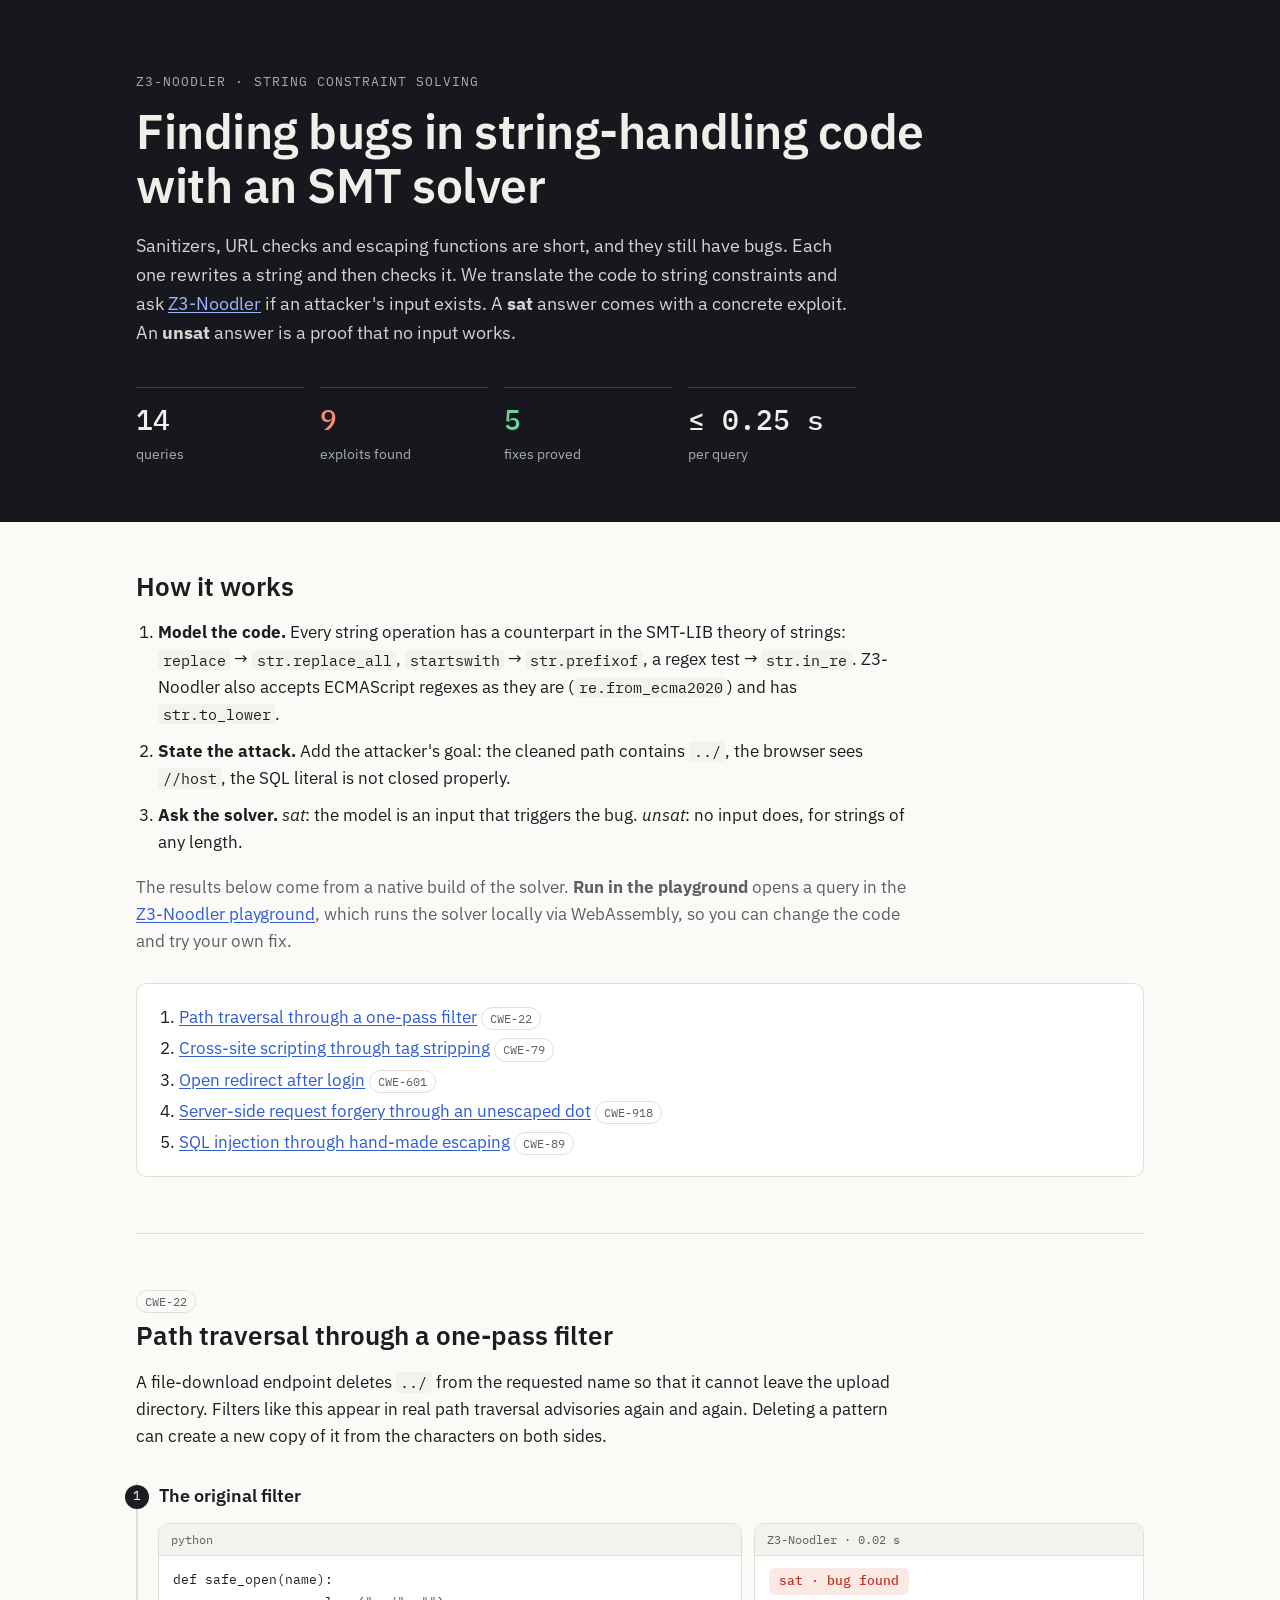
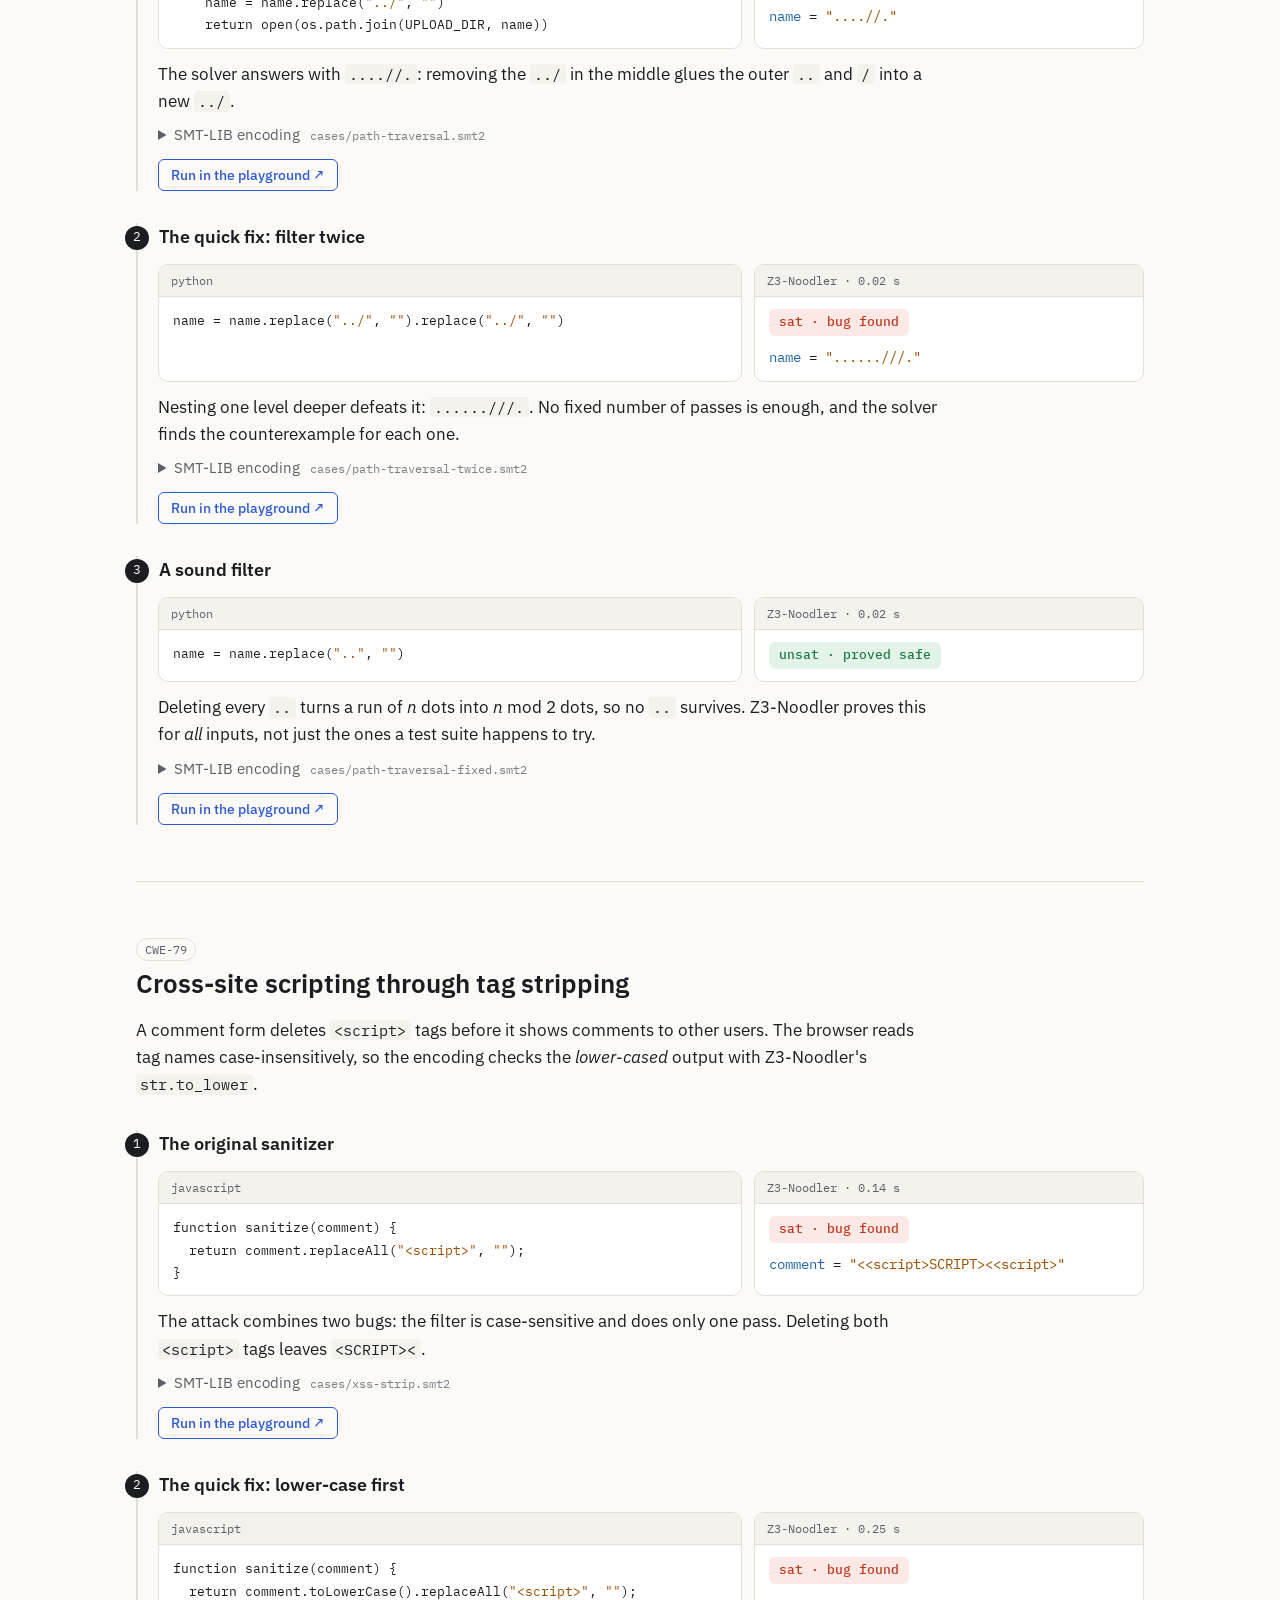
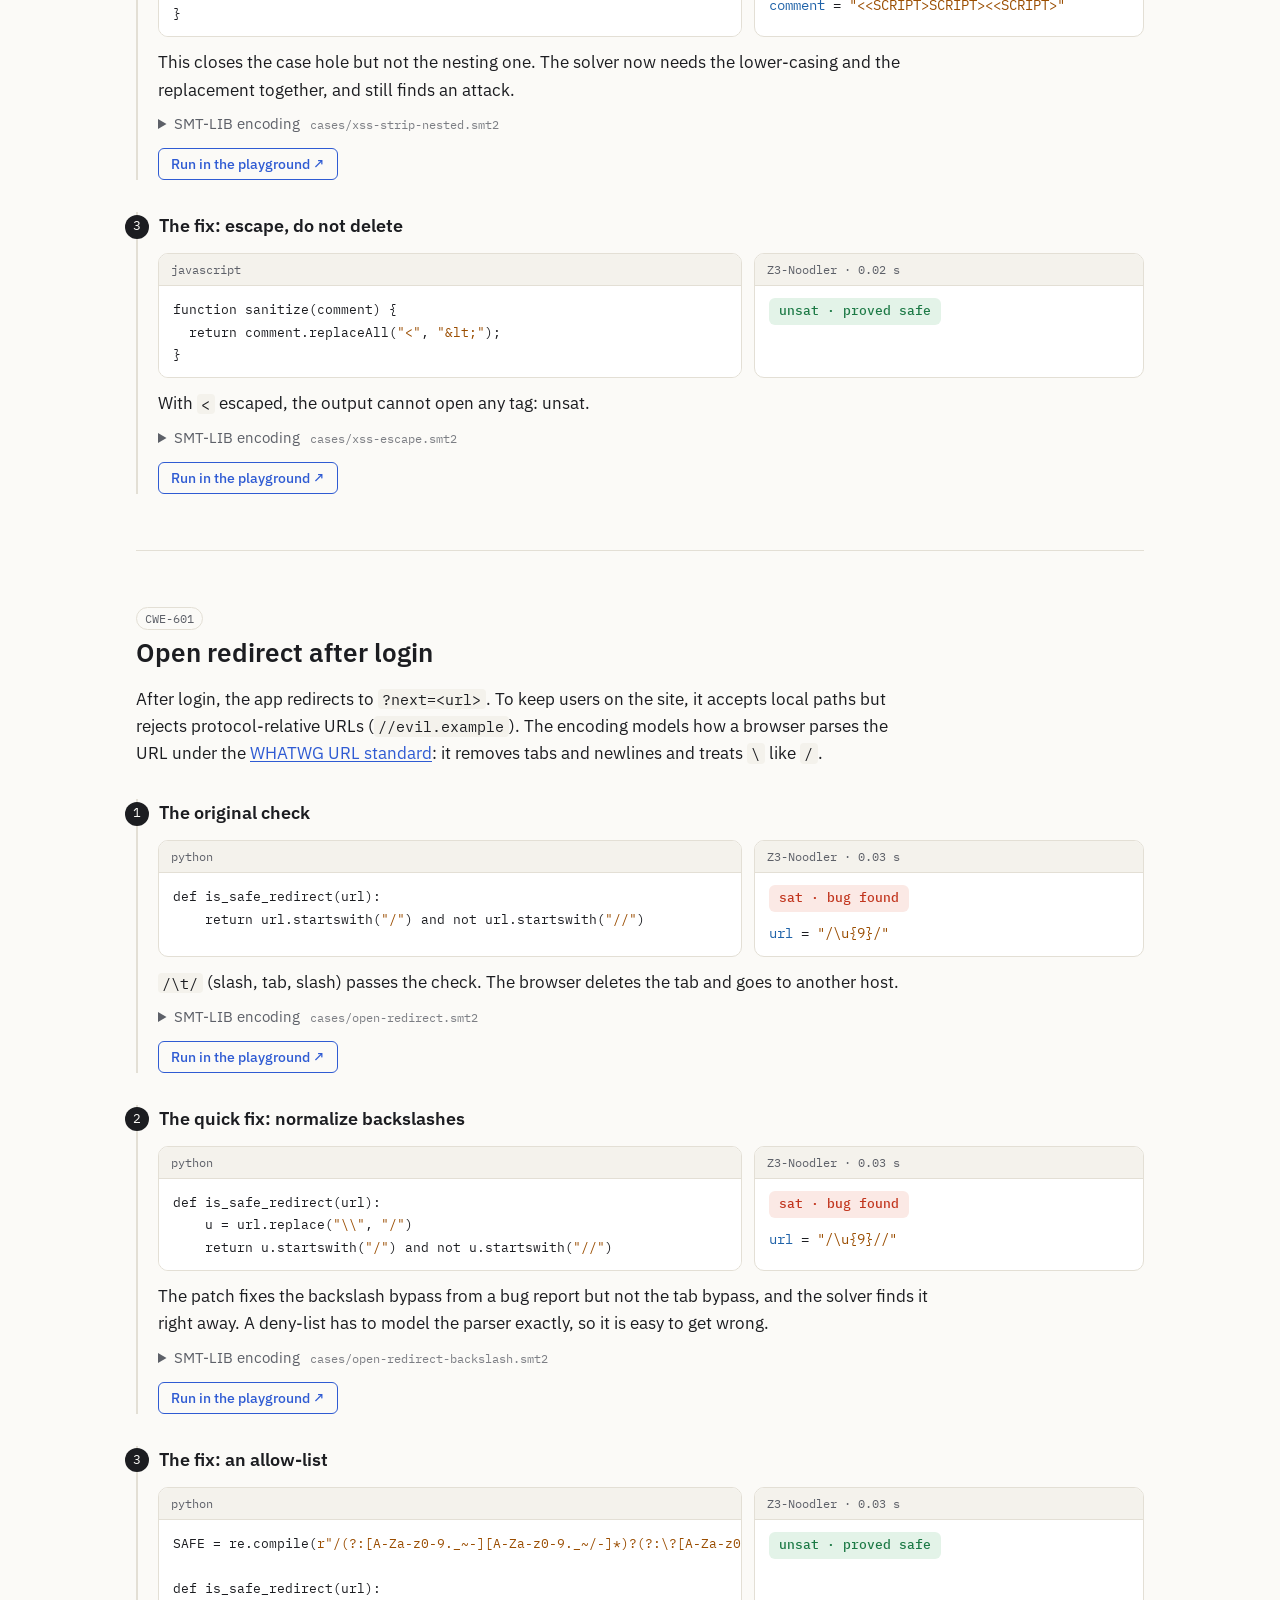
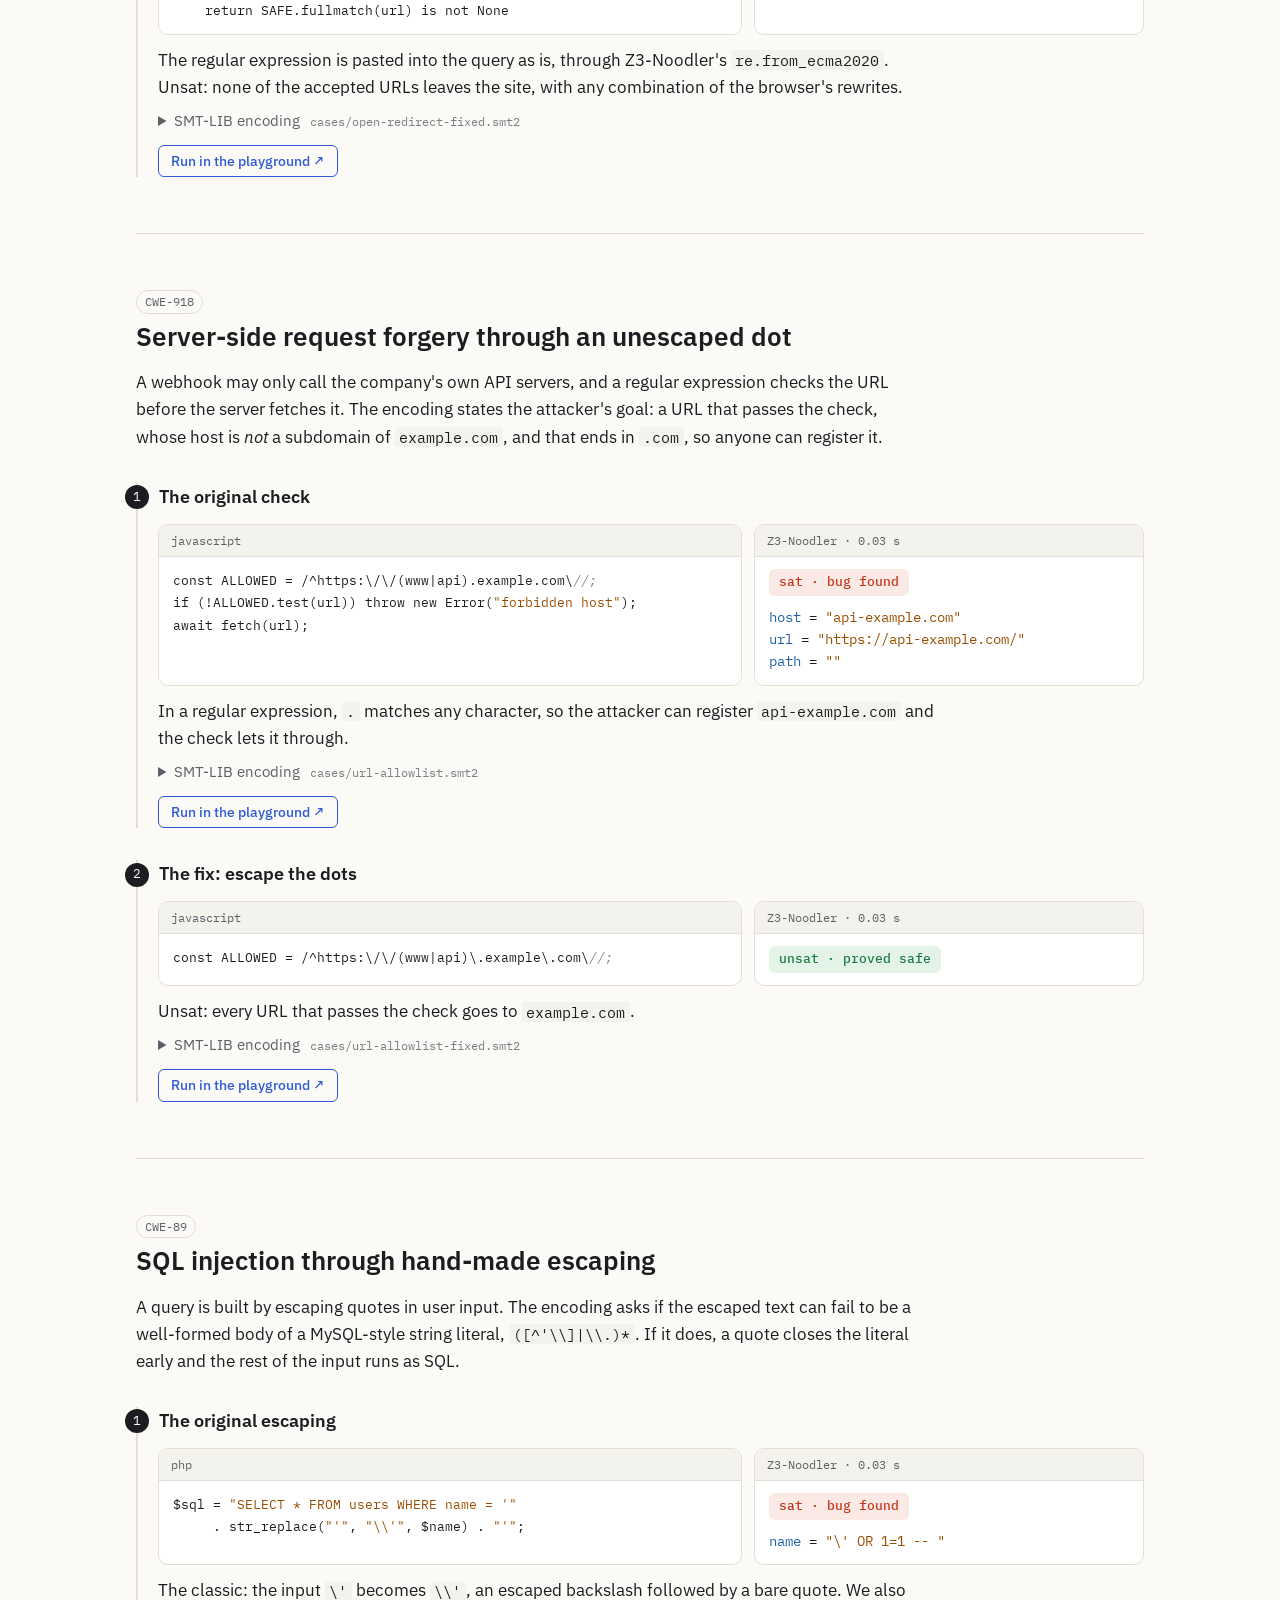
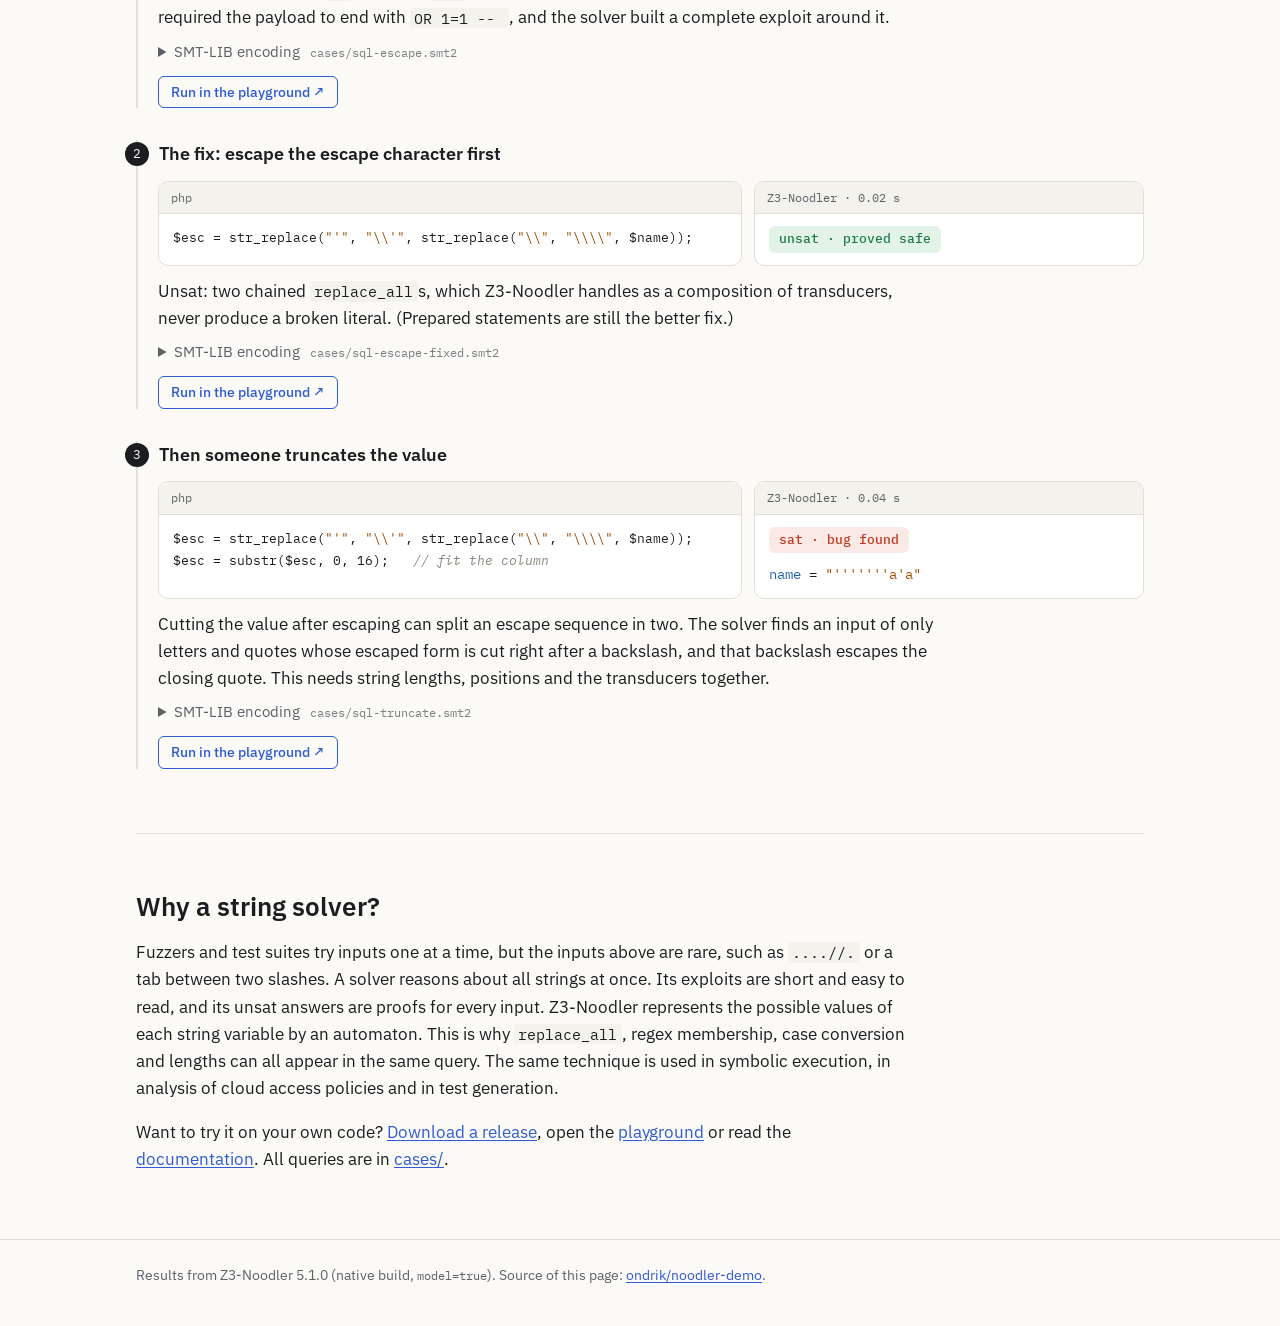
==== index.html @ 8096e862 "Add a static page showing Z3-Noodler finding bugs in string-handling code Five bug classes (path tra" ====
<!doctype html>
<html lang="en">
<head>
<meta charset="utf-8">
<meta name="viewport" content="width=device-width, initial-scale=1">
<title>Finding bugs with Z3-Noodler</title>
<meta name="description" content="Five bug classes from real web applications (path traversal, XSS, open redirect, SSRF, SQL injection) found or proved absent with the Z3-Noodler string solver.">
<link rel="preconnect" href="https://fonts.googleapis.com">
<link rel="preconnect" href="https://fonts.gstatic.com" crossorigin>
<link href="https://fonts.googleapis.com/css2?family=IBM+Plex+Sans:ital,wght@0,400;0,500;0,600;1,400&family=IBM+Plex+Mono:wght@400;500&display=swap" rel="stylesheet">
<link rel="stylesheet" href="style.css">
</head>
<body>
<header class="hero">
  <div class="wrap">
    <p class="eyebrow">Z3-Noodler · string constraint solving</p>
    <h1>Finding bugs in string-handling code<br>with an SMT solver</h1>
    <p class="lede">Sanitizers, URL checks and escaping functions are short, and they still have bugs.
    Each one rewrites a string and then checks it. We translate the code to string constraints
    and ask <a href="https://github.com/VeriFIT/z3-noodler">Z3-Noodler</a> if an attacker's input
    exists. A <b>sat</b> answer comes with a concrete exploit. An <b>unsat</b> answer is a proof that
    no input works.</p>
    <div class="stats">
      <div><span class="big">14</span><span>queries</span></div>
      <div><span class="big bugc">9</span><span>exploits found</span></div>
      <div><span class="big safec">5</span><span>fixes proved</span></div>
      <div><span class="big">≤ 0.25 s</span><span>per query</span></div>
    </div>
  </div>
</header>

<main class="wrap">
  <section class="how">
    <h2>How it works</h2>
    <ol class="flow">
      <li><b>Model the code.</b> Every string operation has a counterpart in the SMT-LIB theory of strings:
        <code>replace</code> → <code>str.replace_all</code>, <code>startswith</code> → <code>str.prefixof</code>,
        a regex test → <code>str.in_re</code>. Z3-Noodler also accepts ECMAScript regexes as they
        are (<code>re.from_ecma2020</code>) and has <code>str.to_lower</code>.</li>
      <li><b>State the attack.</b> Add the attacker's goal: the cleaned path contains <code>../</code>,
        the browser sees <code>//host</code>, the SQL literal is not closed properly.</li>
      <li><b>Ask the solver.</b> <i>sat</i>: the model is an input that triggers the bug.
        <i>unsat</i>: no input does, for strings of any length.</li>
    </ol>
    <p class="note">The results below come from a native build of the solver. <b>Run in the playground</b> opens a query in the
    <a href="https://verifit.github.io/z3-noodler/playground/">Z3-Noodler playground</a>, which runs
    the solver locally via WebAssembly, so you can change the code and try your own fix.</p>
    <nav class="toc">
      <ol>
<li><a href="#path-traversal">Path traversal through a one-pass filter</a> <span class="cwe">CWE-22</span></li>
<li><a href="#xss">Cross-site scripting through tag stripping</a> <span class="cwe">CWE-79</span></li>
<li><a href="#open-redirect">Open redirect after login</a> <span class="cwe">CWE-601</span></li>
<li><a href="#url-allowlist">Server-side request forgery through an unescaped dot</a> <span class="cwe">CWE-918</span></li>
<li><a href="#sql">SQL injection through hand-made escaping</a> <span class="cwe">CWE-89</span></li>
      </ol>
    </nav>
  </section>

  <section class="story" id="path-traversal">
    <div class="story-head">
      <span class="cwe">CWE-22</span>
      <h2><a href="#path-traversal">Path traversal through a one-pass filter</a></h2>
    </div>
    <p class="intro">A file-download endpoint deletes <code>../</code> from the requested name so that it
cannot leave the upload directory. Filters like this appear in real path traversal advisories again and
again. Deleting a pattern can create a new copy of it from the characters on both sides.</p>
    
    <div class="step">
      <div class="step-head"><span class="num">1</span><h3>The original filter</h3></div>
      <div class="grid">
        <div class="pane">
          <div class="pane-label">python</div>
          <pre class="src"><code>def safe_open(name):
    name = name.replace(<span class="s">&quot;../&quot;</span>, <span class="s">&quot;&quot;</span>)
    return open(os.path.join(UPLOAD_DIR, name))</code></pre>
        </div>
        <div class="pane result">
          <div class="pane-label">Z3-Noodler · 0.02 s</div>
          <div class="result-body"><span class="verdict bug">sat · bug found</span><div class="model"><div><span class="var">name</span> = <span class="s">&quot;....//.&quot;</span></div></div></div>
        </div>
      </div>
      <p class="after">The solver answers with <code>....//.</code>: removing the <code>../</code> in the
middle glues the outer <code>..</code> and <code>/</code> into a new <code>../</code>.</p>
      <details>
        <summary>SMT-LIB encoding <span class="file">cases/path-traversal.smt2</span></summary>
        <pre class="smt"><code><span class="c">; Path traversal: a filter that deletes &quot;../&quot; from a user-supplied file name.</span>
<span class="c">;</span>
<span class="c">;   def safe_open(name):</span>
<span class="c">;       name = name.replace(&quot;../&quot;, &quot;&quot;)</span>
<span class="c">;       return open(os.path.join(UPLOAD_DIR, name))</span>
<span class="c">;</span>
<span class="c">; Can the cleaned name still climb out of UPLOAD_DIR?</span>
(<span class="k">set-logic</span> QF_SLIA)
(<span class="k">declare-const</span> name String)                                 <span class="c">; attacker-controlled</span>
(<span class="k">define-fun</span> cleaned () String (<span class="f">str.replace_all</span> name <span class="s">&quot;../&quot;</span> <span class="s">&quot;&quot;</span>))
(<span class="k">assert</span> (<span class="f">str.contains</span> cleaned <span class="s">&quot;../&quot;</span>))
(<span class="k">check-sat</span>)
(<span class="k">get-model</span>)
</code></pre>
      </details>
      <a class="run" href="https://verifit.github.io/z3-noodler/playground/#z=[base64]" target="_blank" rel="noopener">Run in the playground ↗</a>
    </div>
    <div class="step">
      <div class="step-head"><span class="num">2</span><h3>The quick fix: filter twice</h3></div>
      <div class="grid">
        <div class="pane">
          <div class="pane-label">python</div>
          <pre class="src"><code>name = name.replace(<span class="s">&quot;../&quot;</span>, <span class="s">&quot;&quot;</span>).replace(<span class="s">&quot;../&quot;</span>, <span class="s">&quot;&quot;</span>)</code></pre>
        </div>
        <div class="pane result">
          <div class="pane-label">Z3-Noodler · 0.02 s</div>
          <div class="result-body"><span class="verdict bug">sat · bug found</span><div class="model"><div><span class="var">name</span> = <span class="s">&quot;......///.&quot;</span></div></div></div>
        </div>
      </div>
      <p class="after">Nesting one level deeper defeats it: <code>......///.</code>. No fixed number of
passes is enough, and the solver finds the counterexample for each one.</p>
      <details>
        <summary>SMT-LIB encoding <span class="file">cases/path-traversal-twice.smt2</span></summary>
        <pre class="smt"><code><span class="c">; A common &quot;fix&quot;: run the filter twice.</span>
<span class="c">;</span>
<span class="c">;   name = name.replace(&quot;../&quot;, &quot;&quot;).replace(&quot;../&quot;, &quot;&quot;)</span>
<span class="c">;</span>
<span class="c">; Is the double filter safe?</span>
(<span class="k">set-logic</span> QF_SLIA)
(<span class="k">declare-const</span> name String)
(<span class="k">define-fun</span> once ((s String)) String (<span class="f">str.replace_all</span> s <span class="s">&quot;../&quot;</span> <span class="s">&quot;&quot;</span>))
(<span class="k">assert</span> (<span class="f">str.contains</span> (once (once name)) <span class="s">&quot;../&quot;</span>))
(<span class="k">check-sat</span>)
(<span class="k">get-model</span>)
</code></pre>
      </details>
      <a class="run" href="https://verifit.github.io/z3-noodler/playground/#z=[base64]" target="_blank" rel="noopener">Run in the playground ↗</a>
    </div>
    <div class="step">
      <div class="step-head"><span class="num">3</span><h3>A sound filter</h3></div>
      <div class="grid">
        <div class="pane">
          <div class="pane-label">python</div>
          <pre class="src"><code>name = name.replace(<span class="s">&quot;..&quot;</span>, <span class="s">&quot;&quot;</span>)</code></pre>
        </div>
        <div class="pane result">
          <div class="pane-label">Z3-Noodler · 0.02 s</div>
          <div class="result-body"><span class="verdict safe">unsat · proved safe</span></div>
        </div>
      </div>
      <p class="after">Deleting every <code>..</code> turns a run of <i>n</i> dots into <i>n</i> mod 2
dots, so no <code>..</code> survives. Z3-Noodler proves this for <em>all</em> inputs, not just
the ones a test suite happens to try.</p>
      <details>
        <summary>SMT-LIB encoding <span class="file">cases/path-traversal-fixed.smt2</span></summary>
        <pre class="smt"><code><span class="c">; A sound filter: delete every &quot;..&quot; (not just &quot;../&quot;).</span>
<span class="c">;</span>
<span class="c">;   name = name.replace(&quot;..&quot;, &quot;&quot;)</span>
<span class="c">;</span>
<span class="c">; A run of n dots becomes n mod 2 dots, so no &quot;..&quot; can be glued together.</span>
<span class="c">; Can the cleaned name still contain &quot;..&quot;?  (unsat = the filter is sound)</span>
(<span class="k">set-logic</span> QF_SLIA)
(<span class="k">declare-const</span> name String)
(<span class="k">assert</span> (<span class="f">str.contains</span> (<span class="f">str.replace_all</span> name <span class="s">&quot;..&quot;</span> <span class="s">&quot;&quot;</span>) <span class="s">&quot;..&quot;</span>))
(<span class="k">check-sat</span>)
</code></pre>
      </details>
      <a class="run" href="https://verifit.github.io/z3-noodler/playground/#z=[base64]" target="_blank" rel="noopener">Run in the playground ↗</a>
    </div>
  </section>

  <section class="story" id="xss">
    <div class="story-head">
      <span class="cwe">CWE-79</span>
      <h2><a href="#xss">Cross-site scripting through tag stripping</a></h2>
    </div>
    <p class="intro">A comment form deletes <code>&lt;script&gt;</code> tags before it shows comments to
other users. The browser reads tag names case-insensitively, so the encoding checks the
<em>lower-cased</em> output with Z3-Noodler's <code>str.to_lower</code>.</p>
    
    <div class="step">
      <div class="step-head"><span class="num">1</span><h3>The original sanitizer</h3></div>
      <div class="grid">
        <div class="pane">
          <div class="pane-label">javascript</div>
          <pre class="src"><code>function sanitize(comment) {
  return comment.replaceAll(<span class="s">&quot;&lt;script&gt;&quot;</span>, <span class="s">&quot;&quot;</span>);
}</code></pre>
        </div>
        <div class="pane result">
          <div class="pane-label">Z3-Noodler · 0.14 s</div>
          <div class="result-body"><span class="verdict bug">sat · bug found</span><div class="model"><div><span class="var">comment</span> = <span class="s">&quot;&lt;&lt;script&gt;SCRIPT&gt;&lt;&lt;script&gt;&quot;</span></div></div></div>
        </div>
      </div>
      <p class="after">The attack combines two bugs: the filter is case-sensitive and does only one pass.
Deleting both <code>&lt;script&gt;</code> tags leaves <code>&lt;SCRIPT&gt;&lt;</code>.</p>
      <details>
        <summary>SMT-LIB encoding <span class="file">cases/xss-strip.smt2</span></summary>
        <pre class="smt"><code><span class="c">; XSS: a &quot;sanitizer&quot; that deletes &lt;script&gt; tags from a comment before it is</span>
<span class="c">; put into an HTML page.</span>
<span class="c">;</span>
<span class="c">;   function sanitize(comment) {</span>
<span class="c">;     return comment.replaceAll(&quot;&lt;script&gt;&quot;, &quot;&quot;);</span>
<span class="c">;   }</span>
<span class="c">;</span>
<span class="c">; HTML tag names are case-insensitive, so the browser runs a script if the</span>
<span class="c">; lower-cased output contains &quot;&lt;script&gt;&quot;.  Can that happen?</span>
(<span class="k">set-logic</span> QF_SLIA)
(<span class="k">declare-const</span> comment String)
(<span class="k">define-fun</span> out () String (<span class="f">str.replace_all</span> comment <span class="s">&quot;&lt;script&gt;&quot;</span> <span class="s">&quot;&quot;</span>))
(<span class="k">assert</span> (<span class="f">str.contains</span> (<span class="f">str.to_lower</span> out) <span class="s">&quot;&lt;script&gt;&quot;</span>))
(<span class="k">check-sat</span>)
(<span class="k">get-model</span>)
</code></pre>
      </details>
      <a class="run" href="https://verifit.github.io/z3-noodler/playground/#z=[base64]" target="_blank" rel="noopener">Run in the playground ↗</a>
    </div>
    <div class="step">
      <div class="step-head"><span class="num">2</span><h3>The quick fix: lower-case first</h3></div>
      <div class="grid">
        <div class="pane">
          <div class="pane-label">javascript</div>
          <pre class="src"><code>function sanitize(comment) {
  return comment.toLowerCase().replaceAll(<span class="s">&quot;&lt;script&gt;&quot;</span>, <span class="s">&quot;&quot;</span>);
}</code></pre>
        </div>
        <div class="pane result">
          <div class="pane-label">Z3-Noodler · 0.25 s</div>
          <div class="result-body"><span class="verdict bug">sat · bug found</span><div class="model"><div><span class="var">comment</span> = <span class="s">&quot;&lt;&lt;SCRIPT&gt;SCRIPT&gt;&lt;&lt;SCRIPT&gt;&quot;</span></div></div></div>
        </div>
      </div>
      <p class="after">This closes the case hole but not the nesting one. The solver now needs the
lower-casing and the replacement together, and still finds an attack.</p>
      <details>
        <summary>SMT-LIB encoding <span class="file">cases/xss-strip-nested.smt2</span></summary>
        <pre class="smt"><code><span class="c">; The developer adds case folding: lower-case first, then delete the tags.</span>
<span class="c">;</span>
<span class="c">;   function sanitize(comment) {</span>
<span class="c">;     return comment.toLowerCase().replaceAll(&quot;&lt;script&gt;&quot;, &quot;&quot;);</span>
<span class="c">;   }</span>
<span class="c">;</span>
<span class="c">; Still exploitable?</span>
(<span class="k">set-logic</span> QF_SLIA)
(<span class="k">declare-const</span> comment String)
(<span class="k">define-fun</span> out () String (<span class="f">str.replace_all</span> (<span class="f">str.to_lower</span> comment) <span class="s">&quot;&lt;script&gt;&quot;</span> <span class="s">&quot;&quot;</span>))
(<span class="k">assert</span> (<span class="f">str.contains</span> out <span class="s">&quot;&lt;script&gt;&quot;</span>))
(<span class="k">check-sat</span>)
(<span class="k">get-model</span>)
</code></pre>
      </details>
      <a class="run" href="https://verifit.github.io/z3-noodler/playground/#z=[base64]" target="_blank" rel="noopener">Run in the playground ↗</a>
    </div>
    <div class="step">
      <div class="step-head"><span class="num">3</span><h3>The fix: escape, do not delete</h3></div>
      <div class="grid">
        <div class="pane">
          <div class="pane-label">javascript</div>
          <pre class="src"><code>function sanitize(comment) {
  return comment.replaceAll(<span class="s">&quot;&lt;&quot;</span>, <span class="s">&quot;&amp;lt;&quot;</span>);
}</code></pre>
        </div>
        <div class="pane result">
          <div class="pane-label">Z3-Noodler · 0.02 s</div>
          <div class="result-body"><span class="verdict safe">unsat · proved safe</span></div>
        </div>
      </div>
      <p class="after">With <code>&lt;</code> escaped, the output cannot open any tag: unsat.</p>
      <details>
        <summary>SMT-LIB encoding <span class="file">cases/xss-escape.smt2</span></summary>
        <pre class="smt"><code><span class="c">; The fix: escape &quot;&lt;&quot; instead of deleting tags.</span>
<span class="c">;</span>
<span class="c">;   function sanitize(comment) {</span>
<span class="c">;     return comment.replaceAll(&quot;&lt;&quot;, &quot;&amp;lt;&quot;);</span>
<span class="c">;   }</span>
<span class="c">;</span>
<span class="c">; Can the output contain any tag opening at all?  (unsat = no)</span>
(<span class="k">set-logic</span> QF_SLIA)
(<span class="k">declare-const</span> comment String)
(<span class="k">define-fun</span> out () String (<span class="f">str.replace_all</span> comment <span class="s">&quot;&lt;&quot;</span> <span class="s">&quot;&amp;lt;&quot;</span>))
(<span class="k">assert</span> (<span class="f">str.contains</span> out <span class="s">&quot;&lt;&quot;</span>))
(<span class="k">check-sat</span>)
</code></pre>
      </details>
      <a class="run" href="https://verifit.github.io/z3-noodler/playground/#z=[base64]" target="_blank" rel="noopener">Run in the playground ↗</a>
    </div>
  </section>

  <section class="story" id="open-redirect">
    <div class="story-head">
      <span class="cwe">CWE-601</span>
      <h2><a href="#open-redirect">Open redirect after login</a></h2>
    </div>
    <p class="intro">After login, the app redirects to <code>?next=&lt;url&gt;</code>. To keep users on the
site, it accepts local paths but rejects protocol-relative URLs (<code>//evil.example</code>). The encoding
models how a browser parses the URL under the <a href="https://url.spec.whatwg.org/">WHATWG URL
standard</a>: it removes tabs and newlines and treats <code>\</code> like <code>/</code>.</p>
    
    <div class="step">
      <div class="step-head"><span class="num">1</span><h3>The original check</h3></div>
      <div class="grid">
        <div class="pane">
          <div class="pane-label">python</div>
          <pre class="src"><code>def is_safe_redirect(url):
    return url.startswith(<span class="s">&quot;/&quot;</span>) and not url.startswith(<span class="s">&quot;//&quot;</span>)</code></pre>
        </div>
        <div class="pane result">
          <div class="pane-label">Z3-Noodler · 0.03 s</div>
          <div class="result-body"><span class="verdict bug">sat · bug found</span><div class="model"><div><span class="var">url</span> = <span class="s">&quot;/\u{9}/&quot;</span></div></div></div>
        </div>
      </div>
      <p class="after"><code>/\t/</code> (slash, tab, slash) passes the check. The browser deletes
the tab and goes to another host.</p>
      <details>
        <summary>SMT-LIB encoding <span class="file">cases/open-redirect.smt2</span></summary>
        <pre class="smt"><code><span class="c">; Open redirect: after login, the app redirects to ?next=&lt;url&gt;.  To stay on</span>
<span class="c">; the same site, it accepts paths but not protocol-relative URLs (//host).</span>
<span class="c">;</span>
<span class="c">;   def is_safe_redirect(url):</span>
<span class="c">;       return url.startswith(&quot;/&quot;) and not url.startswith(&quot;//&quot;)</span>
<span class="c">;</span>
<span class="c">; What the browser makes of the URL (WHATWG URL standard): it removes tabs</span>
<span class="c">; and newlines, and treats &quot;\&quot; like &quot;/&quot;.  Can it start with &quot;//&quot;, i.e. go to</span>
<span class="c">; another host?</span>
(<span class="k">set-logic</span> QF_SLIA)
(<span class="k">declare-const</span> url String)
(<span class="k">define-fun</span> browser ((s String)) String
  (<span class="f">str.replace_all</span>
    (<span class="f">str.replace_all</span> (<span class="f">str.replace_all</span> (<span class="f">str.replace_all</span> s <span class="s">&quot;\u{9}&quot;</span> <span class="s">&quot;&quot;</span>) <span class="s">&quot;\u{a}&quot;</span> <span class="s">&quot;&quot;</span>) <span class="s">&quot;\u{d}&quot;</span> <span class="s">&quot;&quot;</span>)
    <span class="s">&quot;\u{5c}&quot;</span> <span class="s">&quot;/&quot;</span>))
(<span class="k">assert</span> (<span class="f">str.prefixof</span> <span class="s">&quot;/&quot;</span> url))
(<span class="k">assert</span> (not (<span class="f">str.prefixof</span> <span class="s">&quot;//&quot;</span> url)))
(<span class="k">assert</span> (<span class="f">str.prefixof</span> <span class="s">&quot;//&quot;</span> (browser url)))
(<span class="k">check-sat</span>)
(<span class="k">get-model</span>)
</code></pre>
      </details>
      <a class="run" href="https://verifit.github.io/z3-noodler/playground/#z=[base64]" target="_blank" rel="noopener">Run in the playground ↗</a>
    </div>
    <div class="step">
      <div class="step-head"><span class="num">2</span><h3>The quick fix: normalize backslashes</h3></div>
      <div class="grid">
        <div class="pane">
          <div class="pane-label">python</div>
          <pre class="src"><code>def is_safe_redirect(url):
    u = url.replace(<span class="s">&quot;\\&quot;</span>, <span class="s">&quot;/&quot;</span>)
    return u.startswith(<span class="s">&quot;/&quot;</span>) and not u.startswith(<span class="s">&quot;//&quot;</span>)</code></pre>
        </div>
        <div class="pane result">
          <div class="pane-label">Z3-Noodler · 0.03 s</div>
          <div class="result-body"><span class="verdict bug">sat · bug found</span><div class="model"><div><span class="var">url</span> = <span class="s">&quot;/\u{9}//&quot;</span></div></div></div>
        </div>
      </div>
      <p class="after">The patch fixes the backslash bypass from a bug report but not the tab
bypass, and the solver finds it right away. A deny-list has to model the parser exactly, so it
is easy to get wrong.</p>
      <details>
        <summary>SMT-LIB encoding <span class="file">cases/open-redirect-backslash.smt2</span></summary>
        <pre class="smt"><code><span class="c">; A &quot;fix&quot; after the first bug report: also check with backslashes turned</span>
<span class="c">; into slashes.</span>
<span class="c">;</span>
<span class="c">;   def is_safe_redirect(url):</span>
<span class="c">;       u = url.replace(&quot;\\&quot;, &quot;/&quot;)</span>
<span class="c">;       return u.startswith(&quot;/&quot;) and not u.startswith(&quot;//&quot;)</span>
<span class="c">;</span>
<span class="c">; Is that enough?</span>
(<span class="k">set-logic</span> QF_SLIA)
(<span class="k">declare-const</span> url String)
(<span class="k">define-fun</span> browser ((s String)) String
  (<span class="f">str.replace_all</span>
    (<span class="f">str.replace_all</span> (<span class="f">str.replace_all</span> (<span class="f">str.replace_all</span> s <span class="s">&quot;\u{9}&quot;</span> <span class="s">&quot;&quot;</span>) <span class="s">&quot;\u{a}&quot;</span> <span class="s">&quot;&quot;</span>) <span class="s">&quot;\u{d}&quot;</span> <span class="s">&quot;&quot;</span>)
    <span class="s">&quot;\u{5c}&quot;</span> <span class="s">&quot;/&quot;</span>))
(<span class="k">define-fun</span> u () String (<span class="f">str.replace_all</span> url <span class="s">&quot;\u{5c}&quot;</span> <span class="s">&quot;/&quot;</span>))
(<span class="k">assert</span> (<span class="f">str.prefixof</span> <span class="s">&quot;/&quot;</span> u))
(<span class="k">assert</span> (not (<span class="f">str.prefixof</span> <span class="s">&quot;//&quot;</span> u)))
(<span class="k">assert</span> (<span class="f">str.prefixof</span> <span class="s">&quot;//&quot;</span> (browser url)))
(<span class="k">check-sat</span>)
(<span class="k">get-model</span>)
</code></pre>
      </details>
      <a class="run" href="https://verifit.github.io/z3-noodler/playground/#z=[base64]" target="_blank" rel="noopener">Run in the playground ↗</a>
    </div>
    <div class="step">
      <div class="step-head"><span class="num">3</span><h3>The fix: an allow-list</h3></div>
      <div class="grid">
        <div class="pane">
          <div class="pane-label">python</div>
          <pre class="src"><code>SAFE = re.compile(<span class="s">r&quot;/(?:[A-Za-z0-9._~-][A-Za-z0-9._~/-]*)?(?:\?[A-Za-z0-9=&amp;._~-]*)?&quot;</span>)

def is_safe_redirect(url):
    return SAFE.fullmatch(url) is not None</code></pre>
        </div>
        <div class="pane result">
          <div class="pane-label">Z3-Noodler · 0.03 s</div>
          <div class="result-body"><span class="verdict safe">unsat · proved safe</span></div>
        </div>
      </div>
      <p class="after">The regular expression is pasted into the query as is, through Z3-Noodler's
<code>re.from_ecma2020</code>. Unsat: none of the accepted URLs leaves the site, with any
combination of the browser's rewrites.</p>
      <details>
        <summary>SMT-LIB encoding <span class="file">cases/open-redirect-fixed.smt2</span></summary>
        <pre class="smt"><code><span class="c">; The fix: an allow-list of characters instead of a deny-list of prefixes.</span>
<span class="c">;</span>
<span class="c">;   SAFE = re.compile(r&quot;/(?:[A-Za-z0-9._~-][A-Za-z0-9._~/-]*)?(?:\?[A-Za-z0-9=&amp;._~-]*)?&quot;)</span>
<span class="c">;   def is_safe_redirect(url):</span>
<span class="c">;       return SAFE.fullmatch(url) is not None</span>
<span class="c">;</span>
<span class="c">; Can an accepted url go to another host?  (unsat = no)</span>
(<span class="k">set-logic</span> QF_SLIA)
(<span class="k">declare-const</span> url String)
(<span class="k">define-fun</span> browser ((s String)) String
  (<span class="f">str.replace_all</span>
    (<span class="f">str.replace_all</span> (<span class="f">str.replace_all</span> (<span class="f">str.replace_all</span> s <span class="s">&quot;\u{9}&quot;</span> <span class="s">&quot;&quot;</span>) <span class="s">&quot;\u{a}&quot;</span> <span class="s">&quot;&quot;</span>) <span class="s">&quot;\u{d}&quot;</span> <span class="s">&quot;&quot;</span>)
    <span class="s">&quot;\u{5c}&quot;</span> <span class="s">&quot;/&quot;</span>))
(<span class="k">assert</span> (<span class="f">str.in_re</span> url (<span class="f">re.from_ecma2020</span> <span class="s">&#x27;/(?:[A-Za-z0-9._~-][A-Za-z0-9._~/-]*)?(?:\?[A-Za-z0-9=&amp;._~-]*)?&#x27;</span>)))
(<span class="k">assert</span> (<span class="f">str.prefixof</span> <span class="s">&quot;//&quot;</span> (browser url)))
(<span class="k">check-sat</span>)
</code></pre>
      </details>
      <a class="run" href="https://verifit.github.io/z3-noodler/playground/#z=[base64]" target="_blank" rel="noopener">Run in the playground ↗</a>
    </div>
  </section>

  <section class="story" id="url-allowlist">
    <div class="story-head">
      <span class="cwe">CWE-918</span>
      <h2><a href="#url-allowlist">Server-side request forgery through an unescaped dot</a></h2>
    </div>
    <p class="intro">A webhook may only call the company's own API servers, and a regular expression
checks the URL before the server fetches it. The encoding states the attacker's goal: a URL that
passes the check, whose host is <em>not</em> a subdomain of <code>example.com</code>, and that
ends in <code>.com</code>, so anyone can register it.</p>
    
    <div class="step">
      <div class="step-head"><span class="num">1</span><h3>The original check</h3></div>
      <div class="grid">
        <div class="pane">
          <div class="pane-label">javascript</div>
          <pre class="src"><code>const ALLOWED = /^https:\/\/(www|api).example.com\<span class="c">//;</span>
if (!ALLOWED.test(url)) throw new Error(<span class="s">&quot;forbidden host&quot;</span>);
await fetch(url);</code></pre>
        </div>
        <div class="pane result">
          <div class="pane-label">Z3-Noodler · 0.03 s</div>
          <div class="result-body"><span class="verdict bug">sat · bug found</span><div class="model"><div><span class="var">host</span> = <span class="s">&quot;api-example.com&quot;</span></div><div><span class="var">url</span> = <span class="s">&quot;https://api-example.com/&quot;</span></div><div><span class="var">path</span> = <span class="s">&quot;&quot;</span></div></div></div>
        </div>
      </div>
      <p class="after">In a regular expression, <code>.</code> matches any character, so the attacker
can register <code>api-example.com</code> and the check lets it through.</p>
      <details>
        <summary>SMT-LIB encoding <span class="file">cases/url-allowlist.smt2</span></summary>
        <pre class="smt"><code><span class="c">; URL allow-list: a webhook may only call our own API servers.</span>
<span class="c">;</span>
<span class="c">;   const ALLOWED = /^https:\/\/(www|api).example.com\//;</span>
<span class="c">;   if (!ALLOWED.test(url)) throw new Error(&quot;forbidden host&quot;);</span>
<span class="c">;   fetch(url);</span>
<span class="c">;</span>
<span class="c">; Is there an allowed url whose host is NOT example.com or one of its</span>
<span class="c">; subdomains?</span>
(<span class="k">set-logic</span> QF_SLIA)
(<span class="k">declare-const</span> url String)
(<span class="k">declare-const</span> host String)
(<span class="k">declare-const</span> path String)
(<span class="k">assert</span> (<span class="f">str.in_re</span> url (<span class="f">re.from_ecma2020</span> <span class="s">&#x27;^https://(www|api).example.com/.*&#x27;</span>)))
(<span class="k">assert</span> (= url (<span class="f">str.++</span> <span class="s">&quot;https://&quot;</span> host <span class="s">&quot;/&quot;</span> path)))
(<span class="k">assert</span> (<span class="f">str.in_re</span> host (<span class="f">re.+</span> (<span class="f">re.union</span> (<span class="f">re.range</span> <span class="s">&quot;a&quot;</span> <span class="s">&quot;z&quot;</span>) (<span class="f">re.range</span> <span class="s">&quot;0&quot;</span> <span class="s">&quot;9&quot;</span>) (<span class="f">str.to_re</span> <span class="s">&quot;-&quot;</span>) (<span class="f">str.to_re</span> <span class="s">&quot;.&quot;</span>)))))
(<span class="k">assert</span> (<span class="f">str.suffixof</span> <span class="s">&quot;.com&quot;</span> host))                          <span class="c">; registrable by the attacker</span>
(<span class="k">assert</span> (not (<span class="f">str.in_re</span> host (<span class="f">re.from_ecma2020</span> <span class="s">&#x27;([a-z0-9-]+\.)*example\.com&#x27;</span>))))
(<span class="k">check-sat</span>)
(<span class="k">get-model</span>)
</code></pre>
      </details>
      <a class="run" href="https://verifit.github.io/z3-noodler/playground/#z=[base64]" target="_blank" rel="noopener">Run in the playground ↗</a>
    </div>
    <div class="step">
      <div class="step-head"><span class="num">2</span><h3>The fix: escape the dots</h3></div>
      <div class="grid">
        <div class="pane">
          <div class="pane-label">javascript</div>
          <pre class="src"><code>const ALLOWED = /^https:\/\/(www|api)\.example\.com\<span class="c">//;</span></code></pre>
        </div>
        <div class="pane result">
          <div class="pane-label">Z3-Noodler · 0.03 s</div>
          <div class="result-body"><span class="verdict safe">unsat · proved safe</span></div>
        </div>
      </div>
      <p class="after">Unsat: every URL that passes the check goes to <code>example.com</code>.</p>
      <details>
        <summary>SMT-LIB encoding <span class="file">cases/url-allowlist-fixed.smt2</span></summary>
        <pre class="smt"><code><span class="c">; The fix: escape the dot.</span>
<span class="c">;</span>
<span class="c">;   const ALLOWED = /^https:\/\/(www|api)\.example\.com\//;</span>
<span class="c">;</span>
<span class="c">; (unsat = every allowed url goes to a subdomain of example.com)</span>
(<span class="k">set-logic</span> QF_SLIA)
(<span class="k">declare-const</span> url String)
(<span class="k">declare-const</span> host String)
(<span class="k">declare-const</span> path String)
(<span class="k">assert</span> (<span class="f">str.in_re</span> url (<span class="f">re.from_ecma2020</span> <span class="s">&#x27;^https://(www|api)\.example\.com/.*&#x27;</span>)))
(<span class="k">assert</span> (= url (<span class="f">str.++</span> <span class="s">&quot;https://&quot;</span> host <span class="s">&quot;/&quot;</span> path)))
(<span class="k">assert</span> (<span class="f">str.in_re</span> host (<span class="f">re.+</span> (<span class="f">re.union</span> (<span class="f">re.range</span> <span class="s">&quot;a&quot;</span> <span class="s">&quot;z&quot;</span>) (<span class="f">re.range</span> <span class="s">&quot;0&quot;</span> <span class="s">&quot;9&quot;</span>) (<span class="f">str.to_re</span> <span class="s">&quot;-&quot;</span>) (<span class="f">str.to_re</span> <span class="s">&quot;.&quot;</span>)))))
(<span class="k">assert</span> (<span class="f">str.suffixof</span> <span class="s">&quot;.com&quot;</span> host))                          <span class="c">; registrable by the attacker</span>
(<span class="k">assert</span> (not (<span class="f">str.in_re</span> host (<span class="f">re.from_ecma2020</span> <span class="s">&#x27;([a-z0-9-]+\.)*example\.com&#x27;</span>))))
(<span class="k">check-sat</span>)
</code></pre>
      </details>
      <a class="run" href="https://verifit.github.io/z3-noodler/playground/#z=[base64]" target="_blank" rel="noopener">Run in the playground ↗</a>
    </div>
  </section>

  <section class="story" id="sql">
    <div class="story-head">
      <span class="cwe">CWE-89</span>
      <h2><a href="#sql">SQL injection through hand-made escaping</a></h2>
    </div>
    <p class="intro">A query is built by escaping quotes in user input. The encoding asks if the escaped
text can fail to be a well-formed body of a MySQL-style string literal,
<code>([^'\\]|\\.)*</code>. If it does, a quote closes the literal early and the rest of the
input runs as SQL.</p>
    
    <div class="step">
      <div class="step-head"><span class="num">1</span><h3>The original escaping</h3></div>
      <div class="grid">
        <div class="pane">
          <div class="pane-label">php</div>
          <pre class="src"><code>$sql = <span class="s">&quot;SELECT * FROM users WHERE name = &#x27;&quot;</span>
     . str_replace(<span class="s">&quot;&#x27;&quot;</span>, <span class="s">&quot;\\&#x27;&quot;</span>, $name) . <span class="s">&quot;&#x27;&quot;</span>;</code></pre>
        </div>
        <div class="pane result">
          <div class="pane-label">Z3-Noodler · 0.03 s</div>
          <div class="result-body"><span class="verdict bug">sat · bug found</span><div class="model"><div><span class="var">name</span> = <span class="s">&quot;\&#x27; OR 1=1 -- &quot;</span></div></div></div>
        </div>
      </div>
      <p class="after">The classic: the input <code>\'</code> becomes <code>\\'</code>, an escaped
backslash followed by a bare quote. We also required the payload to end with
<code> OR 1=1 -- </code>, and the solver built a complete exploit around it.</p>
      <details>
        <summary>SMT-LIB encoding <span class="file">cases/sql-escape.smt2</span></summary>
        <pre class="smt"><code><span class="c">; SQL injection: hand-made escaping of a quoted string literal (MySQL-style</span>
<span class="c">; literals, where &quot;\&quot; escapes the next character).</span>
<span class="c">;</span>
<span class="c">;   $sql = &quot;SELECT * FROM users WHERE name = &#x27;&quot;</span>
<span class="c">;        . str_replace(&quot;&#x27;&quot;, &quot;\\&#x27;&quot;, $name) . &quot;&#x27;&quot;;</span>
<span class="c">;</span>
<span class="c">; The literal stays closed iff the escaped text is a sequence of ordinary</span>
<span class="c">; characters and backslash escapes: ([^&#x27;\\]|\\.)*.  Can the attacker break</span>
<span class="c">; out of the literal and append SQL of their choice?</span>
(<span class="k">set-logic</span> QF_SLIA)
(<span class="k">declare-const</span> name String)
(<span class="k">define-fun</span> escaped () String (<span class="f">str.replace_all</span> name <span class="s">&quot;&#x27;&quot;</span> <span class="s">&quot;\u{5c}&#x27;&quot;</span>))
(<span class="k">assert</span> (not (<span class="f">str.in_re</span> escaped (<span class="f">re.from_ecma2020</span> <span class="s">&#x27;([^\x27\\]|\\.)*&#x27;</span>))))
(<span class="k">assert</span> (<span class="f">str.suffixof</span> <span class="s">&quot; OR 1=1 -- &quot;</span> name))
(<span class="k">check-sat</span>)
(<span class="k">get-model</span>)
</code></pre>
      </details>
      <a class="run" href="https://verifit.github.io/z3-noodler/playground/#z=[base64]" target="_blank" rel="noopener">Run in the playground ↗</a>
    </div>
    <div class="step">
      <div class="step-head"><span class="num">2</span><h3>The fix: escape the escape character first</h3></div>
      <div class="grid">
        <div class="pane">
          <div class="pane-label">php</div>
          <pre class="src"><code>$esc = str_replace(<span class="s">&quot;&#x27;&quot;</span>, <span class="s">&quot;\\&#x27;&quot;</span>, str_replace(<span class="s">&quot;\\&quot;</span>, <span class="s">&quot;\\\\&quot;</span>, $name));</code></pre>
        </div>
        <div class="pane result">
          <div class="pane-label">Z3-Noodler · 0.02 s</div>
          <div class="result-body"><span class="verdict safe">unsat · proved safe</span></div>
        </div>
      </div>
      <p class="after">Unsat: two chained <code>replace_all</code>s, which Z3-Noodler handles
as a composition of transducers, never produce a broken literal. (Prepared statements are still
the better fix.)</p>
      <details>
        <summary>SMT-LIB encoding <span class="file">cases/sql-escape-fixed.smt2</span></summary>
        <pre class="smt"><code><span class="c">; The fix: escape the escape character first (or, better, use a prepared</span>
<span class="c">; statement).</span>
<span class="c">;</span>
<span class="c">;   $esc = str_replace(&quot;&#x27;&quot;, &quot;\\&#x27;&quot;, str_replace(&quot;\\&quot;, &quot;\\\\&quot;, $name));</span>
<span class="c">;</span>
<span class="c">; Can the attacker still break out of the literal?  (unsat = no)</span>
(<span class="k">set-logic</span> QF_SLIA)
(<span class="k">declare-const</span> name String)
(<span class="k">define-fun</span> escaped () String
  (<span class="f">str.replace_all</span> (<span class="f">str.replace_all</span> name <span class="s">&quot;\u{5c}&quot;</span> <span class="s">&quot;\u{5c}\u{5c}&quot;</span>) <span class="s">&quot;&#x27;&quot;</span> <span class="s">&quot;\u{5c}&#x27;&quot;</span>))
(<span class="k">assert</span> (not (<span class="f">str.in_re</span> escaped (<span class="f">re.from_ecma2020</span> <span class="s">&#x27;([^\x27\\]|\\.)*&#x27;</span>))))
(<span class="k">check-sat</span>)
</code></pre>
      </details>
      <a class="run" href="https://verifit.github.io/z3-noodler/playground/#z=[base64]" target="_blank" rel="noopener">Run in the playground ↗</a>
    </div>
    <div class="step">
      <div class="step-head"><span class="num">3</span><h3>Then someone truncates the value</h3></div>
      <div class="grid">
        <div class="pane">
          <div class="pane-label">php</div>
          <pre class="src"><code>$esc = str_replace(<span class="s">&quot;&#x27;&quot;</span>, <span class="s">&quot;\\&#x27;&quot;</span>, str_replace(<span class="s">&quot;\\&quot;</span>, <span class="s">&quot;\\\\&quot;</span>, $name));
$esc = substr($esc, 0, 16);   <span class="c">// fit the column</span></code></pre>
        </div>
        <div class="pane result">
          <div class="pane-label">Z3-Noodler · 0.04 s</div>
          <div class="result-body"><span class="verdict bug">sat · bug found</span><div class="model"><div><span class="var">name</span> = <span class="s">&quot;&#x27;&#x27;&#x27;&#x27;&#x27;&#x27;&#x27;a&#x27;a&quot;</span></div></div></div>
        </div>
      </div>
      <p class="after">Cutting the value after escaping can split an escape sequence in two.
The solver finds an input of only letters and quotes whose escaped form is cut right after a
backslash, and that backslash escapes the closing quote. This needs string lengths, positions and
the transducers together.</p>
      <details>
        <summary>SMT-LIB encoding <span class="file">cases/sql-truncate.smt2</span></summary>
        <pre class="smt"><code><span class="c">; Escaping is now correct, but the escaped value is cut to fit a 16-character</span>
<span class="c">; column (or a log line, or a cache key) *after* escaping:</span>
<span class="c">;</span>
<span class="c">;   $esc = str_replace(&quot;&#x27;&quot;, &quot;\\&#x27;&quot;, str_replace(&quot;\\&quot;, &quot;\\\\&quot;, $name));</span>
<span class="c">;   $esc = substr($esc, 0, 16);</span>
<span class="c">;</span>
<span class="c">; Can the cut leave an unfinished escape that eats the closing quote?</span>
(<span class="k">set-logic</span> QF_SLIA)
(<span class="k">declare-const</span> name String)
(<span class="k">define-fun</span> escaped () String
  (<span class="f">str.replace_all</span> (<span class="f">str.replace_all</span> name <span class="s">&quot;\u{5c}&quot;</span> <span class="s">&quot;\u{5c}\u{5c}&quot;</span>) <span class="s">&quot;&#x27;&quot;</span> <span class="s">&quot;\u{5c}&#x27;&quot;</span>))
(<span class="k">define-fun</span> cut () String (<span class="f">str.substr</span> escaped 0 16))
(<span class="k">assert</span> (not (<span class="f">str.in_re</span> cut (<span class="f">re.from_ecma2020</span> <span class="s">&#x27;([^\x27\\]|\\.)*&#x27;</span>))))
(<span class="k">assert</span> (<span class="f">str.in_re</span> name (<span class="f">re.*</span> (<span class="f">re.union</span> (<span class="f">re.range</span> <span class="s">&quot;a&quot;</span> <span class="s">&quot;z&quot;</span>) (<span class="f">str.to_re</span> <span class="s">&quot;&#x27;&quot;</span>)))))  <span class="c">; only letters and quotes</span>
(<span class="k">check-sat</span>)
(<span class="k">get-model</span>)
</code></pre>
      </details>
      <a class="run" href="https://verifit.github.io/z3-noodler/playground/#z=[base64]" target="_blank" rel="noopener">Run in the playground ↗</a>
    </div>
  </section>
  <section class="outro">
    <h2>Why a string solver?</h2>
    <p>Fuzzers and test suites try inputs one at a time, but the inputs above are rare, such as
    <code>....//.</code> or a tab between two slashes. A solver reasons about all strings at once.
    Its exploits are short and easy to read, and its unsat answers are proofs for every input. Z3-Noodler
    represents the possible values of each string variable by an automaton. This is why
    <code>replace_all</code>, regex membership, case conversion and lengths can all appear in the same
    query. The same technique is used in symbolic execution, in analysis of cloud access policies and
    in test generation.</p>
    <p>Want to try it on your own code? <a href="https://github.com/VeriFIT/z3-noodler/releases/latest">Download
    a release</a>, open the <a href="https://verifit.github.io/z3-noodler/playground/">playground</a> or read
    the <a href="https://verifit.github.io/z3-noodler/">documentation</a>. All queries are in
    <a href="https://github.com/ondrik/noodler-demo/tree/main/cases">cases/</a>.</p>
  </section>
</main>

<footer>
  <div class="wrap">Results from Z3-Noodler 5.1.0 (native build, <code>model=true</code>).
  Source of this page: <a href="https://github.com/ondrik/noodler-demo">ondrik/noodler-demo</a>.</div>
</footer>
</body>
</html>
---- style.css ----
:root {
  --bg: #fbfaf7;
  --surface: #ffffff;
  --code-bg: #f4f2ec;
  --ink: #1c1d21;
  --muted: #5d6068;
  --line: #e3dfd5;
  --accent: #2f5bd3;
  --bug: #c2361f;
  --bug-bg: #fbe9e5;
  --safe: #1d7a46;
  --safe-bg: #e3f3e8;
  --hl-comment: #8a8578;
  --hl-string: #9a4d00;
  --hl-keyword: #7b2fb5;
  --hl-func: #1f62a8;
  --hero-bg: #16181d;
  --hero-ink: #f1efe9;
  --hero-muted: #a9acb5;
}

@media (prefers-color-scheme: dark) {
  :root {
    --bg: #121317;
    --surface: #1a1c21;
    --code-bg: #20232a;
    --ink: #e8e6e1;
    --muted: #a0a3ab;
    --line: #2d3038;
    --accent: #8aa8ff;
    --bug: #ff8a73;
    --bug-bg: #3a1f1a;
    --safe: #6fd39a;
    --safe-bg: #17301f;
    --hl-comment: #7f8490;
    --hl-string: #f0b37a;
    --hl-keyword: #d3a2ff;
    --hl-func: #8cc4ff;
    --hero-bg: #0b0c0f;
  }
}

* { box-sizing: border-box; }

body {
  margin: 0;
  background: var(--bg);
  color: var(--ink);
  font: 17px/1.6 "IBM Plex Sans", system-ui, sans-serif;
}

a { color: var(--accent); text-underline-offset: 2px; }
code, pre { font-family: "IBM Plex Mono", ui-monospace, monospace; font-size: 0.88em; }
p code, li code { background: var(--code-bg); padding: 0.05em 0.3em; border-radius: 4px; }

.wrap { max-width: 1040px; margin: 0 auto; padding: 0 16px; }

/* Hero */
.hero { background: var(--hero-bg); color: var(--hero-ink); padding: 72px 0 56px; }
.hero a { color: #9fb7ff; }
.eyebrow {
  font-family: "IBM Plex Mono", monospace; font-size: 13px; letter-spacing: 0.08em;
  text-transform: uppercase; color: var(--hero-muted); margin: 0 0 12px;
}
.hero h1 { font-size: clamp(30px, 5vw, 48px); line-height: 1.12; margin: 0 0 20px; font-weight: 600; letter-spacing: -0.01em; }
.lede { max-width: 720px; color: #d6d4cf; font-size: 18px; margin: 0; }
.stats { display: grid; grid-template-columns: repeat(4, minmax(0, 1fr)); gap: 16px; margin-top: 40px; max-width: 720px; }
.stats div { border-top: 1px solid #3a3d45; padding-top: 10px; display: flex; flex-direction: column; }
.stats .big { font-family: "IBM Plex Mono", monospace; font-size: 28px; font-weight: 500; }
.stats span:last-child { color: var(--hero-muted); font-size: 14px; }
.bugc { color: #ff8a73; }
.safec { color: #6fd39a; }

/* Intro */
.how { padding: 48px 0 8px; }
h2 { font-size: 26px; line-height: 1.25; margin: 0 0 16px; font-weight: 600; }
.flow { padding-left: 1.3em; max-width: 780px; }
.flow li { margin-bottom: 10px; }
.note { color: var(--muted); max-width: 780px; }
.toc { margin-top: 28px; border: 1px solid var(--line); background: var(--surface); border-radius: 10px; padding: 16px 20px; }
.toc ol { margin: 0; padding-left: 1.3em; }
.toc li { margin: 4px 0; }

.cwe {
  display: inline-block; font-family: "IBM Plex Mono", monospace; font-size: 12px;
  border: 1px solid var(--line); border-radius: 999px; padding: 1px 8px; color: var(--muted);
  vertical-align: middle;
}

/* Stories */
.story { padding: 56px 0 8px; border-top: 1px solid var(--line); margin-top: 48px; }
.story-head { display: flex; flex-direction: column; align-items: flex-start; gap: 6px; margin-bottom: 4px; }
.story-head h2 { margin: 0; }
.story-head h2 a { color: inherit; text-decoration: none; }
.story-head h2 a:hover { text-decoration: underline; }
.intro { max-width: 780px; }

.step { margin: 32px 0 0; padding-left: 20px; border-left: 2px solid var(--line); }
.step-head { display: flex; align-items: center; gap: 10px; margin-bottom: 12px; }
.step-head h3 { margin: 0; font-size: 18px; font-weight: 600; }
.num {
  font-family: "IBM Plex Mono", monospace; font-size: 13px; width: 24px; height: 24px; flex: none;
  border-radius: 50%; background: var(--ink); color: var(--bg);
  display: inline-flex; align-items: center; justify-content: center; margin-left: -33px;
}

.grid { display: grid; grid-template-columns: minmax(0, 3fr) minmax(0, 2fr); gap: 12px; }
.pane { background: var(--surface); border: 1px solid var(--line); border-radius: 10px; overflow: hidden; min-width: 0; }
.pane-label {
  font-family: "IBM Plex Mono", monospace; font-size: 12px; color: var(--muted);
  padding: 6px 12px; border-bottom: 1px solid var(--line); background: var(--code-bg);
}
pre { margin: 0; padding: 12px 14px; overflow-x: auto; line-height: 1.5; }
.src { background: var(--surface); }
.result-body { padding: 12px 14px; display: flex; flex-direction: column; gap: 10px; align-items: flex-start; }
.verdict {
  font-family: "IBM Plex Mono", monospace; font-size: 13px; font-weight: 500;
  padding: 3px 10px; border-radius: 6px;
}
.verdict.bug { color: var(--bug); background: var(--bug-bg); }
.verdict.safe { color: var(--safe); background: var(--safe-bg); }
.verdict.unk { color: var(--muted); background: var(--code-bg); }
.model { font-family: "IBM Plex Mono", monospace; font-size: 14px; overflow-wrap: anywhere; }
.model .var { color: var(--hl-func); }

.after { max-width: 780px; margin: 12px 0 8px; }

details { margin: 8px 0; }
summary { cursor: pointer; color: var(--muted); font-size: 15px; }
summary .file { font-family: "IBM Plex Mono", monospace; font-size: 12px; margin-left: 6px; opacity: 0.8; }
.smt { background: var(--code-bg); border-radius: 10px; margin-top: 8px; font-size: 14px; }

.run {
  display: inline-block; margin: 4px 0 0; font-size: 14px; font-weight: 500; text-decoration: none;
  border: 1px solid var(--accent); border-radius: 6px; padding: 4px 12px;
}
.run:hover { background: var(--accent); color: var(--bg); }

.c { color: var(--hl-comment); font-style: italic; }
.s { color: var(--hl-string); }
.k { color: var(--hl-keyword); }
.f { color: var(--hl-func); }

.outro { padding: 56px 0 24px; border-top: 1px solid var(--line); margin-top: 56px; }
.outro p { max-width: 780px; }

footer { border-top: 1px solid var(--line); padding: 24px 0 40px; color: var(--muted); font-size: 14px; margin-top: 24px; }

@media (max-width: 720px) {
  body { font-size: 16px; }
  .hero { padding: 48px 0 40px; }
  .stats { grid-template-columns: repeat(2, minmax(0, 1fr)); }
  .grid { grid-template-columns: minmax(0, 1fr); }
  .step { padding-left: 14px; }
  .num { margin-left: -27px; }
}
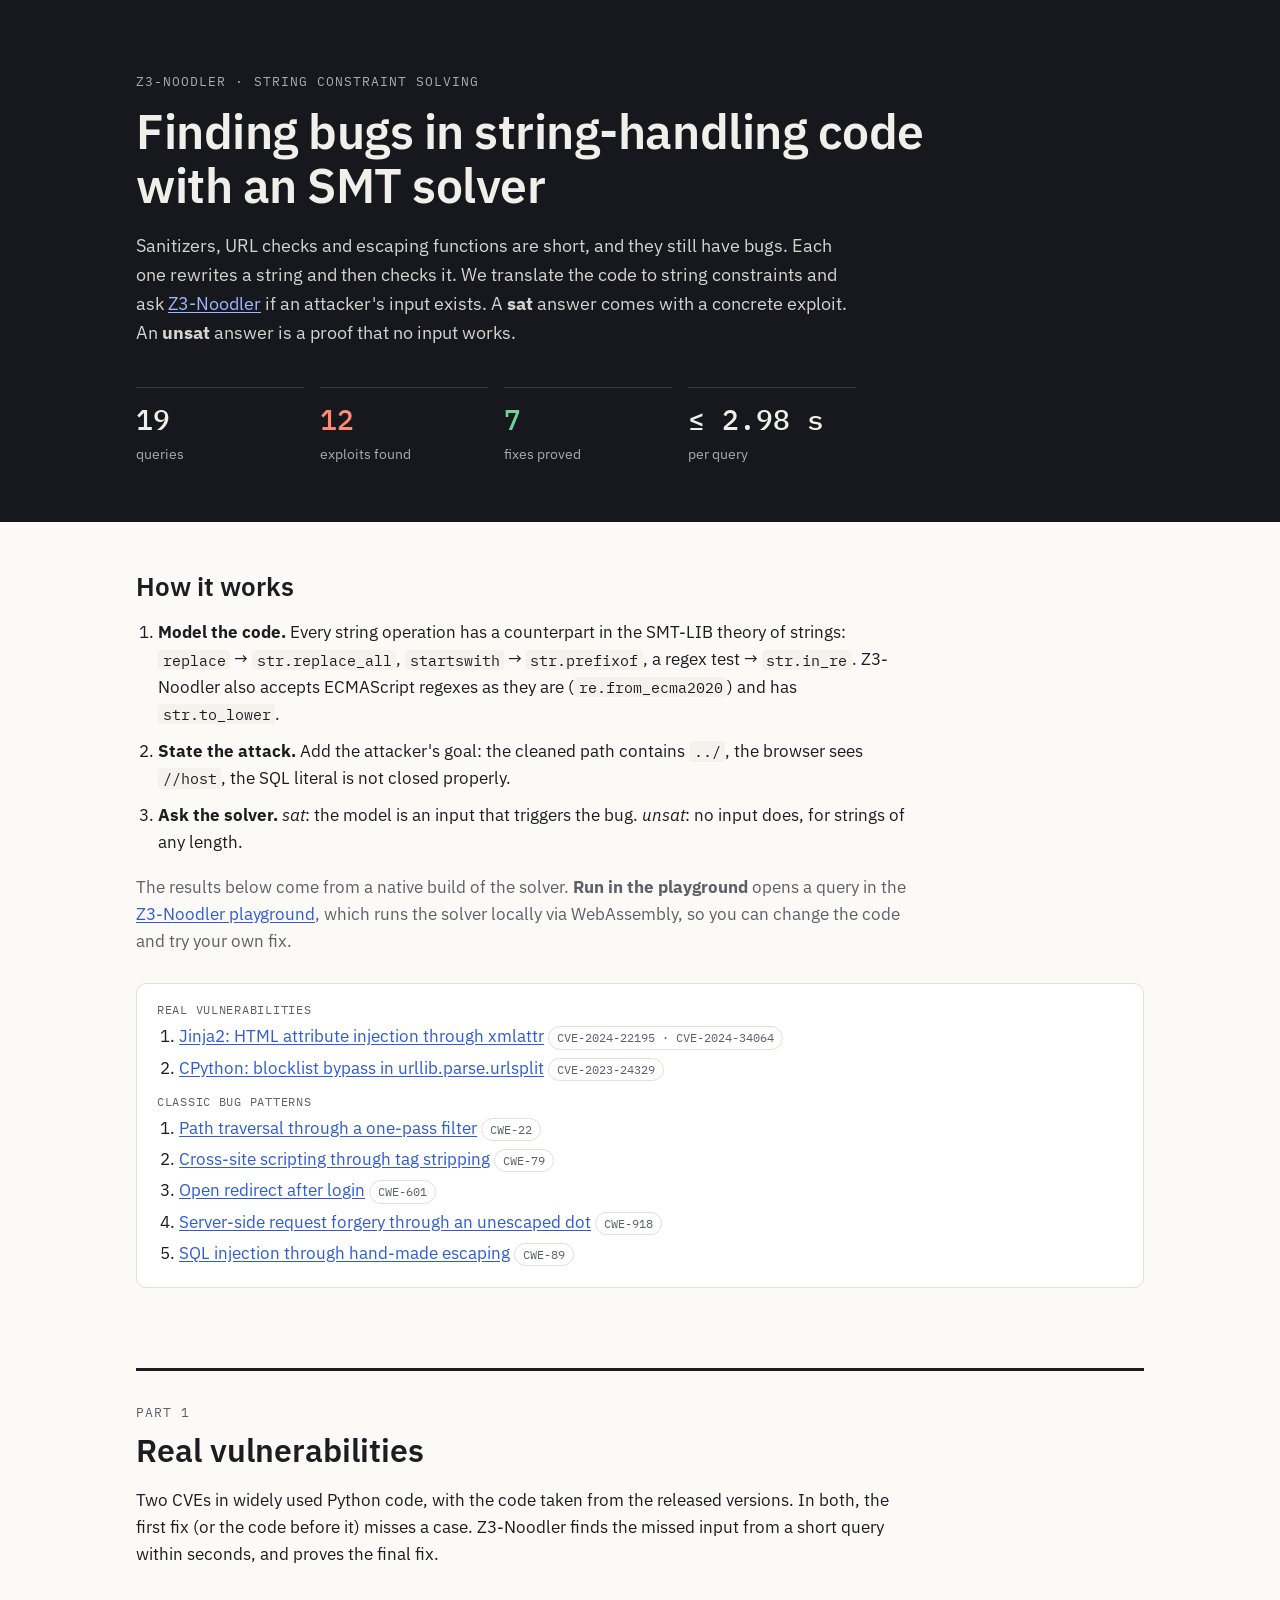
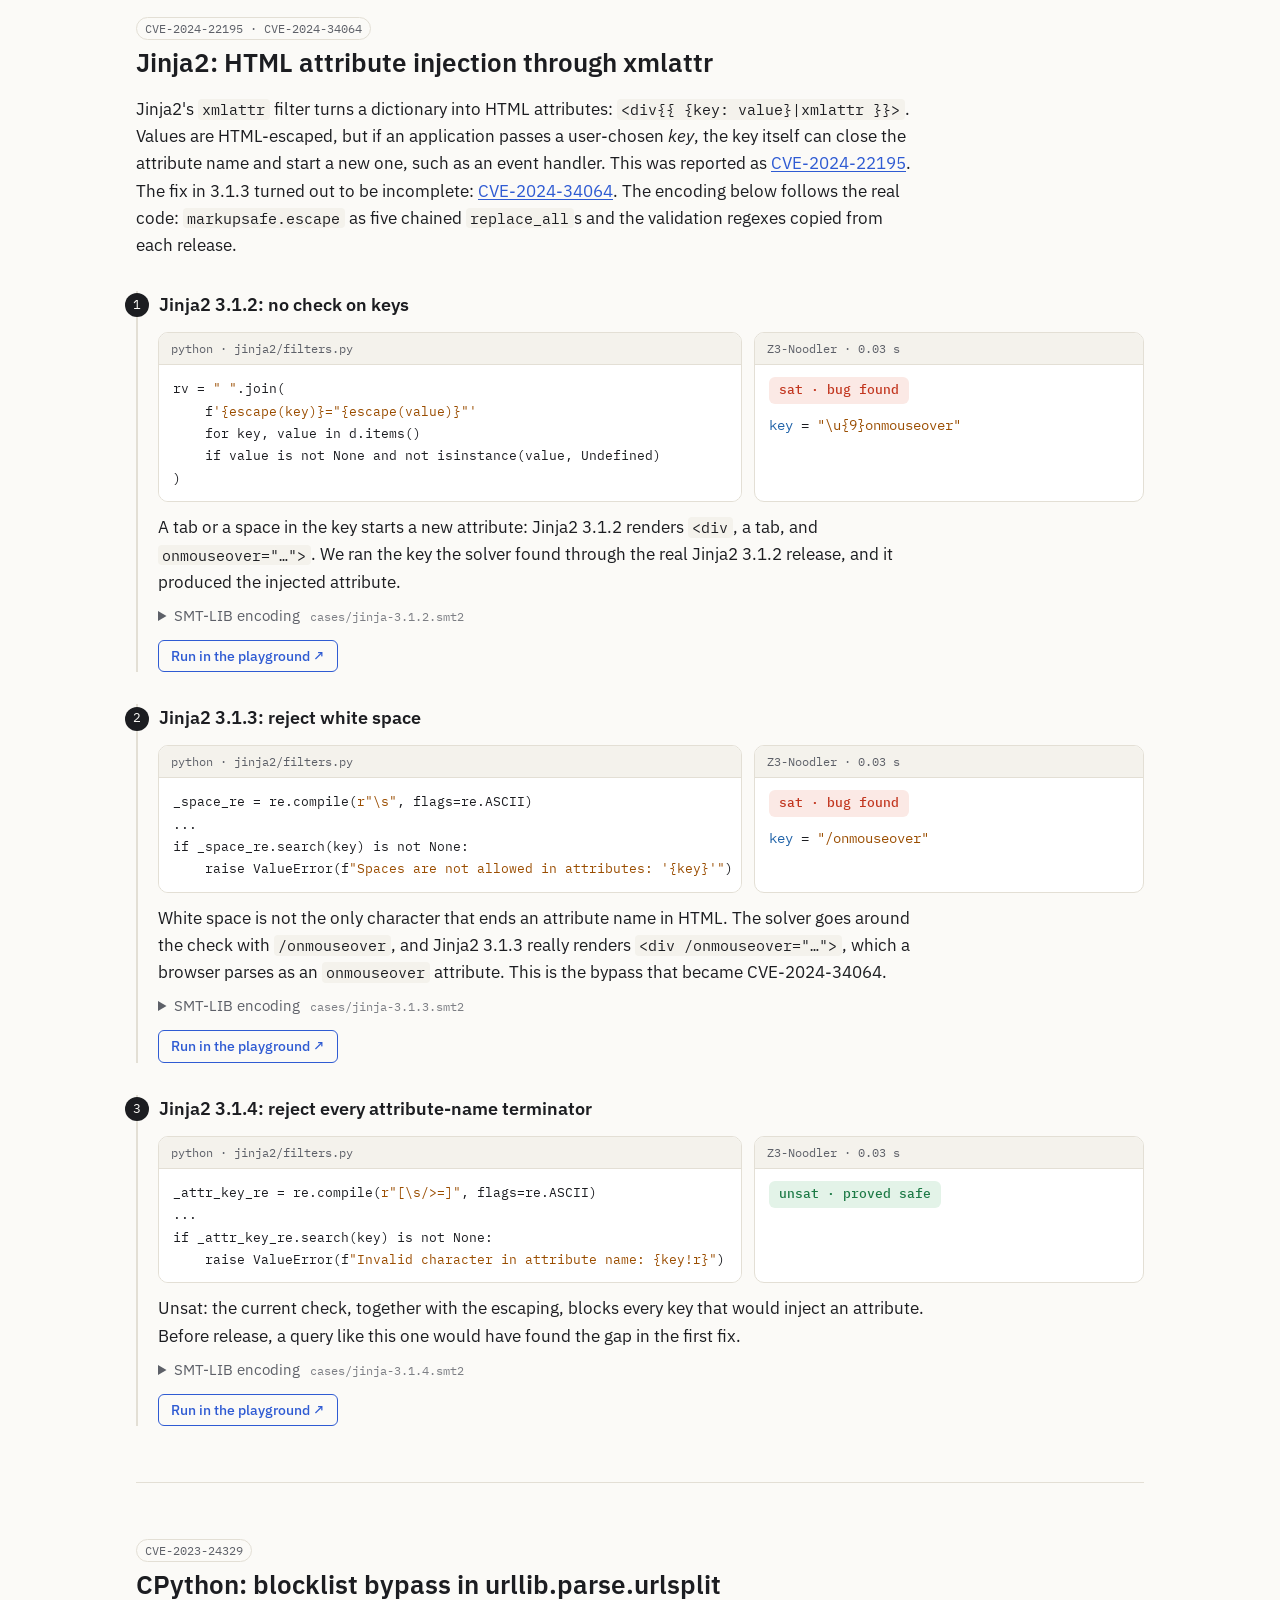
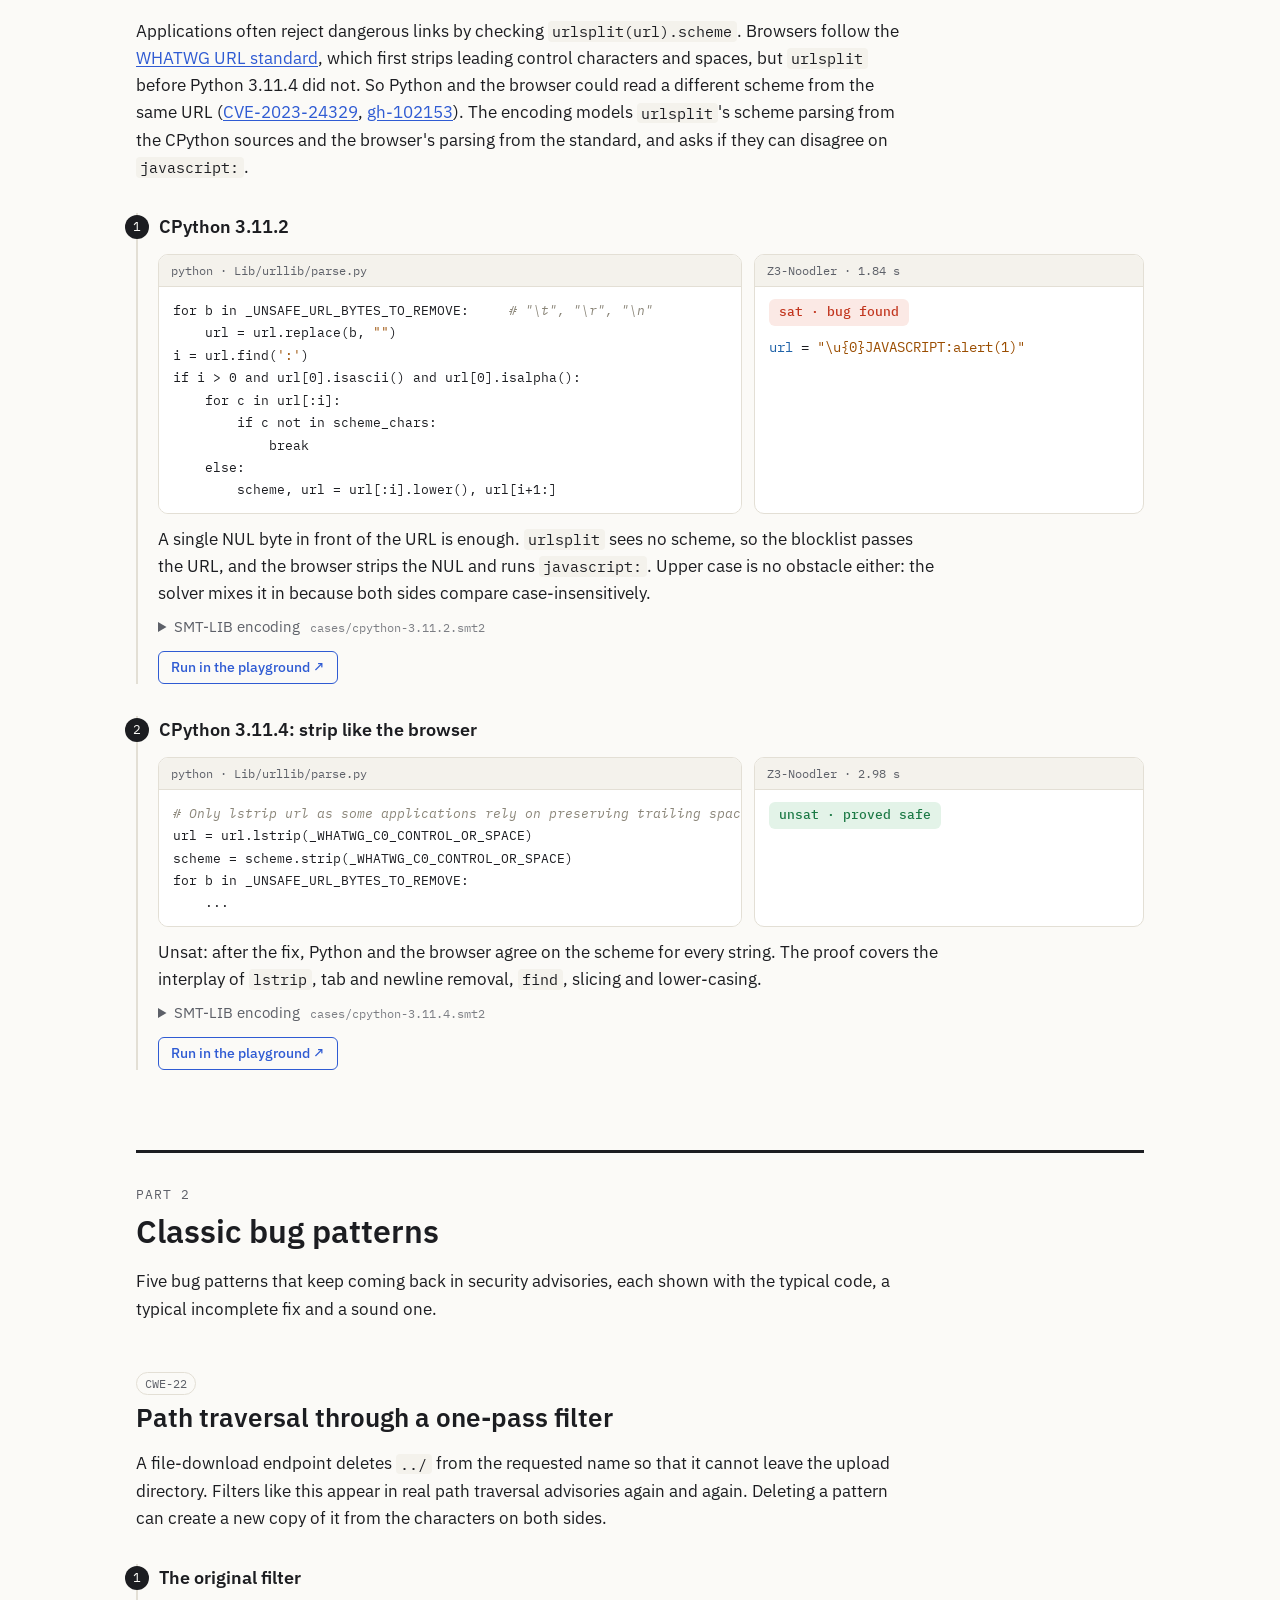
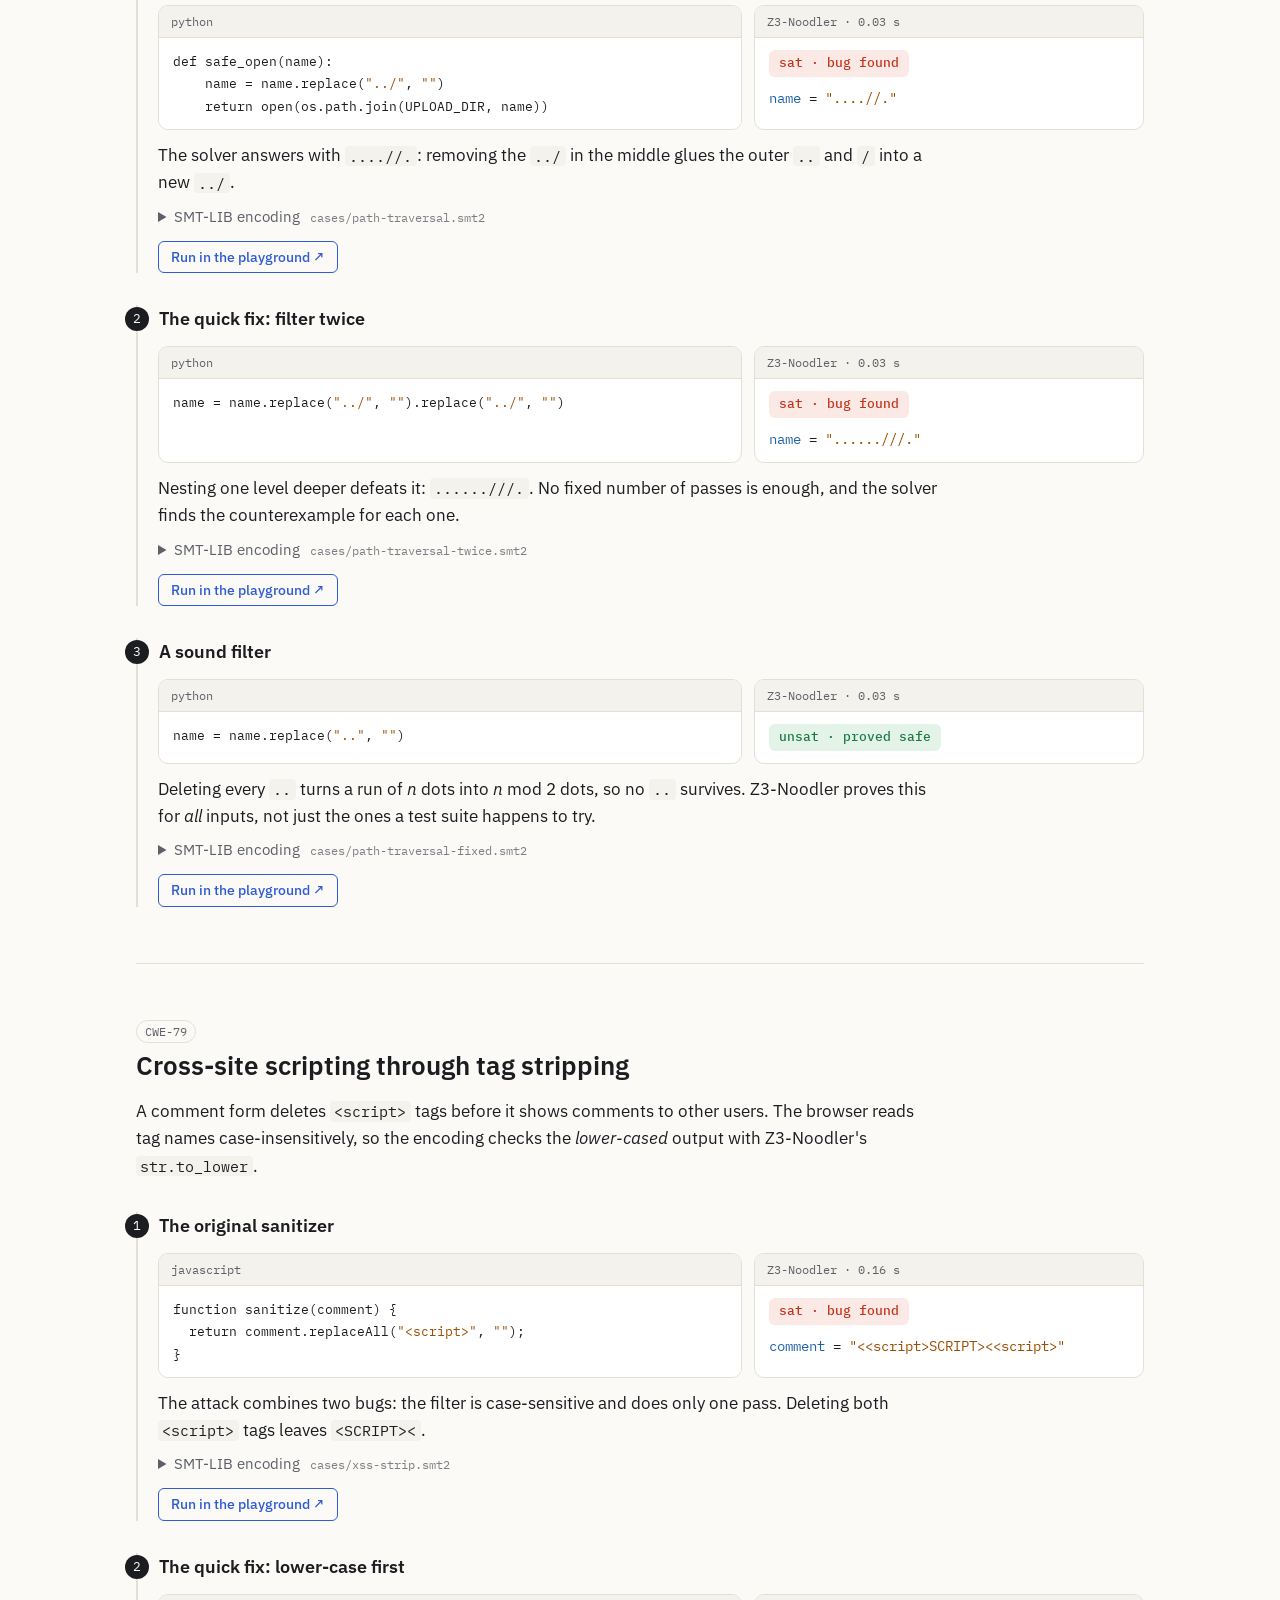
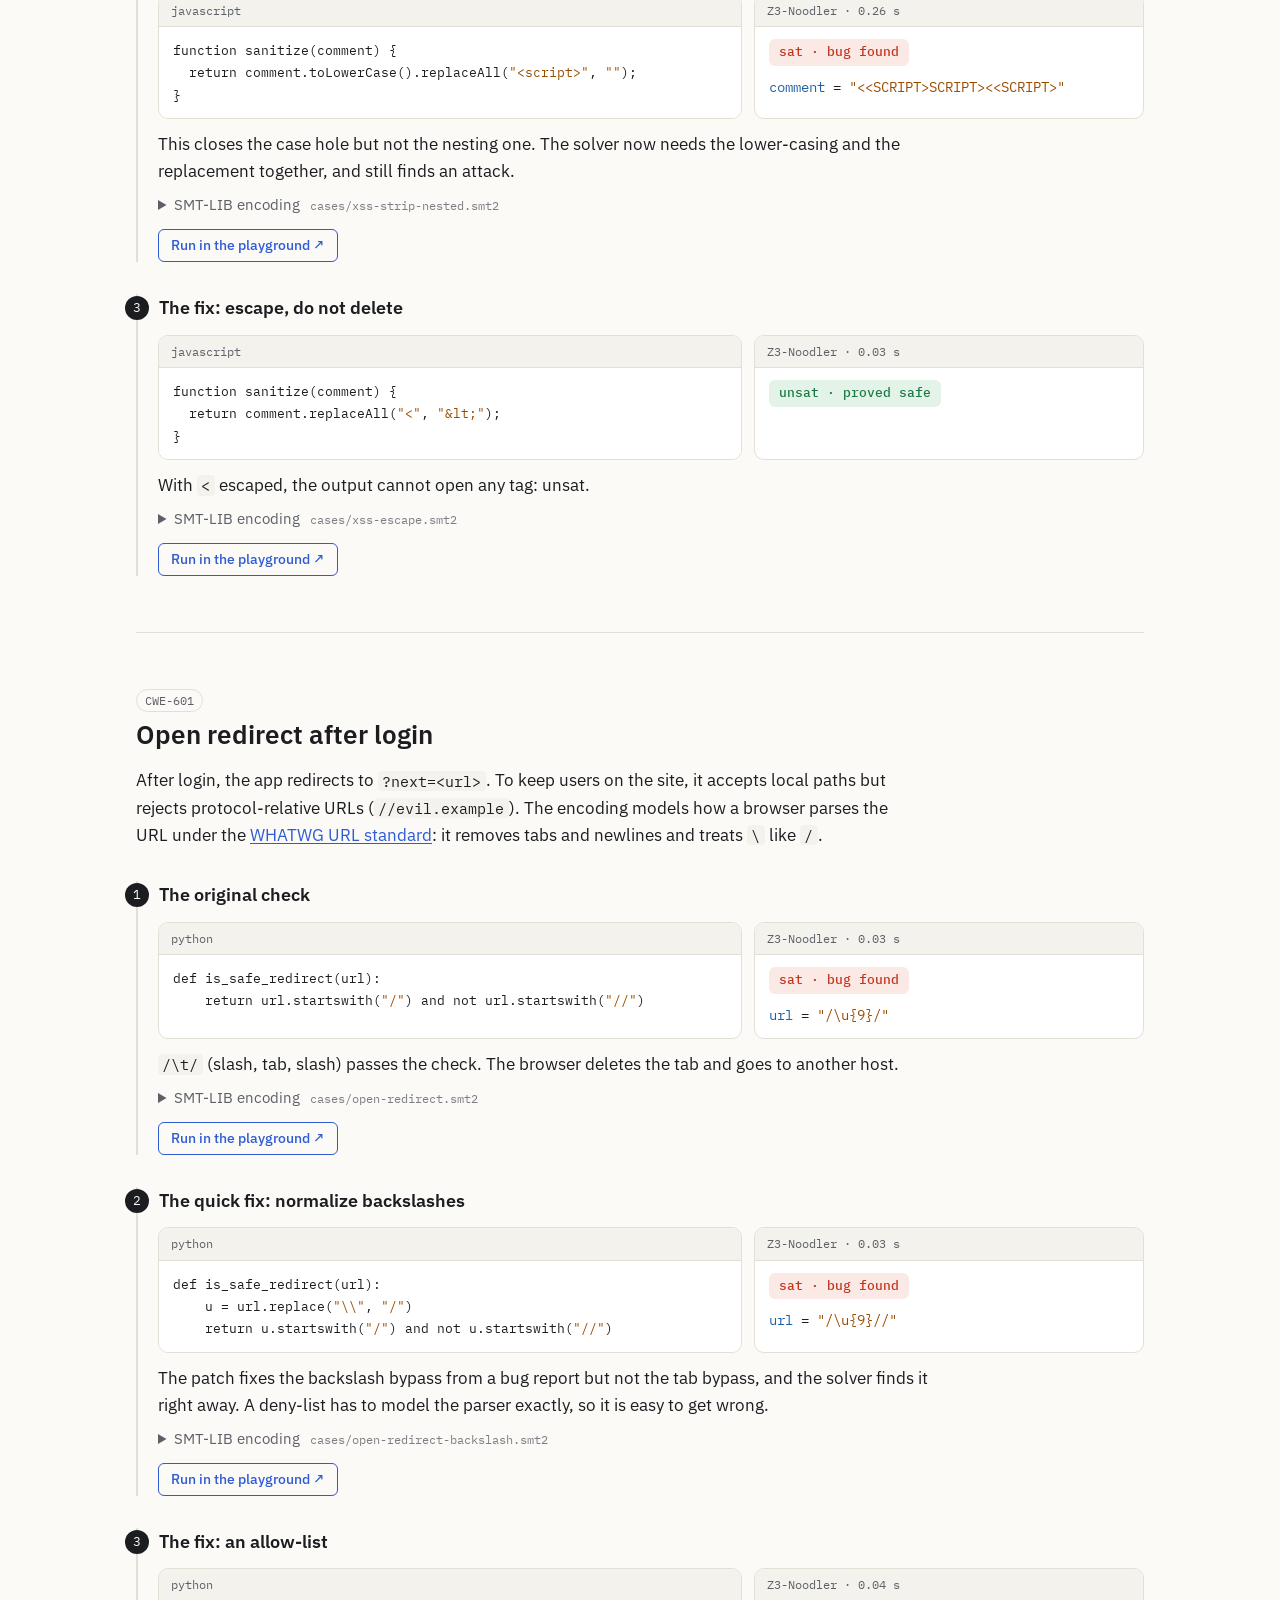
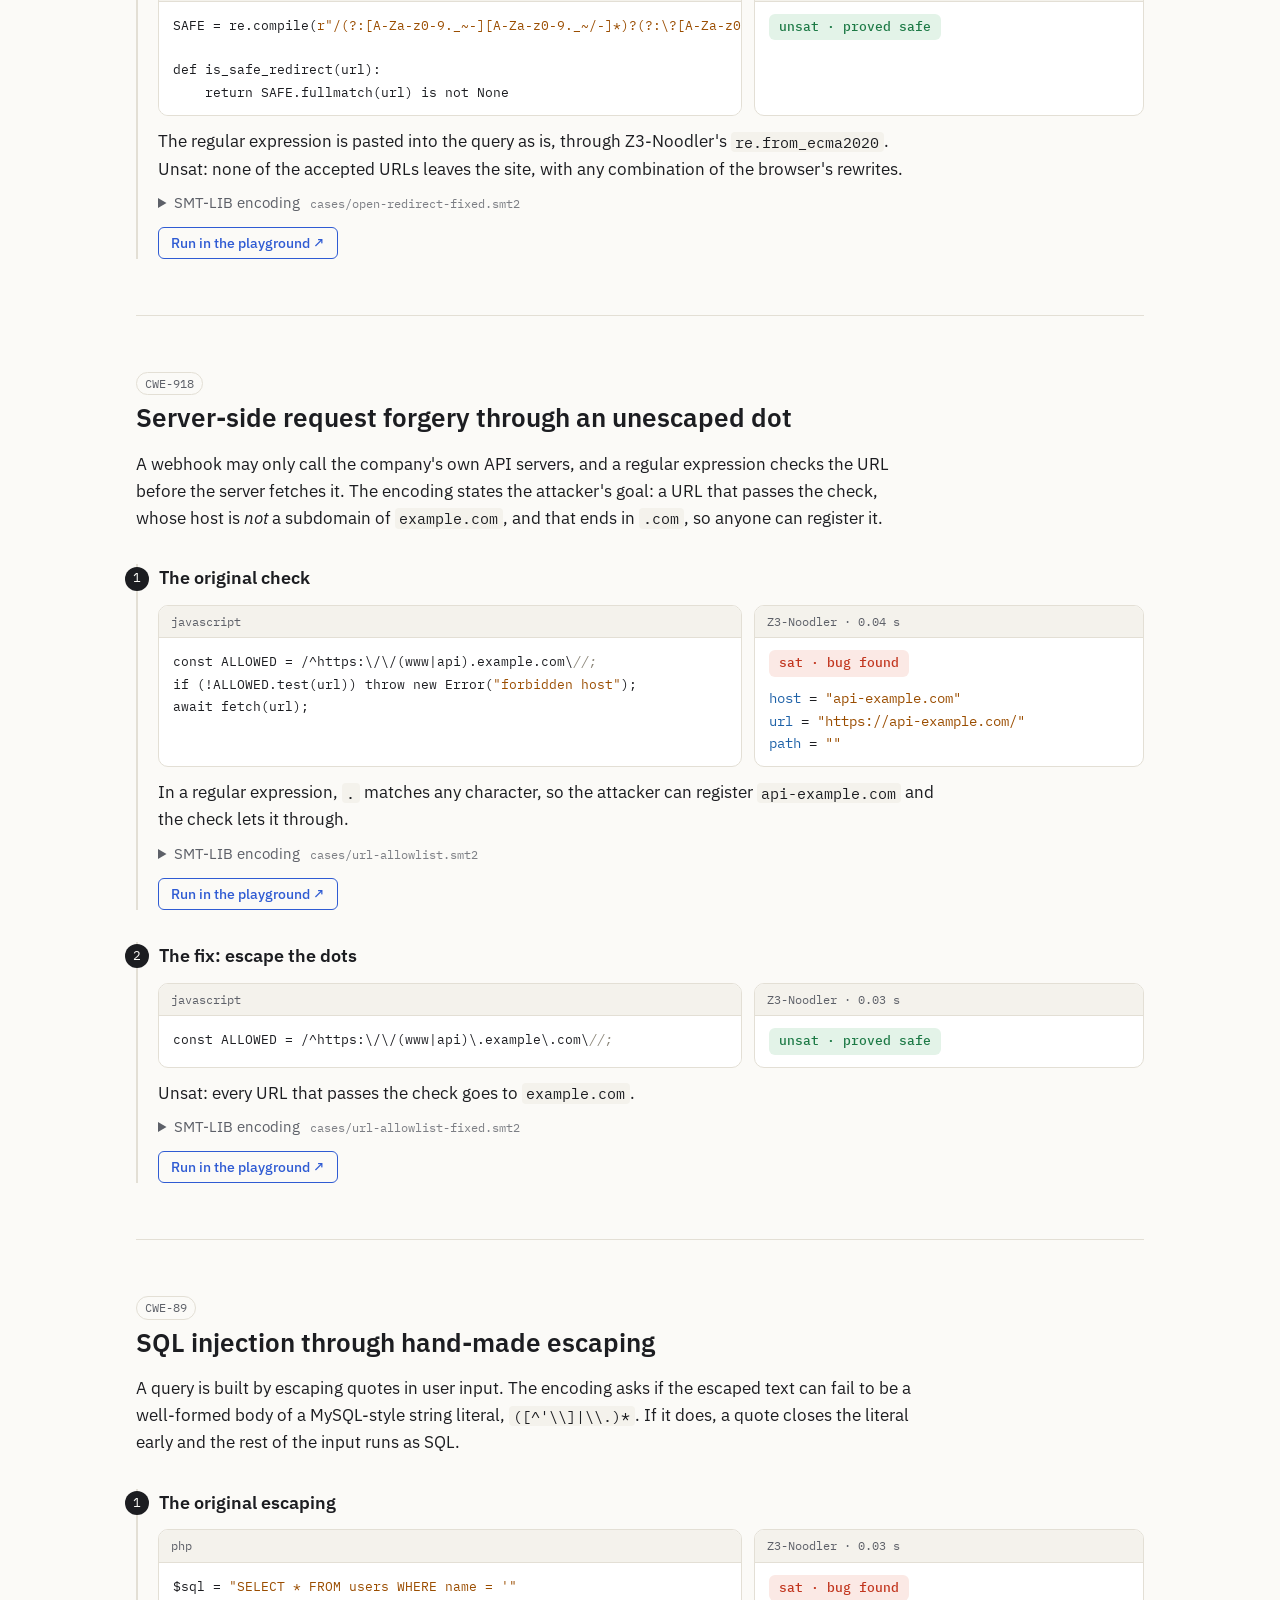
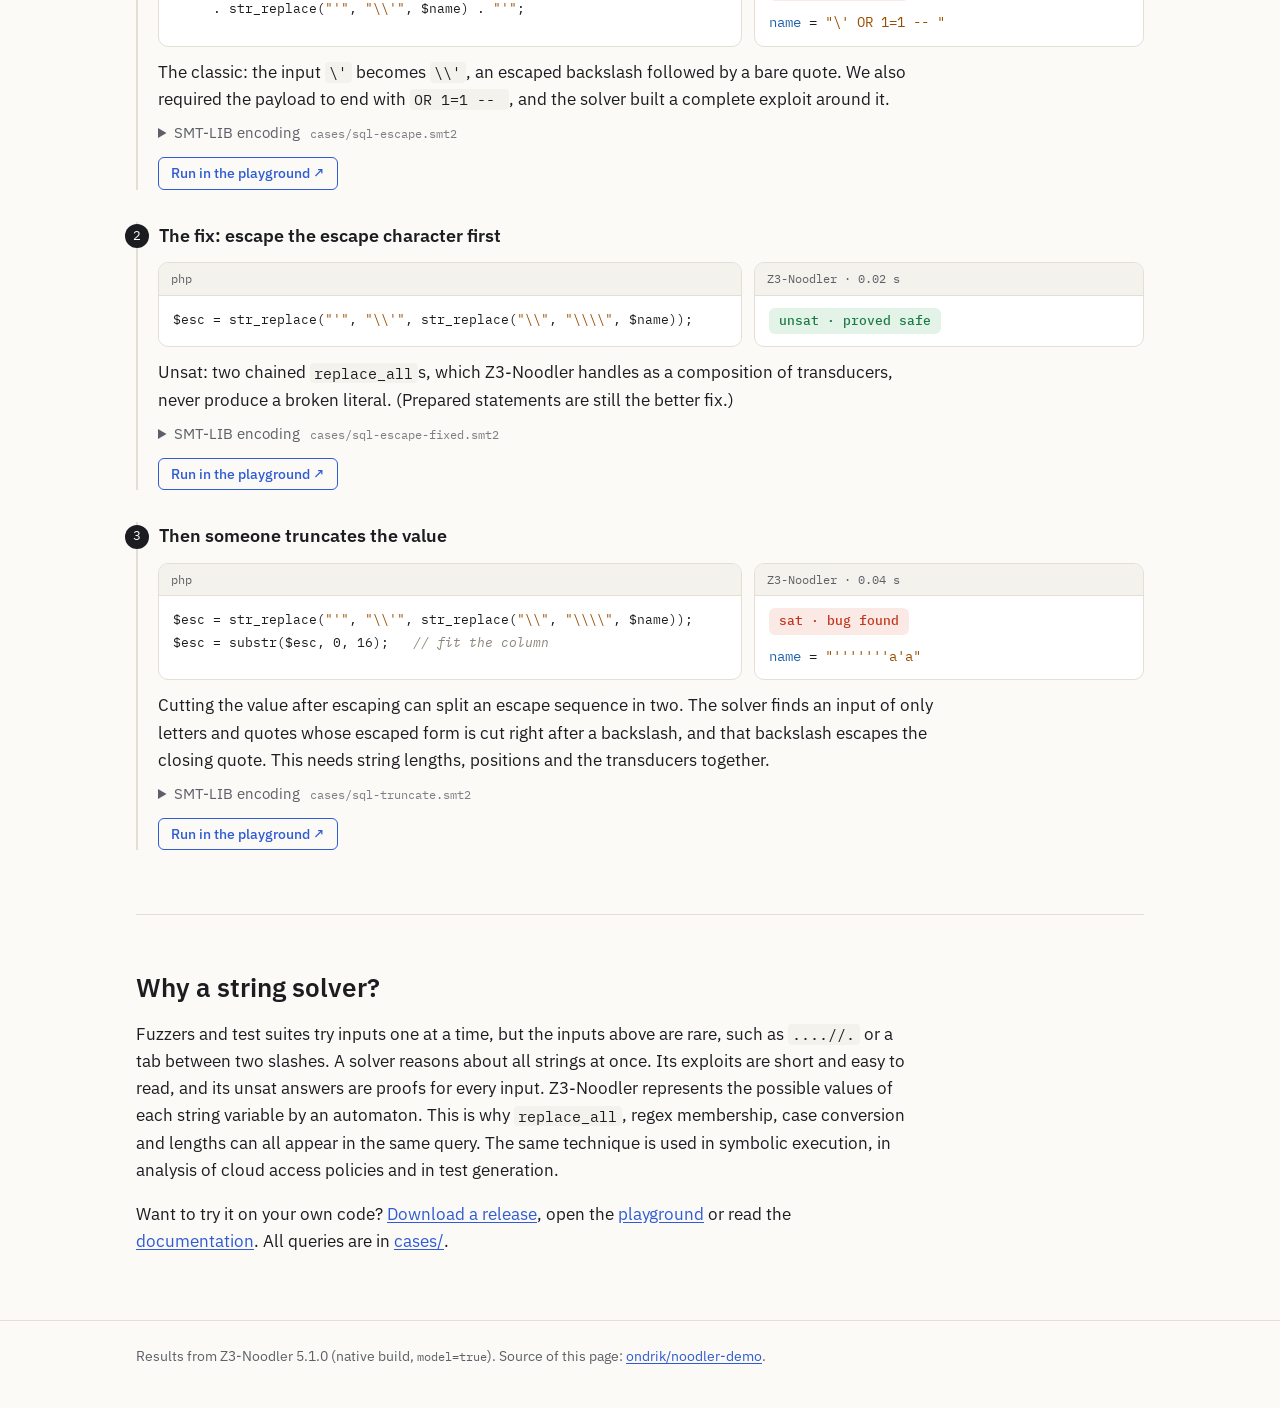
==== commit 4cf0ac40: "Add real CVEs: Jinja2 xmlattr (CVE-2024-22195, CVE-2024-34064) and CPython urlsplit (CVE-2023-24329)" ====
--- a/index.html
+++ b/index.html
@@ -4,7 +4,7 @@
 <meta charset="utf-8">
 <meta name="viewport" content="width=device-width, initial-scale=1">
 <title>Finding bugs with Z3-Noodler</title>
-<meta name="description" content="Five bug classes from real web applications (path traversal, XSS, open redirect, SSRF, SQL injection) found or proved absent with the Z3-Noodler string solver.">
+<meta name="description" content="Real CVEs (Jinja2, CPython) and classic bug patterns (path traversal, XSS, open redirect, SSRF, SQL injection) found or proved absent with the Z3-Noodler string solver.">
 <link rel="preconnect" href="https://fonts.googleapis.com">
 <link rel="preconnect" href="https://fonts.gstatic.com" crossorigin>
 <link href="https://fonts.googleapis.com/css2?family=IBM+Plex+Sans:ital,wght@0,400;0,500;0,600;1,400&family=IBM+Plex+Mono:wght@400;500&display=swap" rel="stylesheet">
@@ -21,10 +21,10 @@
     exists. A <b>sat</b> answer comes with a concrete exploit. An <b>unsat</b> answer is a proof that
     no input works.</p>
     <div class="stats">
-      <div><span class="big">14</span><span>queries</span></div>
-      <div><span class="big bugc">9</span><span>exploits found</span></div>
-      <div><span class="big safec">5</span><span>fixes proved</span></div>
-      <div><span class="big">≤ 0.25 s</span><span>per query</span></div>
+      <div><span class="big">19</span><span>queries</span></div>
+      <div><span class="big bugc">12</span><span>exploits found</span></div>
+      <div><span class="big safec">7</span><span>fixes proved</span></div>
+      <div><span class="big">≤ 2.98 s</span><span>per query</span></div>
     </div>
   </div>
 </header>
@@ -46,6 +46,12 @@
     <a href="https://verifit.github.io/z3-noodler/playground/">Z3-Noodler playground</a>, which runs
     the solver locally via WebAssembly, so you can change the code and try your own fix.</p>
     <nav class="toc">
+      <div class="toc-group">Real vulnerabilities</div>
+      <ol>
+<li><a href="#jinja2-xmlattr">Jinja2: HTML attribute injection through xmlattr</a> <span class="cwe">CVE-2024-22195 · CVE-2024-34064</span></li>
+<li><a href="#cpython-urlsplit">CPython: blocklist bypass in urllib.parse.urlsplit</a> <span class="cwe">CVE-2023-24329</span></li>
+      </ol>
+      <div class="toc-group">Classic bug patterns</div>
       <ol>
 <li><a href="#path-traversal">Path traversal through a one-pass filter</a> <span class="cwe">CWE-22</span></li>
 <li><a href="#xss">Cross-site scripting through tag stripping</a> <span class="cwe">CWE-79</span></li>
@@ -56,6 +62,324 @@
     </nav>
   </section>
 
+  <section class="part" id="real">
+    <p class="part-label">Part 1</p>
+    <h2 class="part-title">Real vulnerabilities</h2>
+    <p class="intro">Two CVEs in widely used Python code, with the code taken from the released versions.
+    In both, the first fix (or the code before it) misses a case. Z3-Noodler finds the missed input
+    from a short query within seconds, and proves the final fix.</p>
+  </section>
+
+  <section class="story" id="jinja2-xmlattr">
+    <div class="story-head">
+      <span class="cwe">CVE-2024-22195 · CVE-2024-34064</span>
+      <h2><a href="#jinja2-xmlattr">Jinja2: HTML attribute injection through xmlattr</a></h2>
+    </div>
+    <p class="intro">Jinja2's <code>xmlattr</code> filter turns a dictionary into HTML attributes:
+<code>&lt;div{{ {key: value}|xmlattr }}&gt;</code>. Values are HTML-escaped, but if an application
+passes a user-chosen <em>key</em>, the key itself can close the attribute name and start a new one,
+such as an event handler. This was reported as
+<a href="https://github.com/pallets/jinja/security/advisories/GHSA-h5c8-rqwp-cp95">CVE-2024-22195</a>.
+The fix in 3.1.3 turned out to be incomplete:
+<a href="https://github.com/pallets/jinja/security/advisories/GHSA-h75v-3vvj-5mfj">CVE-2024-34064</a>.
+The encoding below follows the real code: <code>markupsafe.escape</code> as five chained
+<code>replace_all</code>s and the validation regexes copied from each release.</p>
+    
+    <div class="step">
+      <div class="step-head"><span class="num">1</span><h3>Jinja2 3.1.2: no check on keys</h3></div>
+      <div class="grid">
+        <div class="pane">
+          <div class="pane-label">python · jinja2/filters.py</div>
+          <pre class="src"><code>rv = <span class="s">&quot; &quot;</span>.join(
+    f<span class="s">&#x27;{escape(key)}=&quot;{escape(value)}&quot;&#x27;</span>
+    for key, value in d.items()
+    if value is not None and not isinstance(value, Undefined)
+)</code></pre>
+        </div>
+        <div class="pane result">
+          <div class="pane-label">Z3-Noodler · 0.03 s</div>
+          <div class="result-body"><span class="verdict bug">sat · bug found</span><div class="model"><div><span class="var">key</span> = <span class="s">&quot;\u{9}onmouseover&quot;</span></div></div></div>
+        </div>
+      </div>
+      <p class="after">A tab or a space in the key starts a new attribute: Jinja2 3.1.2 renders
+<code>&lt;div</code>, a tab, and <code>onmouseover="…"&gt;</code>. We ran the key the solver found through the real Jinja2
+3.1.2 release, and it produced the injected attribute.</p>
+      <details>
+        <summary>SMT-LIB encoding <span class="file">cases/jinja-3.1.2.smt2</span></summary>
+        <pre class="smt"><code><span class="c">; Jinja2 3.1.2, filter xmlattr (CVE-2024-22195):</span>
+<span class="c">;</span>
+<span class="c">;   &lt;div{{ {key: value}|xmlattr }}&gt;   renders   &lt;div key=&quot;value&quot;&gt;</span>
+<span class="c">;</span>
+<span class="c">;   rv = &quot; &quot;.join(f&#x27;{escape(key)}=&quot;{escape(value)}&quot;&#x27; for key, value in d.items() ...)</span>
+<span class="c">;</span>
+<span class="c">; The key comes from the user.</span>
+(<span class="k">set-logic</span> QF_SLIA)
+(<span class="k">declare-const</span> key String)
+(<span class="k">define-fun</span> escape ((s String)) String   <span class="c">; markupsafe.escape</span>
+  (<span class="f">str.replace_all</span> (<span class="f">str.replace_all</span> (<span class="f">str.replace_all</span> (<span class="f">str.replace_all</span> (<span class="f">str.replace_all</span> s
+    <span class="s">&quot;&amp;&quot;</span> <span class="s">&quot;&amp;amp;&quot;</span>) <span class="s">&quot;&gt;&quot;</span> <span class="s">&quot;&amp;gt;&quot;</span>) <span class="s">&quot;&lt;&quot;</span> <span class="s">&quot;&amp;lt;&quot;</span>) <span class="s">&quot;\u{27}&quot;</span> <span class="s">&quot;&amp;#39;&quot;</span>) <span class="s">&quot;\u{22}&quot;</span> <span class="s">&quot;&amp;#34;&quot;</span>))
+<span class="c">; In HTML, an attribute name ends at a tab, LF, FF, space, &quot;/&quot;, &quot;=&quot; or &quot;&gt;&quot;.</span>
+<span class="c">; Can the key smuggle in a second attribute, an event handler?</span>
+(<span class="k">assert</span> (<span class="f">str.in_re</span> (escape key)
+  (<span class="f">re.++</span> <span class="f">re.all</span> (<span class="f">re.union</span> (<span class="f">str.to_re</span> <span class="s">&quot;\u{9}&quot;</span>) (<span class="f">str.to_re</span> <span class="s">&quot;\u{a}&quot;</span>) (<span class="f">str.to_re</span> <span class="s">&quot;\u{c}&quot;</span>)
+                          (<span class="f">str.to_re</span> <span class="s">&quot; &quot;</span>) (<span class="f">str.to_re</span> <span class="s">&quot;/&quot;</span>))
+         (<span class="f">str.to_re</span> <span class="s">&quot;onmouseover&quot;</span>))))
+(<span class="k">check-sat</span>)
+(<span class="k">get-model</span>)
+</code></pre>
+      </details>
+      <a class="run" href="https://verifit.github.io/z3-noodler/playground/#z=[base64]" target="_blank" rel="noopener">Run in the playground ↗</a>
+    </div>
+    <div class="step">
+      <div class="step-head"><span class="num">2</span><h3>Jinja2 3.1.3: reject white space</h3></div>
+      <div class="grid">
+        <div class="pane">
+          <div class="pane-label">python · jinja2/filters.py</div>
+          <pre class="src"><code>_space_re = re.compile(<span class="s">r&quot;\s&quot;</span>, flags=re.ASCII)
+...
+if _space_re.search(key) is not None:
+    raise ValueError(f<span class="s">&quot;Spaces are not allowed in attributes: &#x27;{key}&#x27;&quot;</span>)</code></pre>
+        </div>
+        <div class="pane result">
+          <div class="pane-label">Z3-Noodler · 0.03 s</div>
+          <div class="result-body"><span class="verdict bug">sat · bug found</span><div class="model"><div><span class="var">key</span> = <span class="s">&quot;/onmouseover&quot;</span></div></div></div>
+        </div>
+      </div>
+      <p class="after">White space is not the only character that ends an attribute name in HTML.
+The solver goes around the check with <code>/onmouseover</code>, and Jinja2 3.1.3 really renders
+<code>&lt;div /onmouseover="…"&gt;</code>, which a browser parses as an <code>onmouseover</code>
+attribute. This is the bypass that became CVE-2024-34064.</p>
+      <details>
+        <summary>SMT-LIB encoding <span class="file">cases/jinja-3.1.3.smt2</span></summary>
+        <pre class="smt"><code><span class="c">; Jinja2 3.1.3, the fix of CVE-2024-22195: keys with white space are rejected.</span>
+<span class="c">;</span>
+<span class="c">;   _space_re = re.compile(r&quot;\s&quot;, flags=re.ASCII)</span>
+<span class="c">;   if _space_re.search(key) is not None:</span>
+<span class="c">;       raise ValueError(f&quot;Spaces are not allowed in attributes: &#x27;{key}&#x27;&quot;)</span>
+(<span class="k">set-logic</span> QF_SLIA)
+(<span class="k">declare-const</span> key String)
+(<span class="k">define-fun</span> escape ((s String)) String   <span class="c">; markupsafe.escape</span>
+  (<span class="f">str.replace_all</span> (<span class="f">str.replace_all</span> (<span class="f">str.replace_all</span> (<span class="f">str.replace_all</span> (<span class="f">str.replace_all</span> s
+    <span class="s">&quot;&amp;&quot;</span> <span class="s">&quot;&amp;amp;&quot;</span>) <span class="s">&quot;&gt;&quot;</span> <span class="s">&quot;&amp;gt;&quot;</span>) <span class="s">&quot;&lt;&quot;</span> <span class="s">&quot;&amp;lt;&quot;</span>) <span class="s">&quot;\u{27}&quot;</span> <span class="s">&quot;&amp;#39;&quot;</span>) <span class="s">&quot;\u{22}&quot;</span> <span class="s">&quot;&amp;#34;&quot;</span>))
+(<span class="k">assert</span> (not (<span class="f">str.in_re</span> key (<span class="f">re.++</span> <span class="f">re.all</span> (<span class="f">re.union</span> (<span class="f">str.to_re</span> <span class="s">&quot; &quot;</span>) (<span class="f">re.range</span> <span class="s">&quot;\u{9}&quot;</span> <span class="s">&quot;\u{d}&quot;</span>)) <span class="f">re.all</span>))))
+<span class="c">; In HTML, an attribute name ends at a tab, LF, FF, space, &quot;/&quot;, &quot;=&quot; or &quot;&gt;&quot;.</span>
+<span class="c">; Can the key smuggle in a second attribute, an event handler?</span>
+(<span class="k">assert</span> (<span class="f">str.in_re</span> (escape key)
+  (<span class="f">re.++</span> <span class="f">re.all</span> (<span class="f">re.union</span> (<span class="f">str.to_re</span> <span class="s">&quot;\u{9}&quot;</span>) (<span class="f">str.to_re</span> <span class="s">&quot;\u{a}&quot;</span>) (<span class="f">str.to_re</span> <span class="s">&quot;\u{c}&quot;</span>)
+                          (<span class="f">str.to_re</span> <span class="s">&quot; &quot;</span>) (<span class="f">str.to_re</span> <span class="s">&quot;/&quot;</span>))
+         (<span class="f">str.to_re</span> <span class="s">&quot;onmouseover&quot;</span>))))
+(<span class="k">check-sat</span>)
+(<span class="k">get-model</span>)
+</code></pre>
+      </details>
+      <a class="run" href="https://verifit.github.io/z3-noodler/playground/#z=[base64]" target="_blank" rel="noopener">Run in the playground ↗</a>
+    </div>
+    <div class="step">
+      <div class="step-head"><span class="num">3</span><h3>Jinja2 3.1.4: reject every attribute-name terminator</h3></div>
+      <div class="grid">
+        <div class="pane">
+          <div class="pane-label">python · jinja2/filters.py</div>
+          <pre class="src"><code>_attr_key_re = re.compile(<span class="s">r&quot;[\s/&gt;=]&quot;</span>, flags=re.ASCII)
+...
+if _attr_key_re.search(key) is not None:
+    raise ValueError(f<span class="s">&quot;Invalid character in attribute name: {key!r}&quot;</span>)</code></pre>
+        </div>
+        <div class="pane result">
+          <div class="pane-label">Z3-Noodler · 0.03 s</div>
+          <div class="result-body"><span class="verdict safe">unsat · proved safe</span></div>
+        </div>
+      </div>
+      <p class="after">Unsat: the current check, together with the escaping, blocks every
+key that would inject an attribute. Before release, a query like this one would have found the gap
+in the first fix.</p>
+      <details>
+        <summary>SMT-LIB encoding <span class="file">cases/jinja-3.1.4.smt2</span></summary>
+        <pre class="smt"><code><span class="c">; Jinja2 3.1.4, the fix of CVE-2024-34064: also reject &quot;/&quot;, &quot;&gt;&quot; and &quot;=&quot;.</span>
+<span class="c">;</span>
+<span class="c">;   _attr_key_re = re.compile(r&quot;[\s/&gt;=]&quot;, flags=re.ASCII)</span>
+<span class="c">;   if _attr_key_re.search(key) is not None:</span>
+<span class="c">;       raise ValueError(f&quot;Invalid character in attribute name: {key!r}&quot;)</span>
+<span class="c">;</span>
+<span class="c">; (unsat = no key gets past the check and injects an attribute)</span>
+(<span class="k">set-logic</span> QF_SLIA)
+(<span class="k">declare-const</span> key String)
+(<span class="k">define-fun</span> escape ((s String)) String   <span class="c">; markupsafe.escape</span>
+  (<span class="f">str.replace_all</span> (<span class="f">str.replace_all</span> (<span class="f">str.replace_all</span> (<span class="f">str.replace_all</span> (<span class="f">str.replace_all</span> s
+    <span class="s">&quot;&amp;&quot;</span> <span class="s">&quot;&amp;amp;&quot;</span>) <span class="s">&quot;&gt;&quot;</span> <span class="s">&quot;&amp;gt;&quot;</span>) <span class="s">&quot;&lt;&quot;</span> <span class="s">&quot;&amp;lt;&quot;</span>) <span class="s">&quot;\u{27}&quot;</span> <span class="s">&quot;&amp;#39;&quot;</span>) <span class="s">&quot;\u{22}&quot;</span> <span class="s">&quot;&amp;#34;&quot;</span>))
+(<span class="k">assert</span> (not (<span class="f">str.in_re</span> key (<span class="f">re.++</span> <span class="f">re.all</span> (<span class="f">re.union</span> (<span class="f">str.to_re</span> <span class="s">&quot; &quot;</span>) (<span class="f">re.range</span> <span class="s">&quot;\u{9}&quot;</span> <span class="s">&quot;\u{d}&quot;</span>)
+                                                    (<span class="f">str.to_re</span> <span class="s">&quot;/&quot;</span>) (<span class="f">str.to_re</span> <span class="s">&quot;&gt;&quot;</span>) (<span class="f">str.to_re</span> <span class="s">&quot;=&quot;</span>)) <span class="f">re.all</span>))))
+<span class="c">; In HTML, an attribute name ends at a tab, LF, FF, space, &quot;/&quot;, &quot;=&quot; or &quot;&gt;&quot;.</span>
+<span class="c">; Can the key smuggle in a second attribute, an event handler?</span>
+(<span class="k">assert</span> (<span class="f">str.in_re</span> (escape key)
+  (<span class="f">re.++</span> <span class="f">re.all</span> (<span class="f">re.union</span> (<span class="f">str.to_re</span> <span class="s">&quot;\u{9}&quot;</span>) (<span class="f">str.to_re</span> <span class="s">&quot;\u{a}&quot;</span>) (<span class="f">str.to_re</span> <span class="s">&quot;\u{c}&quot;</span>)
+                          (<span class="f">str.to_re</span> <span class="s">&quot; &quot;</span>) (<span class="f">str.to_re</span> <span class="s">&quot;/&quot;</span>))
+         (<span class="f">str.to_re</span> <span class="s">&quot;onmouseover&quot;</span>))))
+(<span class="k">check-sat</span>)
+</code></pre>
+      </details>
+      <a class="run" href="https://verifit.github.io/z3-noodler/playground/#z=[base64]" target="_blank" rel="noopener">Run in the playground ↗</a>
+    </div>
+  </section>
+
+  <section class="story" id="cpython-urlsplit">
+    <div class="story-head">
+      <span class="cwe">CVE-2023-24329</span>
+      <h2><a href="#cpython-urlsplit">CPython: blocklist bypass in urllib.parse.urlsplit</a></h2>
+    </div>
+    <p class="intro">Applications often reject dangerous links by checking
+<code>urlsplit(url).scheme</code>. Browsers follow the
+<a href="https://url.spec.whatwg.org/">WHATWG URL standard</a>, which first strips leading control
+characters and spaces, but <code>urlsplit</code> before Python 3.11.4 did not. So Python and the
+browser could read a different scheme from the same URL
+(<a href="https://nvd.nist.gov/vuln/detail/CVE-2023-24329">CVE-2023-24329</a>,
+<a href="https://github.com/python/cpython/issues/102153">gh-102153</a>). The encoding models
+<code>urlsplit</code>'s scheme parsing from the CPython sources and the browser's parsing from the
+standard, and asks if they can disagree on <code>javascript:</code>.</p>
+    
+    <div class="step">
+      <div class="step-head"><span class="num">1</span><h3>CPython 3.11.2</h3></div>
+      <div class="grid">
+        <div class="pane">
+          <div class="pane-label">python · Lib/urllib/parse.py</div>
+          <pre class="src"><code>for b in _UNSAFE_URL_BYTES_TO_REMOVE:     <span class="c"># &quot;\t&quot;, &quot;\r&quot;, &quot;\n&quot;</span>
+    url = url.replace(b, <span class="s">&quot;&quot;</span>)
+i = url.find(<span class="s">&#x27;:&#x27;</span>)
+if i &gt; 0 and url[0].isascii() and url[0].isalpha():
+    for c in url[:i]:
+        if c not in scheme_chars:
+            break
+    else:
+        scheme, url = url[:i].lower(), url[i+1:]</code></pre>
+        </div>
+        <div class="pane result">
+          <div class="pane-label">Z3-Noodler · 1.84 s</div>
+          <div class="result-body"><span class="verdict bug">sat · bug found</span><div class="model"><div><span class="var">url</span> = <span class="s">&quot;\u{0}JAVASCRIPT:alert(1)&quot;</span></div></div></div>
+        </div>
+      </div>
+      <p class="after">A single NUL byte in front of the URL is enough. <code>urlsplit</code>
+sees no scheme, so the blocklist passes the URL, and the browser strips the NUL and runs
+<code>javascript:</code>. Upper case is no obstacle either: the solver mixes it in because both
+sides compare case-insensitively.</p>
+      <details>
+        <summary>SMT-LIB encoding <span class="file">cases/cpython-3.11.2.smt2</span></summary>
+        <pre class="smt"><code><span class="c">; CPython 3.11.2, urllib.parse.urlsplit (CVE-2023-24329).  An app blocks</span>
+<span class="c">; dangerous link schemes:</span>
+<span class="c">;</span>
+<span class="c">;   def is_safe_link(url):</span>
+<span class="c">;       return urlsplit(url).scheme not in {&quot;javascript&quot;, &quot;data&quot;, &quot;vbscript&quot;}</span>
+<span class="c">;</span>
+<span class="c">; urlsplit:</span>
+<span class="c">;   for b in _UNSAFE_URL_BYTES_TO_REMOVE:          # &quot;\t&quot;, &quot;\r&quot;, &quot;\n&quot;</span>
+<span class="c">;       url = url.replace(b, &quot;&quot;)</span>
+<span class="c">;   i = url.find(&#x27;:&#x27;)</span>
+<span class="c">;   if i &gt; 0 and url[0].isascii() and url[0].isalpha():</span>
+<span class="c">;       for c in url[:i]:</span>
+<span class="c">;           if c not in scheme_chars: break</span>
+<span class="c">;       else:</span>
+<span class="c">;           scheme, url = url[:i].lower(), url[i+1:]</span>
+(<span class="k">set-logic</span> QF_SLIA)
+(<span class="k">declare-const</span> url String)
+(<span class="k">define-fun</span> remove_tabs ((s String)) String           <span class="c">; drop \t, \r, \n</span>
+  (<span class="f">str.replace_all</span> (<span class="f">str.replace_all</span> (<span class="f">str.replace_all</span> s <span class="s">&quot;\u{9}&quot;</span> <span class="s">&quot;&quot;</span>) <span class="s">&quot;\u{d}&quot;</span> <span class="s">&quot;&quot;</span>) <span class="s">&quot;\u{a}&quot;</span> <span class="s">&quot;&quot;</span>))
+(<span class="k">define-fun</span> scheme_of ((u String)) String               <span class="c">; the scheme part of urlsplit</span>
+  (let ((s (<span class="f">str.substr</span> u 0 (<span class="f">str.indexof</span> u <span class="s">&quot;:&quot;</span> 0))))
+    (ite (and (<span class="f">str.contains</span> u <span class="s">&quot;:&quot;</span>)
+              (<span class="f">str.in_re</span> s (<span class="f">re.++</span> (<span class="f">re.union</span> (<span class="f">re.range</span> <span class="s">&quot;a&quot;</span> <span class="s">&quot;z&quot;</span>) (<span class="f">re.range</span> <span class="s">&quot;A&quot;</span> <span class="s">&quot;Z&quot;</span>))
+                                  (<span class="f">re.*</span> (<span class="f">re.union</span> (<span class="f">re.range</span> <span class="s">&quot;a&quot;</span> <span class="s">&quot;z&quot;</span>) (<span class="f">re.range</span> <span class="s">&quot;A&quot;</span> <span class="s">&quot;Z&quot;</span>) (<span class="f">re.range</span> <span class="s">&quot;0&quot;</span> <span class="s">&quot;9&quot;</span>)
+                                                  (<span class="f">str.to_re</span> <span class="s">&quot;+&quot;</span>) (<span class="f">str.to_re</span> <span class="s">&quot;-&quot;</span>) (<span class="f">str.to_re</span> <span class="s">&quot;.&quot;</span>))))))
+         (<span class="f">str.to_lower</span> s)
+         <span class="s">&quot;&quot;</span>)))
+(<span class="k">define-fun</span> c0_or_space () RegLan (<span class="f">re.range</span> <span class="s">&quot;\u{0}&quot;</span> <span class="s">&quot; &quot;</span>))
+<span class="c">; lstrip(C0 control or space): url = lead ++ rest, rest does not start with one</span>
+(<span class="k">declare-const</span> lead String)
+(<span class="k">declare-const</span> rest String)
+(<span class="k">assert</span> (= url (<span class="f">str.++</span> lead rest)))
+(<span class="k">assert</span> (<span class="f">str.in_re</span> lead (<span class="f">re.*</span> c0_or_space)))
+(<span class="k">assert</span> (not (<span class="f">str.in_re</span> rest (<span class="f">re.++</span> c0_or_space <span class="f">re.all</span>))))
+<span class="c">; The browser (WHATWG URL standard) strips leading C0 controls and spaces,</span>
+<span class="c">; removes tabs and newlines, and reads the scheme case-insensitively.</span>
+<span class="c">; Does it run a javascript: URL that the blocklist let through?</span>
+(<span class="k">assert</span> (<span class="f">str.prefixof</span> <span class="s">&quot;javascript:&quot;</span> (<span class="f">str.to_lower</span> (remove_tabs rest))))
+(<span class="k">assert</span> (<span class="f">str.suffixof</span> <span class="s">&quot;alert(1)&quot;</span> url))
+(<span class="k">define-fun</span> scheme () String (scheme_of (remove_tabs url)))
+(<span class="k">assert</span> (not (= scheme <span class="s">&quot;javascript&quot;</span>)))
+(<span class="k">assert</span> (not (= scheme <span class="s">&quot;data&quot;</span>)))
+(<span class="k">assert</span> (not (= scheme <span class="s">&quot;vbscript&quot;</span>)))
+(<span class="k">check-sat</span>)
+(<span class="k">get-model</span>)
+</code></pre>
+      </details>
+      <a class="run" href="https://verifit.github.io/z3-noodler/playground/#z=[base64]" target="_blank" rel="noopener">Run in the playground ↗</a>
+    </div>
+    <div class="step">
+      <div class="step-head"><span class="num">2</span><h3>CPython 3.11.4: strip like the browser</h3></div>
+      <div class="grid">
+        <div class="pane">
+          <div class="pane-label">python · Lib/urllib/parse.py</div>
+          <pre class="src"><code><span class="c"># Only lstrip url as some applications rely on preserving trailing space.</span>
+url = url.lstrip(_WHATWG_C0_CONTROL_OR_SPACE)
+scheme = scheme.strip(_WHATWG_C0_CONTROL_OR_SPACE)
+for b in _UNSAFE_URL_BYTES_TO_REMOVE:
+    ...</code></pre>
+        </div>
+        <div class="pane result">
+          <div class="pane-label">Z3-Noodler · 2.98 s</div>
+          <div class="result-body"><span class="verdict safe">unsat · proved safe</span></div>
+        </div>
+      </div>
+      <p class="after">Unsat: after the fix, Python and the browser agree on the scheme for
+every string. The proof covers the interplay of <code>lstrip</code>, tab and newline removal,
+<code>find</code>, slicing and lower-casing.</p>
+      <details>
+        <summary>SMT-LIB encoding <span class="file">cases/cpython-3.11.4.smt2</span></summary>
+        <pre class="smt"><code><span class="c">; CPython 3.11.4, the fix: urlsplit first strips leading C0 controls and</span>
+<span class="c">; spaces, like the WHATWG URL standard does.</span>
+<span class="c">;</span>
+<span class="c">;   url = url.lstrip(_WHATWG_C0_CONTROL_OR_SPACE)</span>
+<span class="c">;   for b in _UNSAFE_URL_BYTES_TO_REMOVE: ...      # as before</span>
+<span class="c">;</span>
+<span class="c">; (unsat = the blocklist now sees the scheme the browser sees)</span>
+(<span class="k">set-logic</span> QF_SLIA)
+(<span class="k">declare-const</span> url String)
+(<span class="k">define-fun</span> remove_tabs ((s String)) String           <span class="c">; drop \t, \r, \n</span>
+  (<span class="f">str.replace_all</span> (<span class="f">str.replace_all</span> (<span class="f">str.replace_all</span> s <span class="s">&quot;\u{9}&quot;</span> <span class="s">&quot;&quot;</span>) <span class="s">&quot;\u{d}&quot;</span> <span class="s">&quot;&quot;</span>) <span class="s">&quot;\u{a}&quot;</span> <span class="s">&quot;&quot;</span>))
+(<span class="k">define-fun</span> scheme_of ((u String)) String               <span class="c">; the scheme part of urlsplit</span>
+  (let ((s (<span class="f">str.substr</span> u 0 (<span class="f">str.indexof</span> u <span class="s">&quot;:&quot;</span> 0))))
+    (ite (and (<span class="f">str.contains</span> u <span class="s">&quot;:&quot;</span>)
+              (<span class="f">str.in_re</span> s (<span class="f">re.++</span> (<span class="f">re.union</span> (<span class="f">re.range</span> <span class="s">&quot;a&quot;</span> <span class="s">&quot;z&quot;</span>) (<span class="f">re.range</span> <span class="s">&quot;A&quot;</span> <span class="s">&quot;Z&quot;</span>))
+                                  (<span class="f">re.*</span> (<span class="f">re.union</span> (<span class="f">re.range</span> <span class="s">&quot;a&quot;</span> <span class="s">&quot;z&quot;</span>) (<span class="f">re.range</span> <span class="s">&quot;A&quot;</span> <span class="s">&quot;Z&quot;</span>) (<span class="f">re.range</span> <span class="s">&quot;0&quot;</span> <span class="s">&quot;9&quot;</span>)
+                                                  (<span class="f">str.to_re</span> <span class="s">&quot;+&quot;</span>) (<span class="f">str.to_re</span> <span class="s">&quot;-&quot;</span>) (<span class="f">str.to_re</span> <span class="s">&quot;.&quot;</span>))))))
+         (<span class="f">str.to_lower</span> s)
+         <span class="s">&quot;&quot;</span>)))
+(<span class="k">define-fun</span> c0_or_space () RegLan (<span class="f">re.range</span> <span class="s">&quot;\u{0}&quot;</span> <span class="s">&quot; &quot;</span>))
+<span class="c">; lstrip(C0 control or space): url = lead ++ rest, rest does not start with one</span>
+(<span class="k">declare-const</span> lead String)
+(<span class="k">declare-const</span> rest String)
+(<span class="k">assert</span> (= url (<span class="f">str.++</span> lead rest)))
+(<span class="k">assert</span> (<span class="f">str.in_re</span> lead (<span class="f">re.*</span> c0_or_space)))
+(<span class="k">assert</span> (not (<span class="f">str.in_re</span> rest (<span class="f">re.++</span> c0_or_space <span class="f">re.all</span>))))
+<span class="c">; The browser (WHATWG URL standard) strips leading C0 controls and spaces,</span>
+<span class="c">; removes tabs and newlines, and reads the scheme case-insensitively.</span>
+<span class="c">; Does it run a javascript: URL that the blocklist let through?</span>
+(<span class="k">assert</span> (<span class="f">str.prefixof</span> <span class="s">&quot;javascript:&quot;</span> (<span class="f">str.to_lower</span> (remove_tabs rest))))
+(<span class="k">assert</span> (<span class="f">str.suffixof</span> <span class="s">&quot;alert(1)&quot;</span> url))
+(<span class="k">define-fun</span> scheme () String (scheme_of (remove_tabs rest)))   <span class="c">; rest = url.lstrip(...)</span>
+(<span class="k">assert</span> (not (= scheme <span class="s">&quot;javascript&quot;</span>)))
+(<span class="k">assert</span> (not (= scheme <span class="s">&quot;data&quot;</span>)))
+(<span class="k">assert</span> (not (= scheme <span class="s">&quot;vbscript&quot;</span>)))
+(<span class="k">check-sat</span>)
+</code></pre>
+      </details>
+      <a class="run" href="https://verifit.github.io/z3-noodler/playground/#z=[base64]" target="_blank" rel="noopener">Run in the playground ↗</a>
+    </div>
+  </section>
+  <section class="part" id="patterns">
+    <p class="part-label">Part 2</p>
+    <h2 class="part-title">Classic bug patterns</h2>
+    <p class="intro">Five bug patterns that keep coming back in security advisories, each shown
+    with the typical code, a typical incomplete fix and a sound one.</p>
+  </section>
+
   <section class="story" id="path-traversal">
     <div class="story-head">
       <span class="cwe">CWE-22</span>
@@ -75,7 +399,7 @@
     return open(os.path.join(UPLOAD_DIR, name))</code></pre>
         </div>
         <div class="pane result">
-          <div class="pane-label">Z3-Noodler · 0.02 s</div>
+          <div class="pane-label">Z3-Noodler · 0.03 s</div>
           <div class="result-body"><span class="verdict bug">sat · bug found</span><div class="model"><div><span class="var">name</span> = <span class="s">&quot;....//.&quot;</span></div></div></div>
         </div>
       </div>
@@ -108,7 +432,7 @@
           <pre class="src"><code>name = name.replace(<span class="s">&quot;../&quot;</span>, <span class="s">&quot;&quot;</span>).replace(<span class="s">&quot;../&quot;</span>, <span class="s">&quot;&quot;</span>)</code></pre>
         </div>
         <div class="pane result">
-          <div class="pane-label">Z3-Noodler · 0.02 s</div>
+          <div class="pane-label">Z3-Noodler · 0.03 s</div>
           <div class="result-body"><span class="verdict bug">sat · bug found</span><div class="model"><div><span class="var">name</span> = <span class="s">&quot;......///.&quot;</span></div></div></div>
         </div>
       </div>
@@ -139,7 +463,7 @@
           <pre class="src"><code>name = name.replace(<span class="s">&quot;..&quot;</span>, <span class="s">&quot;&quot;</span>)</code></pre>
         </div>
         <div class="pane result">
-          <div class="pane-label">Z3-Noodler · 0.02 s</div>
+          <div class="pane-label">Z3-Noodler · 0.03 s</div>
           <div class="result-body"><span class="verdict safe">unsat · proved safe</span></div>
         </div>
       </div>
@@ -183,7 +507,7 @@
 }</code></pre>
         </div>
         <div class="pane result">
-          <div class="pane-label">Z3-Noodler · 0.14 s</div>
+          <div class="pane-label">Z3-Noodler · 0.16 s</div>
           <div class="result-body"><span class="verdict bug">sat · bug found</span><div class="model"><div><span class="var">comment</span> = <span class="s">&quot;&lt;&lt;script&gt;SCRIPT&gt;&lt;&lt;script&gt;&quot;</span></div></div></div>
         </div>
       </div>
@@ -220,7 +544,7 @@
 }</code></pre>
         </div>
         <div class="pane result">
-          <div class="pane-label">Z3-Noodler · 0.25 s</div>
+          <div class="pane-label">Z3-Noodler · 0.26 s</div>
           <div class="result-body"><span class="verdict bug">sat · bug found</span><div class="model"><div><span class="var">comment</span> = <span class="s">&quot;&lt;&lt;SCRIPT&gt;SCRIPT&gt;&lt;&lt;SCRIPT&gt;&quot;</span></div></div></div>
         </div>
       </div>
@@ -255,7 +579,7 @@
 }</code></pre>
         </div>
         <div class="pane result">
-          <div class="pane-label">Z3-Noodler · 0.02 s</div>
+          <div class="pane-label">Z3-Noodler · 0.03 s</div>
           <div class="result-body"><span class="verdict safe">unsat · proved safe</span></div>
         </div>
       </div>
@@ -385,7 +709,7 @@
     return SAFE.fullmatch(url) is not None</code></pre>
         </div>
         <div class="pane result">
-          <div class="pane-label">Z3-Noodler · 0.03 s</div>
+          <div class="pane-label">Z3-Noodler · 0.04 s</div>
           <div class="result-body"><span class="verdict safe">unsat · proved safe</span></div>
         </div>
       </div>
@@ -436,7 +760,7 @@
 await fetch(url);</code></pre>
         </div>
         <div class="pane result">
-          <div class="pane-label">Z3-Noodler · 0.03 s</div>
+          <div class="pane-label">Z3-Noodler · 0.04 s</div>
           <div class="result-body"><span class="verdict bug">sat · bug found</span><div class="model"><div><span class="var">host</span> = <span class="s">&quot;api-example.com&quot;</span></div><div><span class="var">url</span> = <span class="s">&quot;https://api-example.com/&quot;</span></div><div><span class="var">path</span> = <span class="s">&quot;&quot;</span></div></div></div>
         </div>
       </div>
--- a/style.css
+++ b/style.css
@@ -154,3 +154,10 @@
   .step { padding-left: 14px; }
   .num { margin-left: -27px; }
 }
+
+.toc-group { font-family: "IBM Plex Mono", monospace; font-size: 12px; letter-spacing: 0.06em; text-transform: uppercase; color: var(--muted); margin: 10px 0 4px; }
+.toc-group:first-child { margin-top: 0; }
+.part { margin-top: 72px; padding-top: 32px; border-top: 3px solid var(--ink); }
+.part-label { font-family: "IBM Plex Mono", monospace; font-size: 13px; letter-spacing: 0.08em; text-transform: uppercase; color: var(--muted); margin: 0 0 6px; }
+.part-title { font-size: 32px; margin: 0 0 12px; }
+.part + .story { border-top: none; margin-top: 0; padding-top: 32px; }
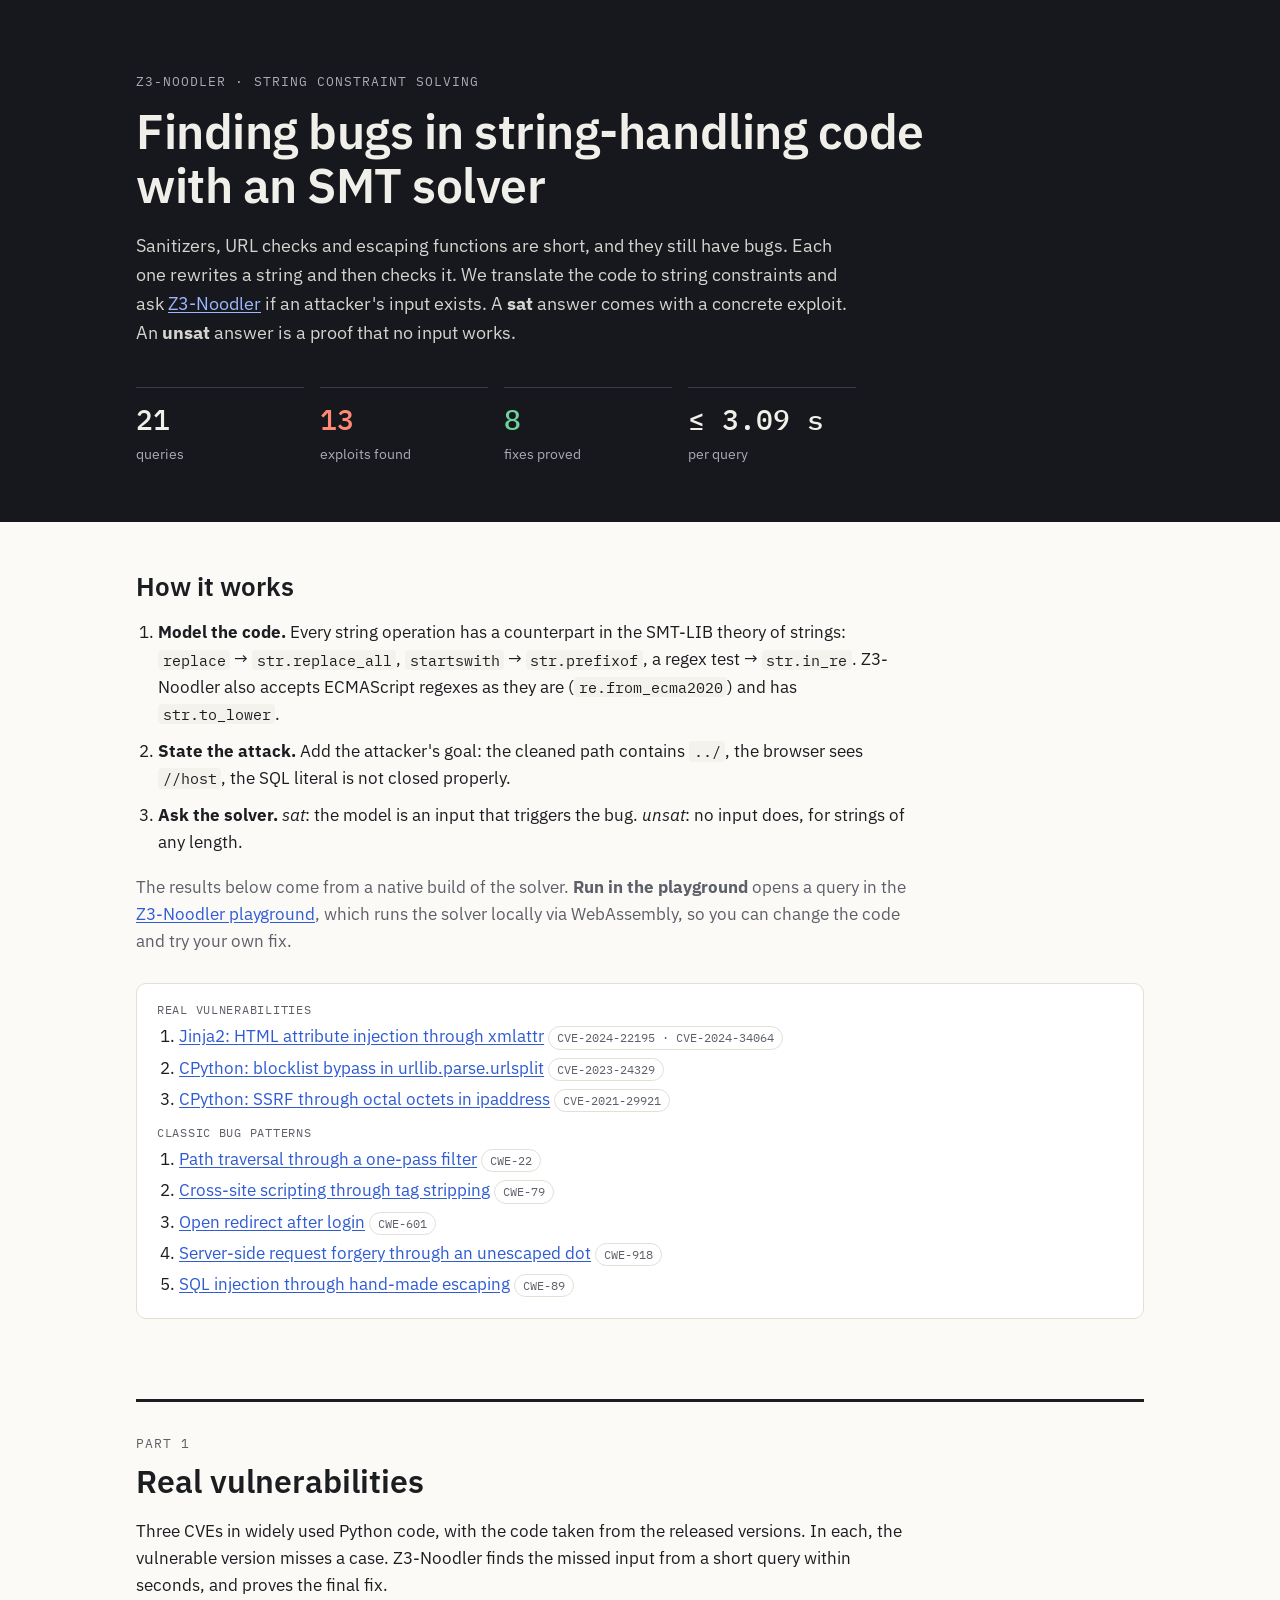
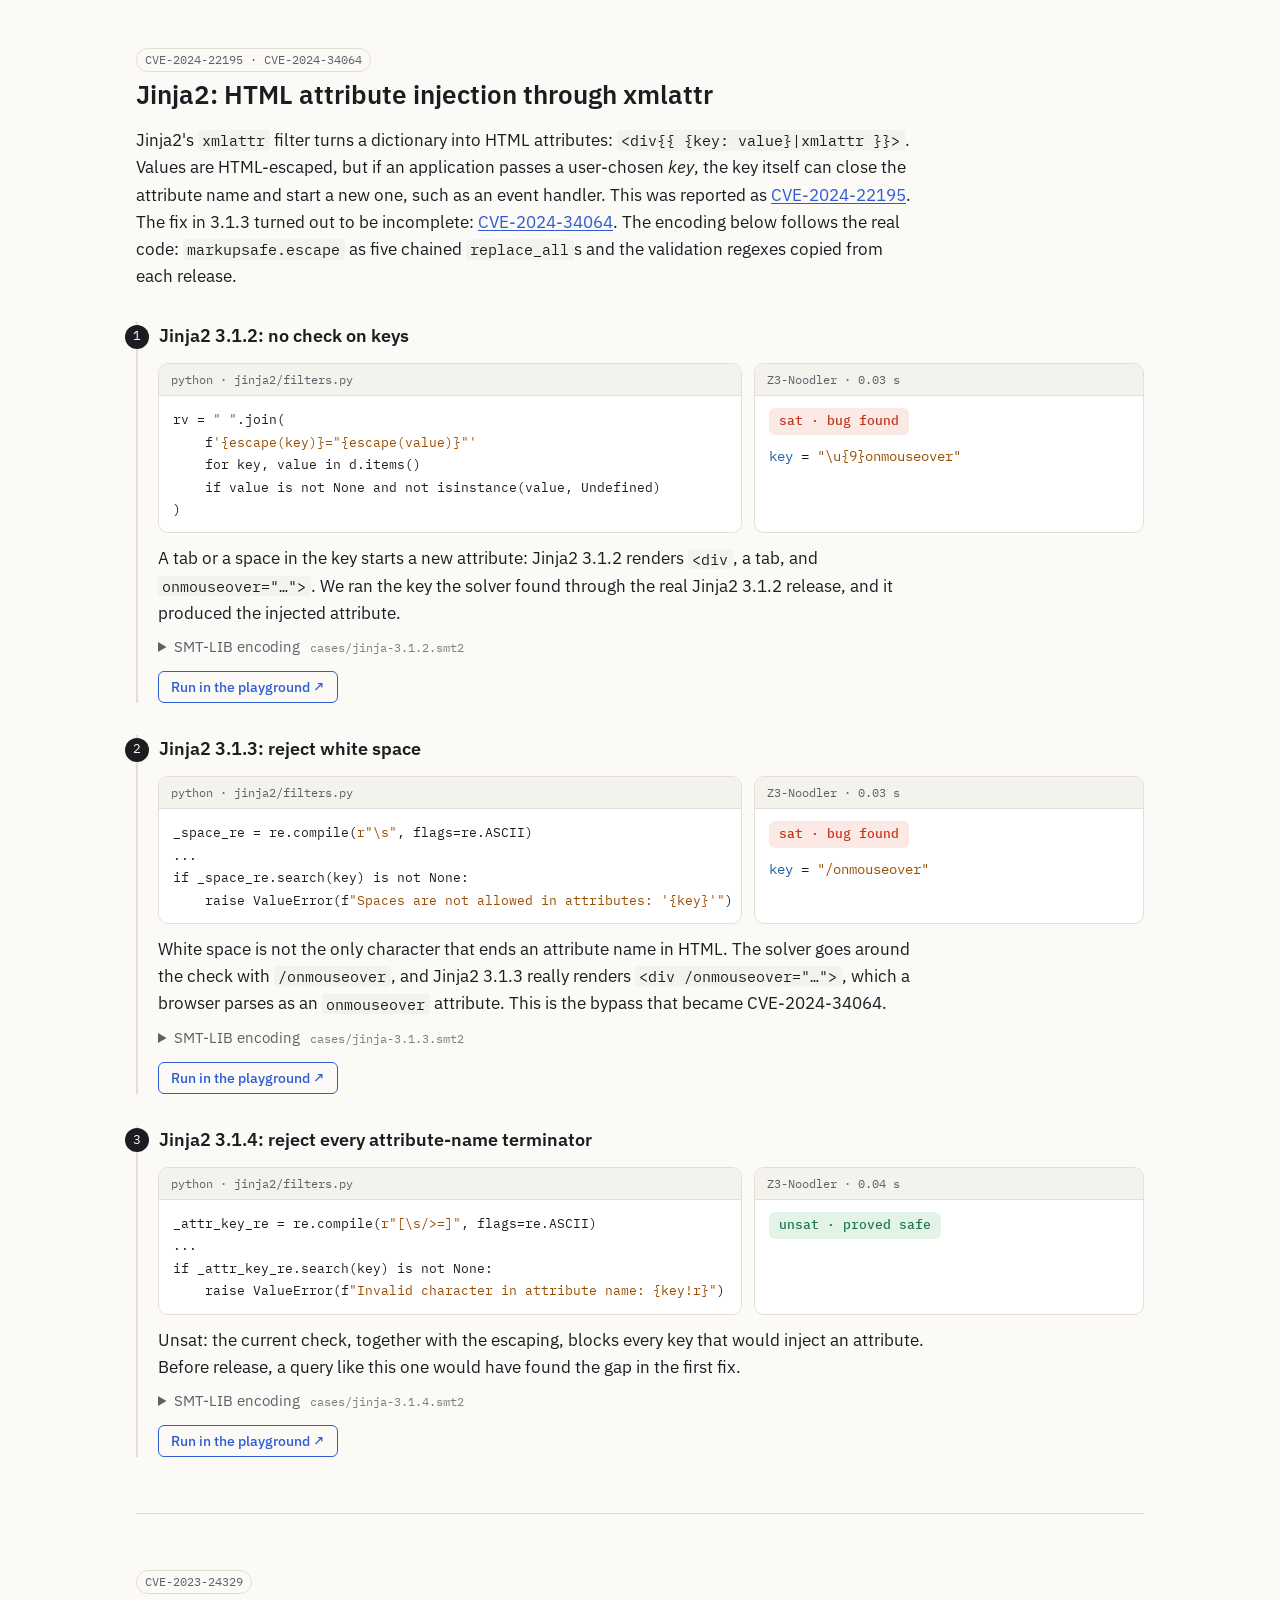
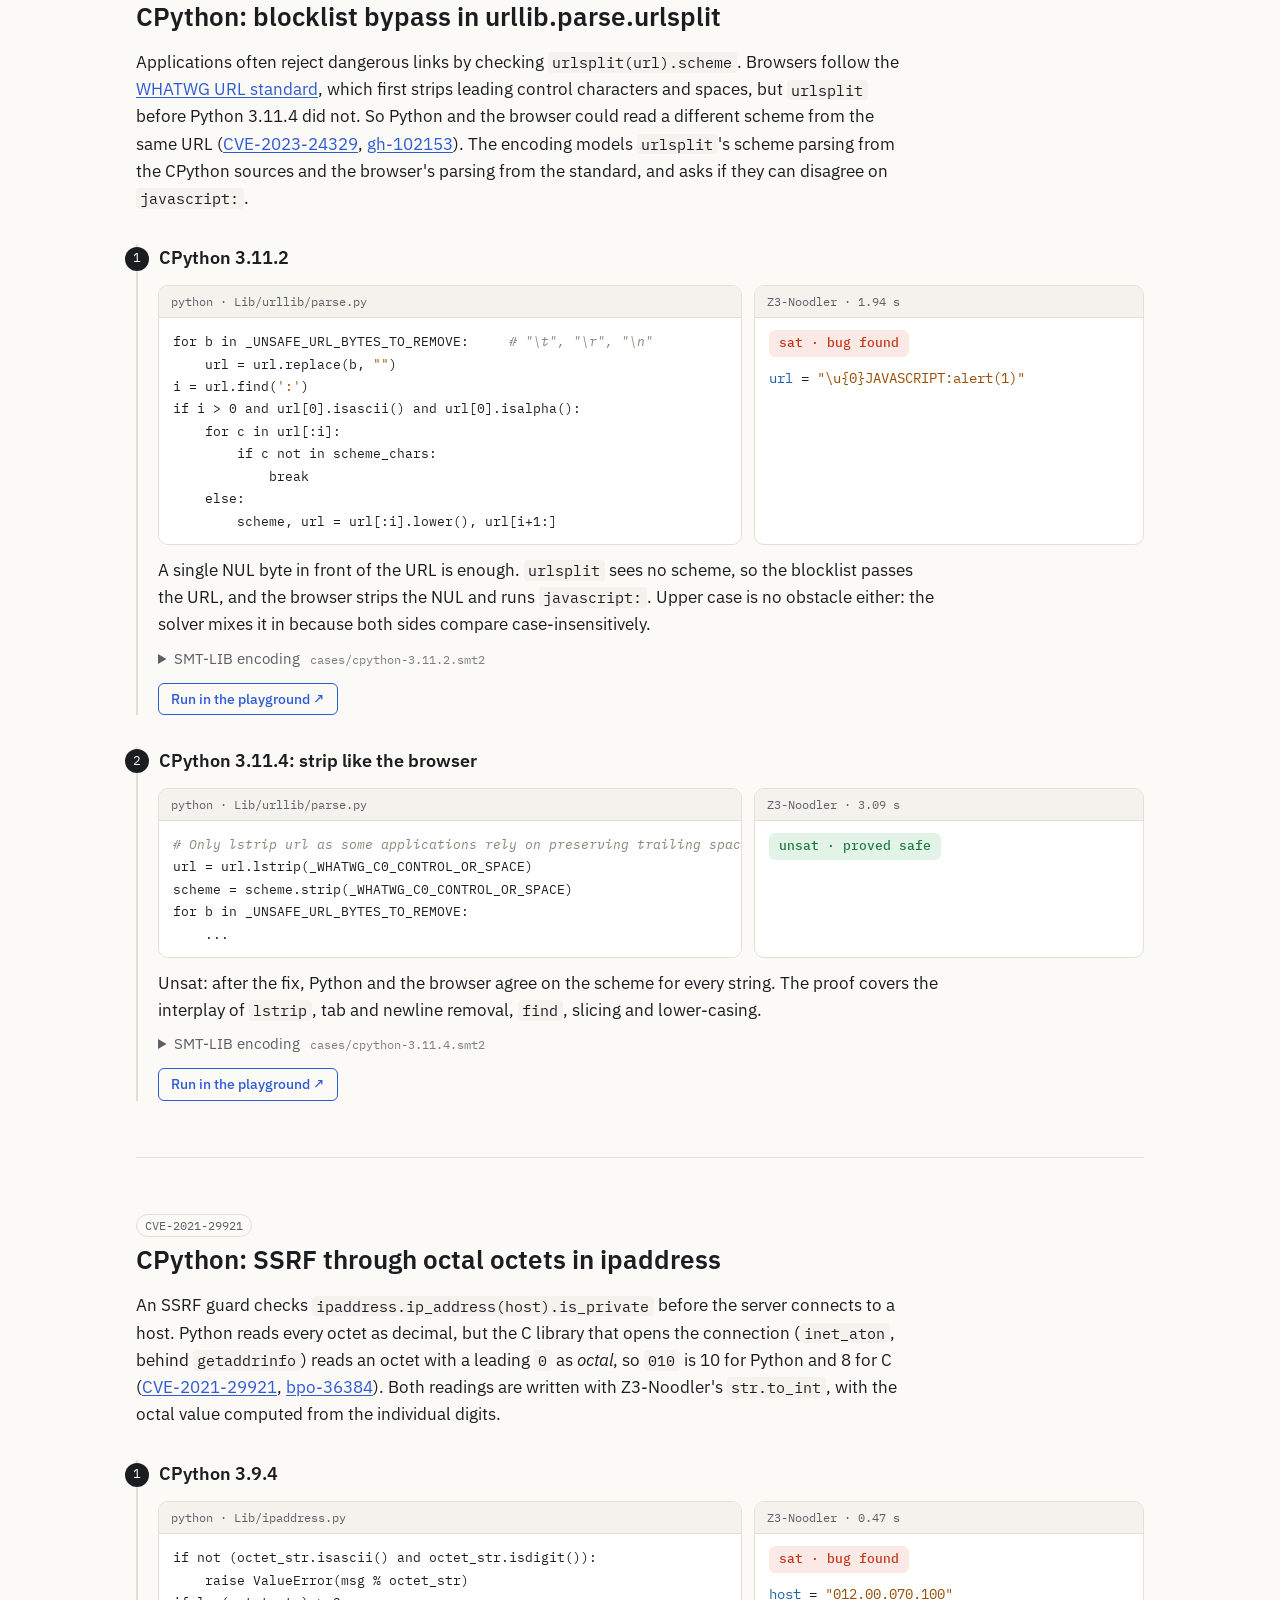
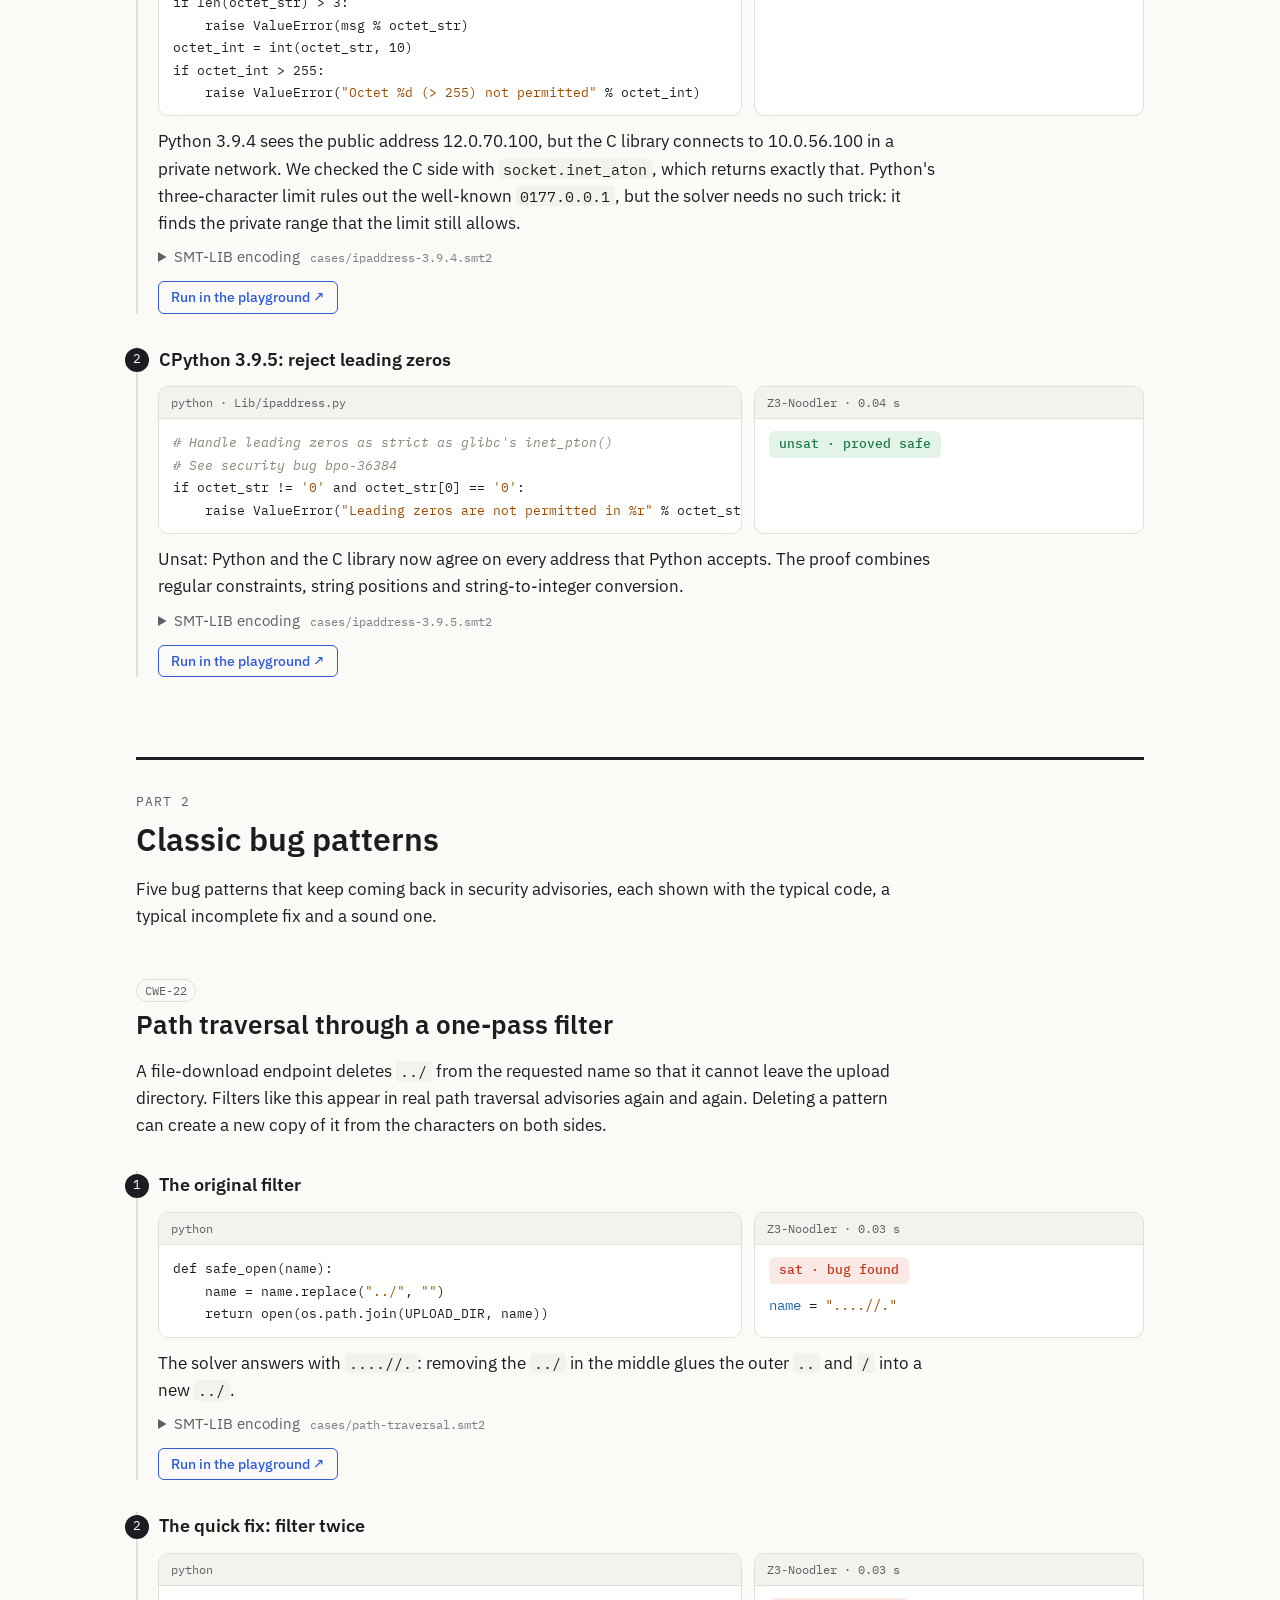
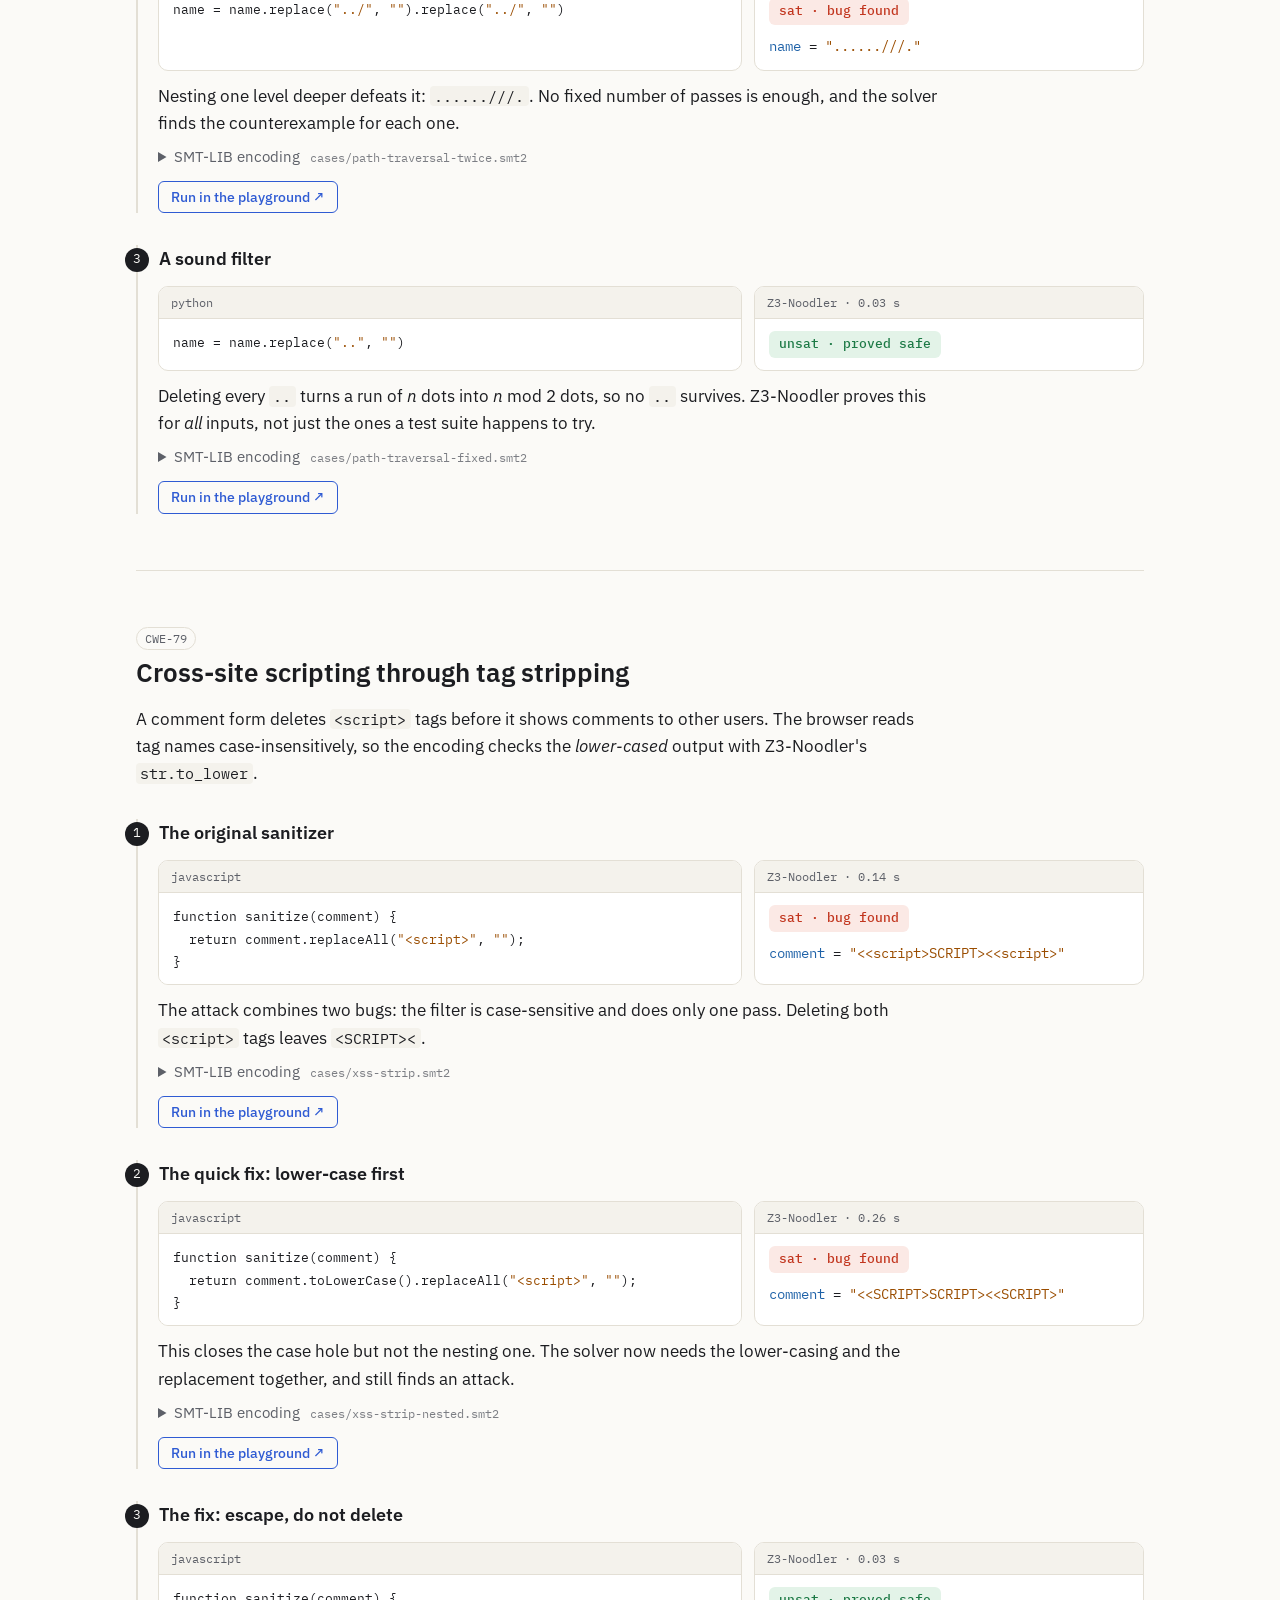
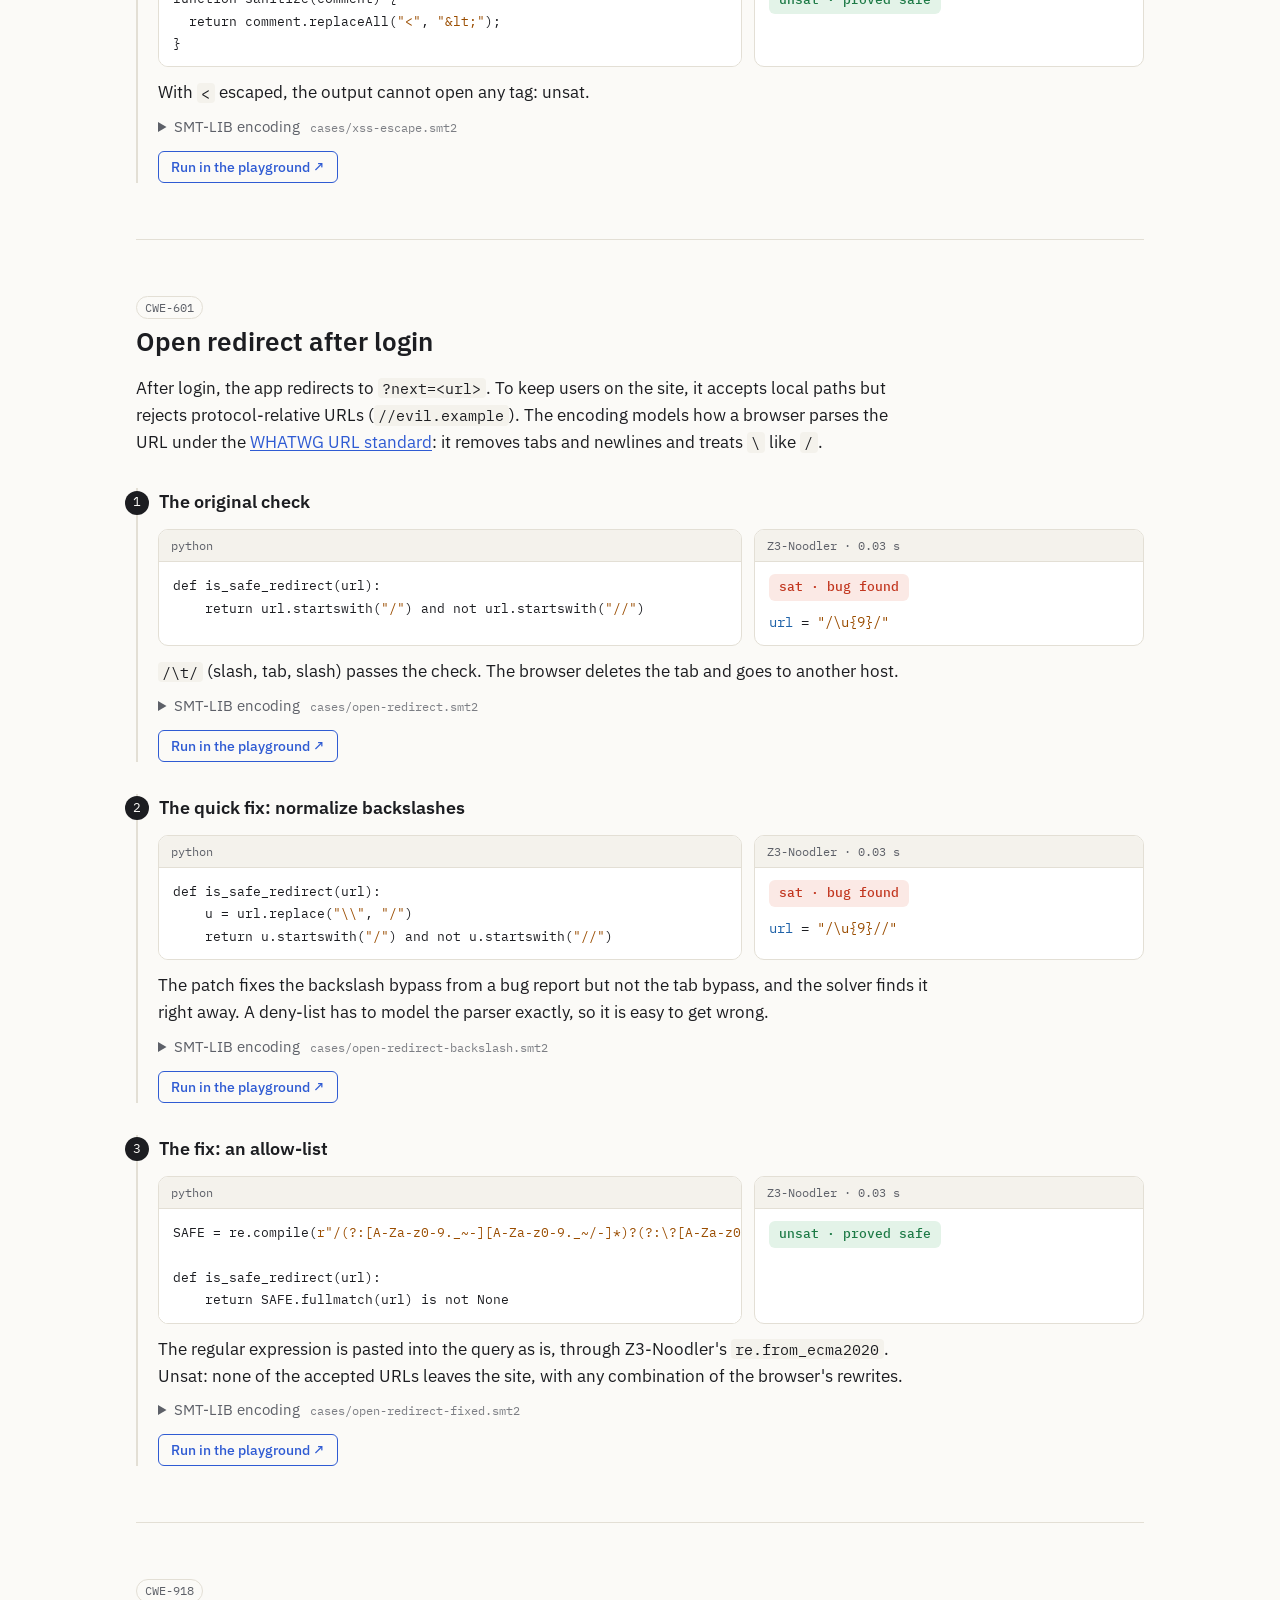
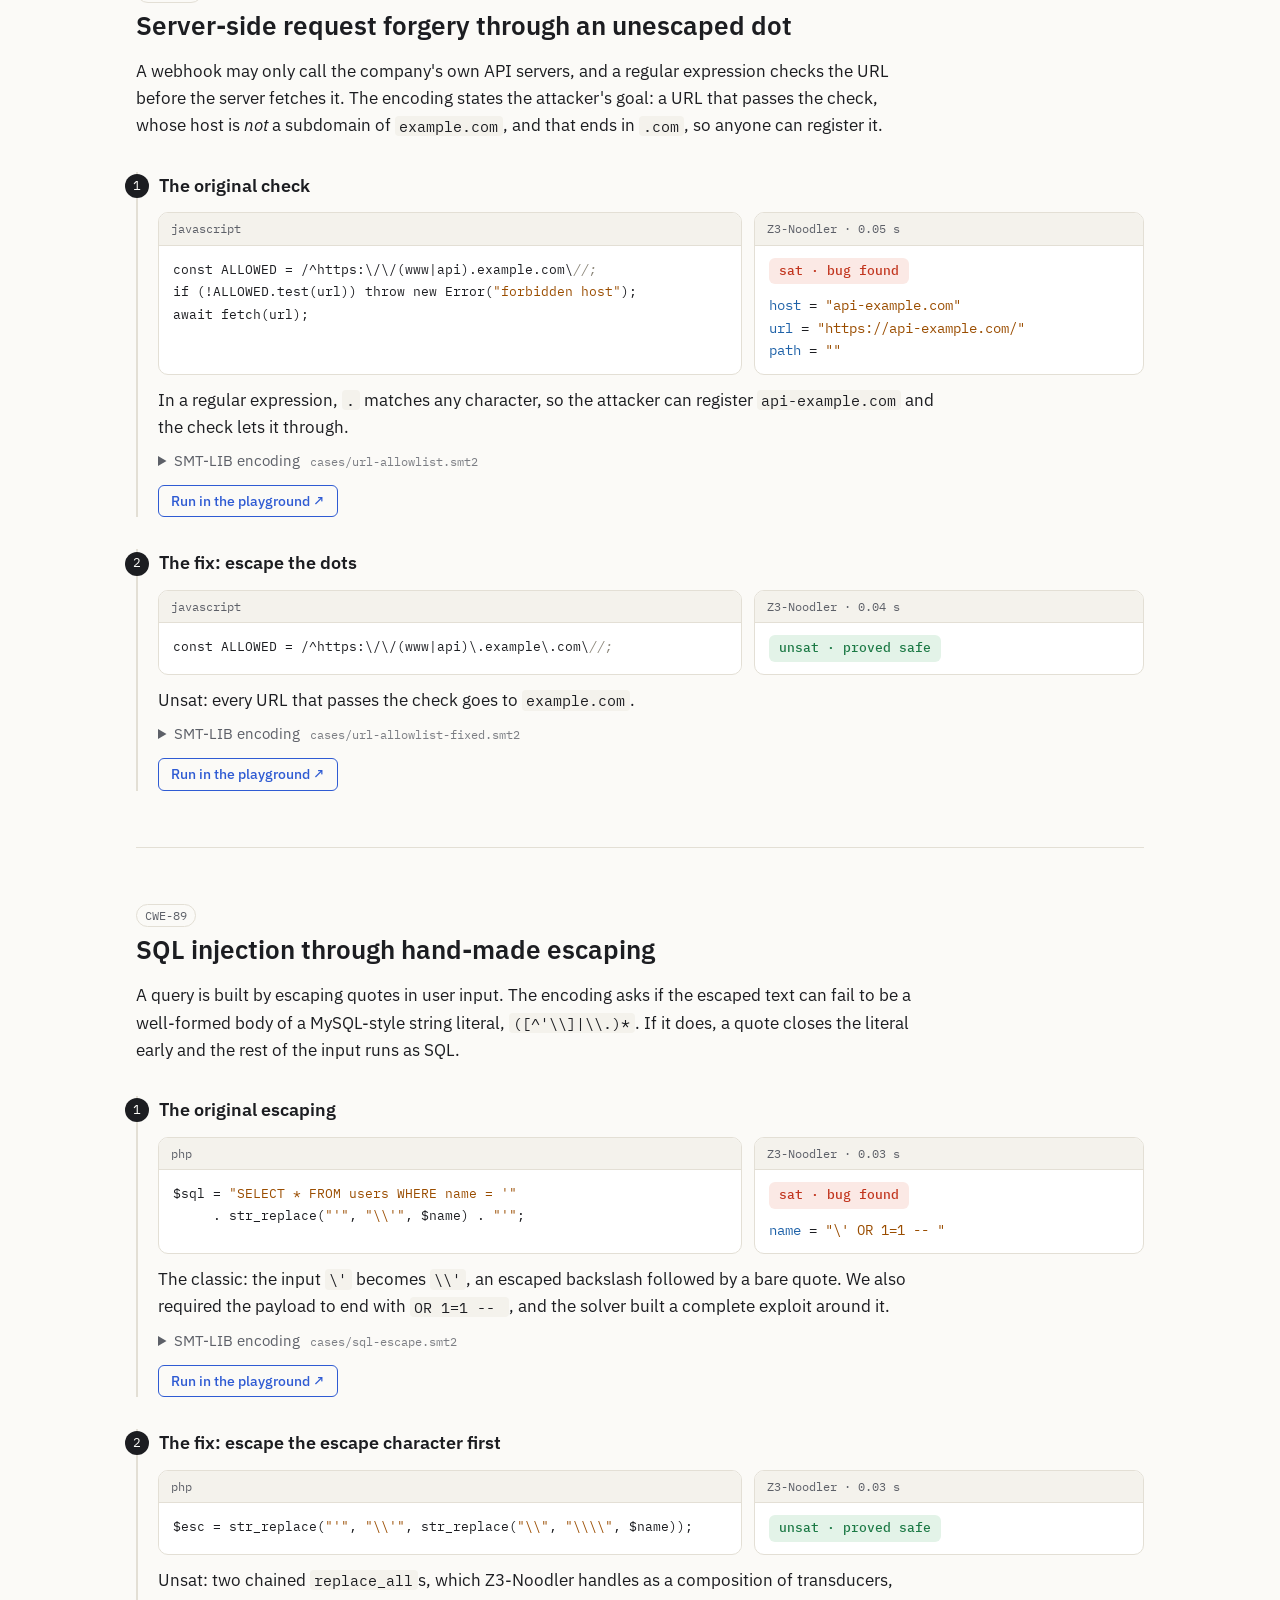
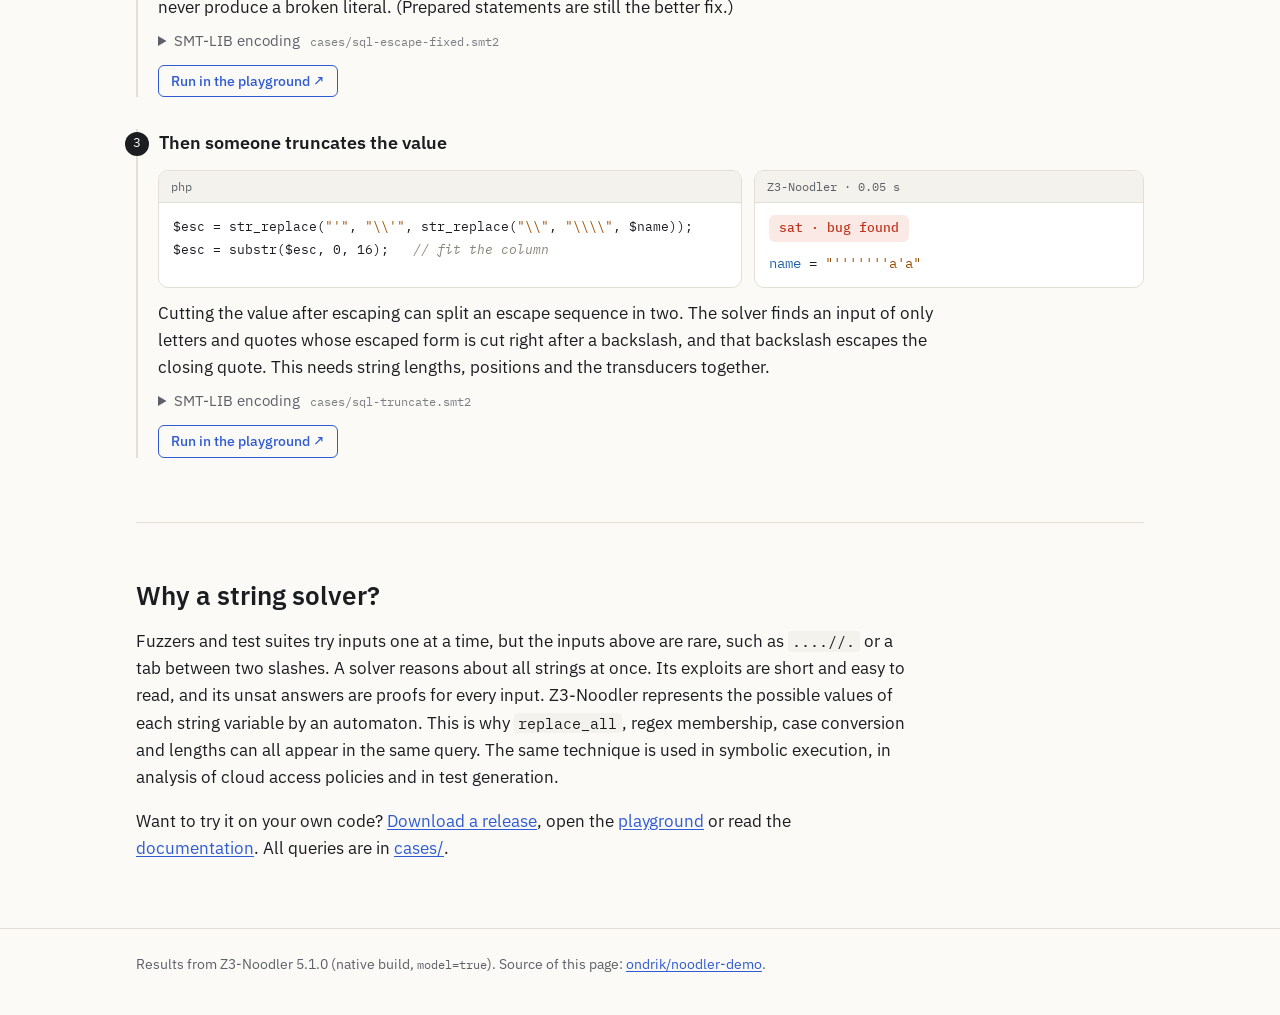
==== commit bd8c7170: "Add CPython ipaddress (CVE-2021-29921): decimal vs. octal octets Co-Authored-By: Claude Opus 5.5 <no" ====
--- a/index.html
+++ b/index.html
@@ -4,7 +4,7 @@
 <meta charset="utf-8">
 <meta name="viewport" content="width=device-width, initial-scale=1">
 <title>Finding bugs with Z3-Noodler</title>
-<meta name="description" content="Real CVEs (Jinja2, CPython) and classic bug patterns (path traversal, XSS, open redirect, SSRF, SQL injection) found or proved absent with the Z3-Noodler string solver.">
+<meta name="description" content="Real CVEs (Jinja2, CPython urllib and ipaddress) and classic bug patterns (path traversal, XSS, open redirect, SSRF, SQL injection) found or proved absent with the Z3-Noodler string solver.">
 <link rel="preconnect" href="https://fonts.googleapis.com">
 <link rel="preconnect" href="https://fonts.gstatic.com" crossorigin>
 <link href="https://fonts.googleapis.com/css2?family=IBM+Plex+Sans:ital,wght@0,400;0,500;0,600;1,400&family=IBM+Plex+Mono:wght@400;500&display=swap" rel="stylesheet">
@@ -21,10 +21,10 @@
     exists. A <b>sat</b> answer comes with a concrete exploit. An <b>unsat</b> answer is a proof that
     no input works.</p>
     <div class="stats">
-      <div><span class="big">19</span><span>queries</span></div>
-      <div><span class="big bugc">12</span><span>exploits found</span></div>
-      <div><span class="big safec">7</span><span>fixes proved</span></div>
-      <div><span class="big">≤ 2.98 s</span><span>per query</span></div>
+      <div><span class="big">21</span><span>queries</span></div>
+      <div><span class="big bugc">13</span><span>exploits found</span></div>
+      <div><span class="big safec">8</span><span>fixes proved</span></div>
+      <div><span class="big">≤ 3.09 s</span><span>per query</span></div>
     </div>
   </div>
 </header>
@@ -50,6 +50,7 @@
       <ol>
 <li><a href="#jinja2-xmlattr">Jinja2: HTML attribute injection through xmlattr</a> <span class="cwe">CVE-2024-22195 · CVE-2024-34064</span></li>
 <li><a href="#cpython-urlsplit">CPython: blocklist bypass in urllib.parse.urlsplit</a> <span class="cwe">CVE-2023-24329</span></li>
+<li><a href="#cpython-ipaddress">CPython: SSRF through octal octets in ipaddress</a> <span class="cwe">CVE-2021-29921</span></li>
       </ol>
       <div class="toc-group">Classic bug patterns</div>
       <ol>
@@ -65,8 +66,8 @@
   <section class="part" id="real">
     <p class="part-label">Part 1</p>
     <h2 class="part-title">Real vulnerabilities</h2>
-    <p class="intro">Two CVEs in widely used Python code, with the code taken from the released versions.
-    In both, the first fix (or the code before it) misses a case. Z3-Noodler finds the missed input
+    <p class="intro">Three CVEs in widely used Python code, with the code taken from the released versions.
+    In each, the vulnerable version misses a case. Z3-Noodler finds the missed input
     from a short query within seconds, and proves the final fix.</p>
   </section>
 
@@ -185,7 +186,7 @@
     raise ValueError(f<span class="s">&quot;Invalid character in attribute name: {key!r}&quot;</span>)</code></pre>
         </div>
         <div class="pane result">
-          <div class="pane-label">Z3-Noodler · 0.03 s</div>
+          <div class="pane-label">Z3-Noodler · 0.04 s</div>
           <div class="result-body"><span class="verdict safe">unsat · proved safe</span></div>
         </div>
       </div>
@@ -252,7 +253,7 @@
         scheme, url = url[:i].lower(), url[i+1:]</code></pre>
         </div>
         <div class="pane result">
-          <div class="pane-label">Z3-Noodler · 1.84 s</div>
+          <div class="pane-label">Z3-Noodler · 1.94 s</div>
           <div class="result-body"><span class="verdict bug">sat · bug found</span><div class="model"><div><span class="var">url</span> = <span class="s">&quot;\u{0}JAVASCRIPT:alert(1)&quot;</span></div></div></div>
         </div>
       </div>
@@ -323,7 +324,7 @@
     ...</code></pre>
         </div>
         <div class="pane result">
-          <div class="pane-label">Z3-Noodler · 2.98 s</div>
+          <div class="pane-label">Z3-Noodler · 3.09 s</div>
           <div class="result-body"><span class="verdict safe">unsat · proved safe</span></div>
         </div>
       </div>
@@ -373,6 +374,146 @@
       <a class="run" href="https://verifit.github.io/z3-noodler/playground/#z=[base64]" target="_blank" rel="noopener">Run in the playground ↗</a>
     </div>
   </section>
+
+  <section class="story" id="cpython-ipaddress">
+    <div class="story-head">
+      <span class="cwe">CVE-2021-29921</span>
+      <h2><a href="#cpython-ipaddress">CPython: SSRF through octal octets in ipaddress</a></h2>
+    </div>
+    <p class="intro">An SSRF guard checks <code>ipaddress.ip_address(host).is_private</code> before the
+server connects to a host. Python reads every octet as decimal, but the C library that opens the
+connection (<code>inet_aton</code>, behind <code>getaddrinfo</code>) reads an octet with a leading
+<code>0</code> as <em>octal</em>, so <code>010</code> is 10 for Python and 8 for C
+(<a href="https://nvd.nist.gov/vuln/detail/CVE-2021-29921">CVE-2021-29921</a>,
+<a href="https://github.com/python/cpython/issues/80565">bpo-36384</a>). Both readings are written
+with Z3-Noodler's <code>str.to_int</code>, with the octal value computed from the individual digits.</p>
+    
+    <div class="step">
+      <div class="step-head"><span class="num">1</span><h3>CPython 3.9.4</h3></div>
+      <div class="grid">
+        <div class="pane">
+          <div class="pane-label">python · Lib/ipaddress.py</div>
+          <pre class="src"><code>if not (octet_str.isascii() and octet_str.isdigit()):
+    raise ValueError(msg % octet_str)
+if len(octet_str) &gt; 3:
+    raise ValueError(msg % octet_str)
+octet_int = int(octet_str, 10)
+if octet_int &gt; 255:
+    raise ValueError(<span class="s">&quot;Octet %d (&gt; 255) not permitted&quot;</span> % octet_int)</code></pre>
+        </div>
+        <div class="pane result">
+          <div class="pane-label">Z3-Noodler · 0.47 s</div>
+          <div class="result-body"><span class="verdict bug">sat · bug found</span><div class="model"><div><span class="var">host</span> = <span class="s">&quot;012.00.070.100&quot;</span></div></div></div>
+        </div>
+      </div>
+      <p class="after">Python 3.9.4 sees the public address 12.0.70.100, but the C library connects to
+10.0.56.100 in a private network. We checked the C side with <code>socket.inet_aton</code>, which
+returns exactly that. Python's three-character limit rules out the well-known <code>0177.0.0.1</code>,
+but the solver needs no such trick: it finds the private range that the limit still allows.</p>
+      <details>
+        <summary>SMT-LIB encoding <span class="file">cases/ipaddress-3.9.4.smt2</span></summary>
+        <pre class="smt"><code><span class="c">; CPython 3.9.4, ipaddress (CVE-2021-29921).  An SSRF guard:</span>
+<span class="c">;</span>
+<span class="c">;   def is_allowed(host):</span>
+<span class="c">;       return not ipaddress.ip_address(host).is_private</span>
+<span class="c">;   ...</span>
+<span class="c">;   if is_allowed(host): urllib.request.urlopen(f&quot;http://{host}/&quot;)</span>
+<span class="c">;</span>
+<span class="c">; ipaddress reads every octet as decimal, but the C library that opens the</span>
+<span class="c">; connection (inet_aton) reads an octet with a leading 0 as octal.</span>
+(<span class="k">set-logic</span> QF_SLIA)
+(<span class="k">declare-const</span> o1 String) (<span class="k">declare-const</span> o2 String) (<span class="k">declare-const</span> o3 String) (<span class="k">declare-const</span> o4 String)
+(<span class="k">declare-const</span> host String)
+(<span class="k">assert</span> (= host (<span class="f">str.++</span> o1 <span class="s">&quot;.&quot;</span> o2 <span class="s">&quot;.&quot;</span> o3 <span class="s">&quot;.&quot;</span> o4)))
+
+<span class="c">; ipaddress._parse_octet: 1-3 ASCII digits, value at most 255</span>
+(<span class="k">define-fun</span> py_octet_ok ((o String)) Bool
+  (and (<span class="f">str.in_re</span> o ((_ <span class="f">re.loop</span> 1 3) (<span class="f">re.range</span> <span class="s">&quot;0&quot;</span> <span class="s">&quot;9&quot;</span>))) (&lt;= (<span class="f">str.to_int</span> o) 255)))
+
+<span class="c">; inet_aton (glibc, used by getaddrinfo): a leading 0 means octal</span>
+(<span class="k">define-fun</span> digit ((o String) (i Int)) Int (<span class="f">str.to_int</span> (<span class="f">str.at</span> o i)))
+(<span class="k">define-fun</span> aton_octet ((o String)) Int
+  (ite (and (<span class="f">str.prefixof</span> <span class="s">&quot;0&quot;</span> o) (&gt; (<span class="f">str.len</span> o) 1))
+       (ite (= (<span class="f">str.len</span> o) 2) (digit o 1) (+ (* 8 (digit o 1)) (digit o 2)))
+       (<span class="f">str.to_int</span> o)))
+(<span class="k">define-fun</span> aton_ok ((o String)) Bool
+  (or (not (<span class="f">str.prefixof</span> <span class="s">&quot;0&quot;</span> o)) (<span class="f">str.in_re</span> o (<span class="f">re.+</span> (<span class="f">re.range</span> <span class="s">&quot;0&quot;</span> <span class="s">&quot;7&quot;</span>)))))
+
+<span class="c">; RFC 1918 private and loopback ranges</span>
+(<span class="k">define-fun</span> private ((a Int) (b Int)) Bool
+  (or (= a 10) (= a 127) (and (= a 172) (&lt;= 16 b 31)) (and (= a 192) (= b 168))))
+
+(<span class="k">assert</span> (and (py_octet_ok o1) (py_octet_ok o2) (py_octet_ok o3) (py_octet_ok o4)))
+(<span class="k">assert</span> (and (aton_ok o1) (aton_ok o2) (aton_ok o3) (aton_ok o4)))
+<span class="c">; Python thinks the address is public, the C library connects to a private one.</span>
+(<span class="k">assert</span> (not (private (<span class="f">str.to_int</span> o1) (<span class="f">str.to_int</span> o2))))
+(<span class="k">assert</span> (private (aton_octet o1) (aton_octet o2)))
+(<span class="k">check-sat</span>)
+(<span class="k">get-model</span>)
+</code></pre>
+      </details>
+      <a class="run" href="https://verifit.github.io/z3-noodler/playground/#z=[base64]" target="_blank" rel="noopener">Run in the playground ↗</a>
+    </div>
+    <div class="step">
+      <div class="step-head"><span class="num">2</span><h3>CPython 3.9.5: reject leading zeros</h3></div>
+      <div class="grid">
+        <div class="pane">
+          <div class="pane-label">python · Lib/ipaddress.py</div>
+          <pre class="src"><code><span class="c"># Handle leading zeros as strict as glibc&#x27;s inet_pton()</span>
+<span class="c"># See security bug bpo-36384</span>
+if octet_str != <span class="s">&#x27;0&#x27;</span> and octet_str[0] == <span class="s">&#x27;0&#x27;</span>:
+    raise ValueError(<span class="s">&quot;Leading zeros are not permitted in %r&quot;</span> % octet_str)</code></pre>
+        </div>
+        <div class="pane result">
+          <div class="pane-label">Z3-Noodler · 0.04 s</div>
+          <div class="result-body"><span class="verdict safe">unsat · proved safe</span></div>
+        </div>
+      </div>
+      <p class="after">Unsat: Python and the C library now agree on every address that Python
+accepts. The proof combines regular constraints, string positions and string-to-integer conversion.</p>
+      <details>
+        <summary>SMT-LIB encoding <span class="file">cases/ipaddress-3.9.5.smt2</span></summary>
+        <pre class="smt"><code><span class="c">; CPython 3.9.5, the fix: leading zeros are rejected.</span>
+<span class="c">;</span>
+<span class="c">;   if octet_str != &#x27;0&#x27; and octet_str[0] == &#x27;0&#x27;:</span>
+<span class="c">;       raise ValueError(&quot;Leading zeros are not permitted in %r&quot; % octet_str)</span>
+<span class="c">;</span>
+<span class="c">; (unsat = Python and the C library agree on every address Python accepts)</span>
+(<span class="k">set-logic</span> QF_SLIA)
+(<span class="k">declare-const</span> o1 String) (<span class="k">declare-const</span> o2 String) (<span class="k">declare-const</span> o3 String) (<span class="k">declare-const</span> o4 String)
+(<span class="k">declare-const</span> host String)
+(<span class="k">assert</span> (= host (<span class="f">str.++</span> o1 <span class="s">&quot;.&quot;</span> o2 <span class="s">&quot;.&quot;</span> o3 <span class="s">&quot;.&quot;</span> o4)))
+
+<span class="c">; ipaddress._parse_octet: 1-3 ASCII digits, value at most 255</span>
+(<span class="k">define-fun</span> py_octet_ok ((o String)) Bool
+  (and (<span class="f">str.in_re</span> o ((_ <span class="f">re.loop</span> 1 3) (<span class="f">re.range</span> <span class="s">&quot;0&quot;</span> <span class="s">&quot;9&quot;</span>))) (&lt;= (<span class="f">str.to_int</span> o) 255)))
+
+<span class="c">; inet_aton (glibc, used by getaddrinfo): a leading 0 means octal</span>
+(<span class="k">define-fun</span> digit ((o String) (i Int)) Int (<span class="f">str.to_int</span> (<span class="f">str.at</span> o i)))
+(<span class="k">define-fun</span> aton_octet ((o String)) Int
+  (ite (and (<span class="f">str.prefixof</span> <span class="s">&quot;0&quot;</span> o) (&gt; (<span class="f">str.len</span> o) 1))
+       (ite (= (<span class="f">str.len</span> o) 2) (digit o 1) (+ (* 8 (digit o 1)) (digit o 2)))
+       (<span class="f">str.to_int</span> o)))
+(<span class="k">define-fun</span> aton_ok ((o String)) Bool
+  (or (not (<span class="f">str.prefixof</span> <span class="s">&quot;0&quot;</span> o)) (<span class="f">str.in_re</span> o (<span class="f">re.+</span> (<span class="f">re.range</span> <span class="s">&quot;0&quot;</span> <span class="s">&quot;7&quot;</span>)))))
+
+<span class="c">; RFC 1918 private and loopback ranges</span>
+(<span class="k">define-fun</span> private ((a Int) (b Int)) Bool
+  (or (= a 10) (= a 127) (and (= a 172) (&lt;= 16 b 31)) (and (= a 192) (= b 168))))
+
+(<span class="k">assert</span> (and (py_octet_ok o1) (py_octet_ok o2) (py_octet_ok o3) (py_octet_ok o4)))
+(<span class="k">assert</span> (and (aton_ok o1) (aton_ok o2) (aton_ok o3) (aton_ok o4)))
+<span class="c">; Python thinks the address is public, the C library connects to a private one.</span>
+(<span class="k">assert</span> (not (private (<span class="f">str.to_int</span> o1) (<span class="f">str.to_int</span> o2))))
+(<span class="k">assert</span> (private (aton_octet o1) (aton_octet o2)))
+(<span class="k">define-fun</span> no_leading_zero ((o String)) Bool (or (= o <span class="s">&quot;0&quot;</span>) (not (<span class="f">str.prefixof</span> <span class="s">&quot;0&quot;</span> o))))
+(<span class="k">assert</span> (and (no_leading_zero o1) (no_leading_zero o2) (no_leading_zero o3) (no_leading_zero o4)))
+(<span class="k">check-sat</span>)
+</code></pre>
+      </details>
+      <a class="run" href="https://verifit.github.io/z3-noodler/playground/#z=[base64]" target="_blank" rel="noopener">Run in the playground ↗</a>
+    </div>
+  </section>
   <section class="part" id="patterns">
     <p class="part-label">Part 2</p>
     <h2 class="part-title">Classic bug patterns</h2>
@@ -507,7 +648,7 @@
 }</code></pre>
         </div>
         <div class="pane result">
-          <div class="pane-label">Z3-Noodler · 0.16 s</div>
+          <div class="pane-label">Z3-Noodler · 0.14 s</div>
           <div class="result-body"><span class="verdict bug">sat · bug found</span><div class="model"><div><span class="var">comment</span> = <span class="s">&quot;&lt;&lt;script&gt;SCRIPT&gt;&lt;&lt;script&gt;&quot;</span></div></div></div>
         </div>
       </div>
@@ -709,7 +850,7 @@
     return SAFE.fullmatch(url) is not None</code></pre>
         </div>
         <div class="pane result">
-          <div class="pane-label">Z3-Noodler · 0.04 s</div>
+          <div class="pane-label">Z3-Noodler · 0.03 s</div>
           <div class="result-body"><span class="verdict safe">unsat · proved safe</span></div>
         </div>
       </div>
@@ -760,7 +901,7 @@
 await fetch(url);</code></pre>
         </div>
         <div class="pane result">
-          <div class="pane-label">Z3-Noodler · 0.04 s</div>
+          <div class="pane-label">Z3-Noodler · 0.05 s</div>
           <div class="result-body"><span class="verdict bug">sat · bug found</span><div class="model"><div><span class="var">host</span> = <span class="s">&quot;api-example.com&quot;</span></div><div><span class="var">url</span> = <span class="s">&quot;https://api-example.com/&quot;</span></div><div><span class="var">path</span> = <span class="s">&quot;&quot;</span></div></div></div>
         </div>
       </div>
@@ -799,7 +940,7 @@
           <pre class="src"><code>const ALLOWED = /^https:\/\/(www|api)\.example\.com\<span class="c">//;</span></code></pre>
         </div>
         <div class="pane result">
-          <div class="pane-label">Z3-Noodler · 0.03 s</div>
+          <div class="pane-label">Z3-Noodler · 0.04 s</div>
           <div class="result-body"><span class="verdict safe">unsat · proved safe</span></div>
         </div>
       </div>
@@ -883,7 +1024,7 @@
           <pre class="src"><code>$esc = str_replace(<span class="s">&quot;&#x27;&quot;</span>, <span class="s">&quot;\\&#x27;&quot;</span>, str_replace(<span class="s">&quot;\\&quot;</span>, <span class="s">&quot;\\\\&quot;</span>, $name));</code></pre>
         </div>
         <div class="pane result">
-          <div class="pane-label">Z3-Noodler · 0.02 s</div>
+          <div class="pane-label">Z3-Noodler · 0.03 s</div>
           <div class="result-body"><span class="verdict safe">unsat · proved safe</span></div>
         </div>
       </div>
@@ -917,7 +1058,7 @@
 $esc = substr($esc, 0, 16);   <span class="c">// fit the column</span></code></pre>
         </div>
         <div class="pane result">
-          <div class="pane-label">Z3-Noodler · 0.04 s</div>
+          <div class="pane-label">Z3-Noodler · 0.05 s</div>
           <div class="result-body"><span class="verdict bug">sat · bug found</span><div class="model"><div><span class="var">name</span> = <span class="s">&quot;&#x27;&#x27;&#x27;&#x27;&#x27;&#x27;&#x27;a&#x27;a&quot;</span></div></div></div>
         </div>
       </div>
